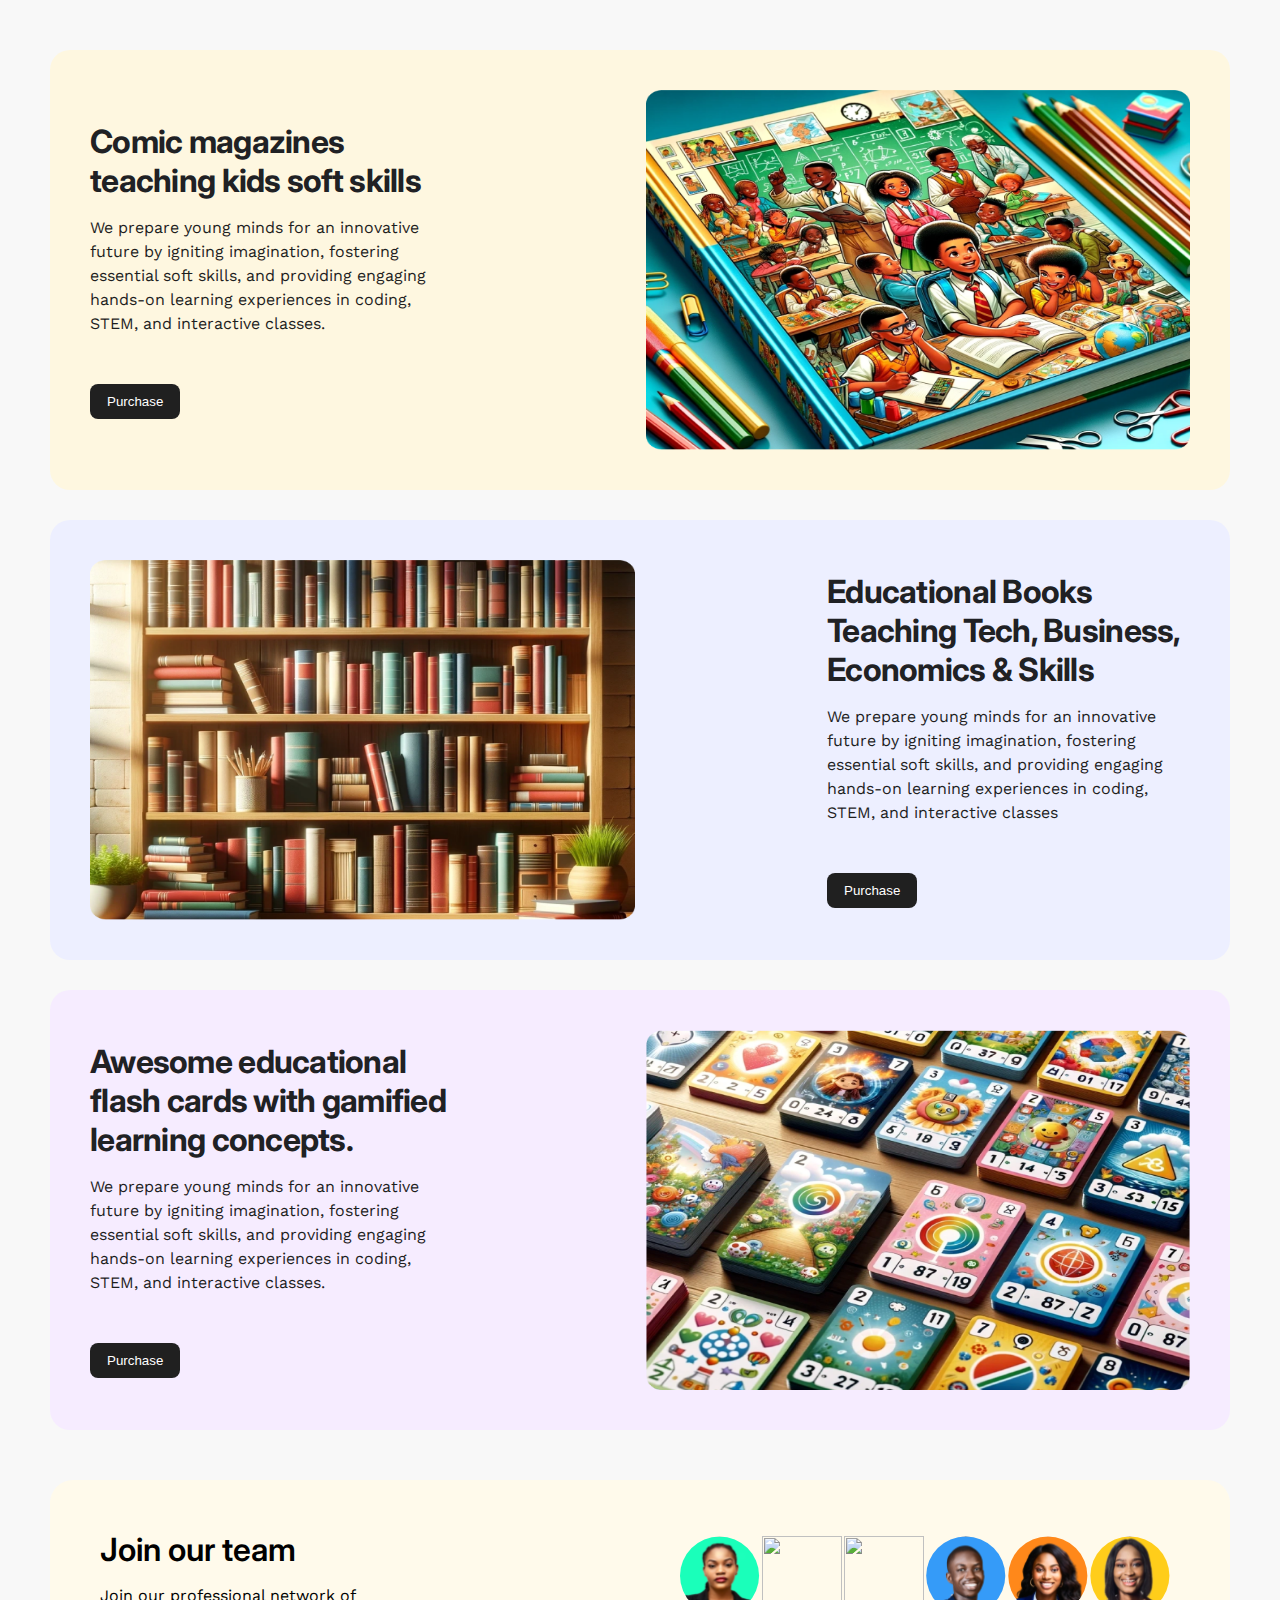
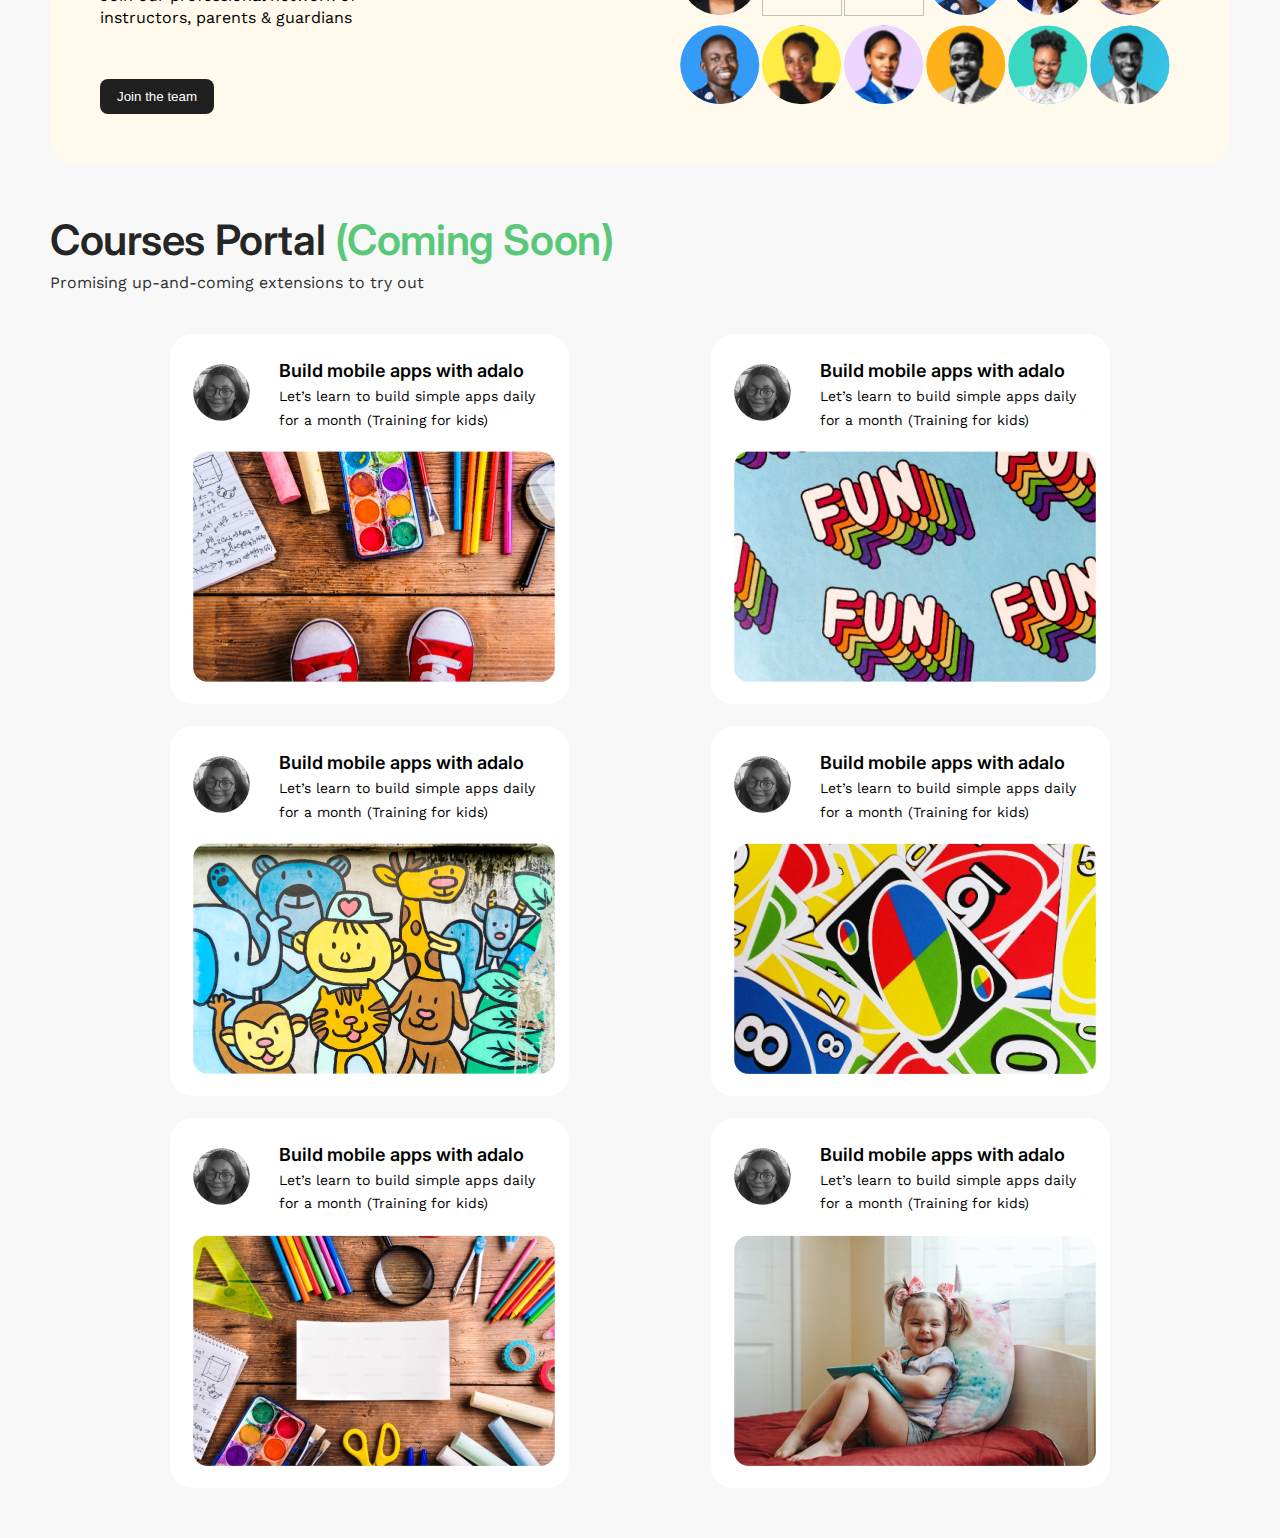
==== index.html @ 8a79f928 "Task 1( group 3 )" ====
<!DOCTYPE html>
<html lang="en">

<head>
    <meta charset="UTF-8">
    <meta name="viewport" content="width=device-width, initial-scale=1.0">
    <link rel="preconnect" href="https://fonts.gstatic.com" crossorigin>
<link href="https://fonts.googleapis.com/css2?family=Inter:wght@300;400;500;600;700&display=swap" rel="stylesheet">
<link rel="preconnect" href="https://fonts.googleapis.com">
<link rel="preconnect" href="https://fonts.gstatic.com" crossorigin>
<link href="https://fonts.googleapis.com/css2?family=Work+Sans:ital,wght@0,300;0,500;0,600;0,700;1,400&display=swap" rel="stylesheet">
    <link rel="stylesheet" href="styles.css">
    <title>Kidsclubzone</title>
</head>

<body>
    <section class="group3">
        <section>
            <div class="course-grid">
    
                <div class="course-flex">
                    <div class="course-content">
                        <div>
                            <h3>Comic magazines teaching kids soft skills</h3>
                            <p>We prepare young minds for an innovative future by igniting imagination, fostering
                                essential
                                soft skills, and providing engaging hands-on learning experiences in coding, STEM, and
                                interactive classes.</p>
                        </div>
                        <div>
                            <button class="purchase">Purchase</button>
                        </div>
                    </div>
                    <div class="course-img">
                        <img src="./images/comic-magazines.png" alt="comic-magazines">
                    </div>
    
                </div>
                <div class="course-flex">
                    <div class="course-img right">
                        <img src="./images/educational-books.png" alt="educational-books">
                    </div>
                    <div class="course-content">
                        <div>
                            <h3>Educational Books Teaching Tech, Business, Economics & Skills</h3>
                            <p>We prepare young minds for an innovative future by igniting imagination, fostering
                                essential
                                soft skills, and providing engaging hands-on learning experiences in coding, STEM,
                                and
                                interactive classes</p>
                        </div>
                        <div>
                            <button class="purchase">Purchase</button>
                        </div>
                    </div>
    
    
                </div>
                <div class="course-flex">
                    <div class="course-content">
                        <div>
                            <h3>Awesome educational flash cards with gamified learning concepts.</h3>
                            <p>We prepare young minds for an innovative future by igniting imagination,
                                fostering essential
                                soft skills, and providing engaging hands-on learning experiences in coding,
                                STEM, and
                                interactive classes.</p>
                        </div>
                        <div>
                            <button class="purchase">Purchase</button>
                        </div>
                    </div>
                    <div class="course-img">
                        <img src="./images/flash-cards.png" alt="flash-cards">
                    </div>
    
                </div>
    
            </div>
        </section>
        <section>
            <div class="team-flex">
                <div class="team-content">
                    <div>
                        <h3>Join our team</h3>
                        <p>Join our professional network of instructors,
                            parents & guardians</p>
                    </div>
                    <div>
                        <button class="team-btn">Join the team</button>
                    </div>
                </div>
                <div class="team-img">
                    <div class="team-img-flex">
                        <div>
                            <img src="./images/Ellipse 2.svg" alt="">
                        </div>
                        <div>
                            <img src="./images/Ellipse 7.svg" alt="">
                        </div>
                        <div>
                            <img src="./images/Ellipse 5.svg" alt="">
                        </div>
                        <div>
                            <img src="./images/Ellipse 6.svg" alt="">
                        </div>
                        <div>
                            <img src="./images/Ellipse 1.svg" alt="">
                        </div>
                        <div>
                            <img src="./images/Ellipse 3.svg" alt="">
                        </div>
                    </div>
                    <div class="team-img-flex">
                        <div>
                            <img src="./images/Ellipse 6.svg" alt="">
                        </div>
                        <div>
                            <img src="./images/Ellipse 1 (1).svg" alt="">
                        </div>
                        <div>
                            <img src="./images/Ellipse 4.svg" alt="">
                        </div>
                        <div>
                            <img src="./images/Ellipse 2 (1).svg" alt="">
                        </div>
                        <div>
                            <img src="./images/Ellipse 7 (1).svg" alt="">
                        </div>
                        <div>
                            <img src="./images/Ellipse 5 (1).svg" alt="">
                        </div>
    
                    </div>
    
                </div>
            </div>
        </section>
        <section class="app">
            <div>
                <h2>Courses Portal <span class="green-text">(Coming Soon)</span></h2>
                <p>Promising up-and-coming extensions to try out</p>
            </div>
            <div class="app-grid">
                <div class="app-flex">
                    <div class="app-content">
                        <div>
                            <img src="./images/iCQO7yxKPsoAiDzaX00nWICmeba4Fj4t7ZCDzgHuWy_qU97aGTzxlju1WjdudTkQRM4Iz7ofusYXeuqesfpgZiHoeA=s60.png"
                                alt="profile pics">
                        </div>
                        <div>
                            <p>Build mobile apps with adalo</p>
                            <p>Let&rsquo;s learn to build simple apps daily for a month (Training for kids)</p>
                        </div>
    
                    </div>
                    <div class="app-img">
                        <img src="./images/mDWD9_81NsGKohcvq_-xa3JwYLDAvOFLYXttJuaiD-M-BHZlLtiaGir64kCJktkvbtRQJQkB0X3pf8qI_UjNSyCE=s385-w385-h245.png" alt="">
    
                    </div>
                </div>
                <div class="app-flex">
                    <div class="app-content">
                        <div>
                            <img src="./images/iCQO7yxKPsoAiDzaX00nWICmeba4Fj4t7ZCDzgHuWy_qU97aGTzxlju1WjdudTkQRM4Iz7ofusYXeuqesfpgZiHoeA=s60.png"
                                alt="profile pics">
                        </div>
                        <div>
                            <p>Build mobile apps with adalo</p>
                            <p>Let&rsquo;s learn to build simple apps daily for a month (Training for kids)</p>
                        </div>
    
                    </div>
                    <div class="app-img">
                        <img src="./images/mDWD9_81NsGKohcvq_-xa3JwYLDAvOFLYXttJuaiD-M-BHZlLtiaGir64kCJktkvbtRQJQkB0X3pf8qI_UjNSyCE=s385-w385-h245 (1).png" alt="">
    
                    </div>
                </div>
                <div class="app-flex">
                    <div class="app-content">
                        <div>
                            <img src="./images/iCQO7yxKPsoAiDzaX00nWICmeba4Fj4t7ZCDzgHuWy_qU97aGTzxlju1WjdudTkQRM4Iz7ofusYXeuqesfpgZiHoeA=s60.png"
                                alt="profile pics">
                        </div>
                        <div>
                            <p>Build mobile apps with adalo</p>
                            <p>Let&rsquo;s learn to build simple apps daily for a month (Training for kids)</p>
                        </div>
    
                    </div>
                    <div class="app-img">
                        <img src="./images/mDWD9_81NsGKohcvq_-xa3JwYLDAvOFLYXttJuaiD-M-BHZlLtiaGir64kCJktkvbtRQJQkB0X3pf8qI_UjNSyCE=s385-w385-h245 (2).png" alt="">
    
                    </div>
                </div>
                <div class="app-flex">
                    <div class="app-content">
                        <div>
                            <img src="./images/iCQO7yxKPsoAiDzaX00nWICmeba4Fj4t7ZCDzgHuWy_qU97aGTzxlju1WjdudTkQRM4Iz7ofusYXeuqesfpgZiHoeA=s60.png"
                                alt="profile pics">
                        </div>
                        <div>
                            <p>Build mobile apps with adalo</p>
                            <p>Let&rsquo;s learn to build simple apps daily for a month (Training for kids)</p>
                        </div>
    
                    </div>
                    <div class="app-img">
                        <img src="./images/mDWD9_81NsGKohcvq_-xa3JwYLDAvOFLYXttJuaiD-M-BHZlLtiaGir64kCJktkvbtRQJQkB0X3pf8qI_UjNSyCE=s385-w385-h245 (3).png" alt="">
    
                    </div>
                </div>
                <div class="app-flex">
                    <div class="app-content">
                        <div>
                            <img src="./images/iCQO7yxKPsoAiDzaX00nWICmeba4Fj4t7ZCDzgHuWy_qU97aGTzxlju1WjdudTkQRM4Iz7ofusYXeuqesfpgZiHoeA=s60.png"
                                alt="profile pics">
                        </div>
                        <div>
                            <p>Build mobile apps with adalo</p>
                            <p>Let&rsquo;s learn to build simple apps daily for a month (Training for kids)</p>
                        </div>
    
                    </div>
                    <div class="app-img">
                        <img src="./images/mDWD9_81NsGKohcvq_-xa3JwYLDAvOFLYXttJuaiD-M-BHZlLtiaGir64kCJktkvbtRQJQkB0X3pf8qI_UjNSyCE=s385-w385-h245 (4).png" alt="">
    
                    </div>
                </div>
                <div class="app-flex">
                    <div class="app-content">
                        <div>
                            <img src="./images/iCQO7yxKPsoAiDzaX00nWICmeba4Fj4t7ZCDzgHuWy_qU97aGTzxlju1WjdudTkQRM4Iz7ofusYXeuqesfpgZiHoeA=s60.png"
                                alt="profile pics">
                        </div>
                        <div>
                            <p>Build mobile apps with adalo</p>
                            <p>Let&rsquo;s learn to build simple apps daily for a month (Training for kids)</p>
                        </div>
    
                    </div>
                    <div class="app-img">
                        <img src="./images/mDWD9_81NsGKohcvq_-xa3JwYLDAvOFLYXttJuaiD-M-BHZlLtiaGir64kCJktkvbtRQJQkB0X3pf8qI_UjNSyCE=s385-w385-h245 (5).png" alt="">
                    </div>
                </div>
    
            </div>
        </section>
    </section>
</body>

</html>
---- styles.css ----
*{
    box-sizing: border-box;
}
:root{
    --gradient: linear-gradient(135deg,#f9c8bf , #f87c61 ,#ab26f8 ,#d75ef6);
}
body{
    
    padding:0 ;
    margin: 0;
}
.group3{
    background-color: #F8F8F8;
    padding: 50px;
    width: 100%;
}
.course-grid{
    display: grid;
    grid-template-columns: 100%;
    place-items: center;
    gap: 30px;
}

.course-flex{
    display:flex;
   justify-content:space-between;
   align-items: center;
   gap: 93px;
   padding: 40px;
   width: 100%;
   /* height: 440px;P */
border-radius: 20px;
}
.course-flex:nth-of-type(1){
    background-color: #fef7e0;
}
.course-flex:nth-of-type(2){
    background-color:  #EDEFFF;
}
.course-flex:nth-of-type(3){
    background-color:  #F6ECFF;
}
.course-content{
    width: 33%;
    display: flex;
    align-items: flex-start;
    gap: 32px;
    flex-direction: column;
}
.course-content h3{
    color: #202124;
font-family:Inter;
font-size: 32px;
font-style: normal;
font-weight: 700;
line-height: normal;
letter-spacing: -0.72px;
margin: 0;
}
.course-content p{
    color: #1E1E1E;
    font-family:Work Sans;
    font-size: 16px;
    font-style: normal;
    font-weight: 400;
    line-height: 24px; 
}
.team-btn,
.course-content button{
    border-radius: 7.974px;
background: #202020;
padding: 10px 17px;
color: #ffffff;
border: 0;
}
.course-img {
 width: 55%;
 display: flex;
 justify-content: flex-end;

}
.right{
 width: 55%;
 display: flex;
 justify-content: flex-start;

}
.course-img img{
   width: 90%;
   height: 360px;
   /* object-fit: contain; */
}
.team-img{
    background-color:transparent;
    display: flex;
    flex-direction: column;
    flex-wrap: nowrap;
    gap: 5px;
    width: 500px;
    
}
.team-img-flex{
    background-color: transparent;
    display: flex;
    flex-direction: row;
    flex-wrap: nowrap;
    gap: 2px;
    
}
.team-img-flex img{
   width: 80px;
   height: 80px;
    
}
.team-flex {
    display: flex;
    flex-direction: row;
    justify-content: space-between;
    background-color:  #FFFAEB;
    border-radius: 23px;
    margin: 50px 0;
    padding: 50px;
    align-items: center;
}
.team-content {
    display: flex;
    flex-direction: column;
    gap: 34px;
    width: 27%;
    align-items: flex-start;
}
.team-content h3{
    color: #000;
font-family: Inter;
font-size: 32px;
font-style: normal;
font-weight: 600;
line-height: normal;
margin: 0;
}
.team-content p{
    color: #000;
font-family: Work Sans;
font-size: 16px;
font-style: normal;
font-weight: 400;
line-height: 22px; 
}
.app{
    display: flex;
flex-direction: column;
align-items: flex-start;
width: 100%;

gap: 42px;
}

.app >div p{
    color: #2D312F;
font-family: Work Sans;
font-size: 16px;
font-style: normal;
font-weight: 400;
line-height: normal;
margin: 0;
}
.app >div h2{
    color: rgba(0, 0, 0, 0.87);
font-family: Inter;
font-size: 42px;
font-style: normal;
font-weight: 600;
line-height: normal;
letter-spacing: -0.42px;
margin: 0 0 8px;
}
.green-text{
    color: #59C878;
}
.app-grid{
    display: flex;
    flex-wrap: wrap;
    justify-content: space-evenly;
    align-items: flex-start;
    
    gap: 22px;
    /* align-items: flex-start;
  justify-items: flex-start; */
  
}
.app-flex{
    display: flex;
    flex-wrap: nowrap;
    flex-direction: column;
    padding: 23px;
    background-color: #fff;
    justify-content: center;
align-items: flex-start;
gap: 18.777px;
flex-shrink: 0;
border-radius: 23px;
width: 399px;
}
.app-content{
   display: flex;
   gap: 18px;
   width: 100%;
   align-items: center;
   justify-content: space-between;
  /* background-color: #f87c61; */
}
.app-content div:nth-of-type(2){
    width: 266.731px;
   
}
.app-content p:nth-of-type(1){
    color: #000;
    font-family: Inter;
    font-size: 18px;
    font-style: normal;
    font-weight: 600;
    line-height: 28.165px; 
    margin: 0;
}
.app-content p:nth-of-type(2){
    color: #000;
font-family: Work Sans;
font-size: 14px;
font-style: normal;
font-weight: 400;
line-height: 23.471px; 
margin: 0;
}
.app-img{
    width: 361.447px;
height: 230.012px;
border-radius: 14.082px;
}
@media(max-width:1100px){
    /* .app-grid{
        grid-template-columns: 399px 399px;
     justify-items: center;
     align-items: center;
    } */
    .course-flex{
        display:flex;
        flex-direction: row;
       /* justify-content:space-between; */
       /* align-items: center; */
       gap: 20px;
       padding: 30px 20px;
       width: 100%;
       /* height: 440px;P */
    border-radius: 20px;
    }
    .course-content{
        width: 90%;
        
    }
    .course-img {
        width: 90%;
        display: flex;
        justify-content: flex-end;
       
       }
       .course-img img{
        width: 100%;
        height: 360px;
        /* object-fit: contain; */
     }
     .team-flex {
        display: flex;
        flex-direction: row;
        justify-content: space-evenly;
        background-color:  #FFFAEB;
        border-radius: 23px;
        margin: 50px auto;
        padding: 30px;
        align-items: center;
        gap: 20px;
    }
    .team-content {
        /* display: flex;
        flex-direction: column; */
        gap: 14px;
        width: 90%;
        /* align-items: flex-start; */
    }
    .team-img{
        /* background-color:transparent;
        display: flex;
        flex-direction: column;
        flex-wrap: nowrap;
        gap: 5px; */
        width: 90%;
        
    }
    .team-img-flex img{
        width: 60px;
        height: 60px;
         
     }
}
@media(max-width:819px){
    /* .app-grid{
        grid-template-columns: 399px ;
     justify-items: center;
     align-items: center;
    } */
    .course-flex{
        display:flex;
        flex-direction: column;
       /* justify-content:space-between; */
       /* align-items: center; */
       gap: 23px;
       padding: 30px 20px;
       width: 100%;
       /* height: 440px;P */
    border-radius: 20px;
    }
    .course-content{
        width: 90%;
        
    }
    .course-img {
        width: 90%;
        display: flex;
        justify-content: flex-end;
       
       }
       .course-img img{
        width: 100%;
        height: 360px;
        /* object-fit: contain; */
     }
     .team-flex {
        display: flex;
        flex-direction: column;
        justify-content: space-evenly;
        border-radius: 23px;
        margin: 50px 0;
        padding: 30px;
        align-items: center;
        gap: 40px;
    }
    .team-content {
        /* display: flex;
        flex-direction: column; */
        gap: 14px;
        width: 100%;
       
        align-items: flex-start;
    }
   
    .team-img{
        /* background-color:transparent;
        display: flex;
        flex-direction: column;
        flex-wrap: nowrap;
        gap: 5px; */
        align-items: center;
        width: 100%;
        
    }
    .team-img-flex img{
        width: 80px;
        height: 80px;
         
     }
    
}
@media(max-width:600px){
    .course-content h3{
    font-size: 28px;
    
    }
    .course-content p{
        font-size: 14px;
        line-height: 20px; 
    }
    .course-img {
        width: 100%;
        display: flex;
        justify-content: flex-end;
       
       }
       .course-img img{
        width: 100%;
        height: 260px;
        /* object-fit: contain; */
     }
     .team-img-flex img{
        width: 50px;
        height: 50px;
         
     }
    
}
@media(max-width:500px){
    .app-flex{
        padding: 13px;
    width:90%;
    align-items: center;
    }
    .group3{
        padding: 10px;
    }
    .app-content div:nth-of-type(2){
        width: 100%;
       
    }
    .app-img{
       width: 100%; 
    
    }
    .app-img img{
        width: 100%;
        /* width: 361.447px; */
    height: 230.012px;
    border-radius: 14.082px;
    }
    .app-content{
        display: flex;
        gap: 10px;
        width: 100%;
        align-items: center;
        justify-content: space-between;
       /* background-color: #f87c61; */
     }

}
@media(max-width:350px){
   
    .team-img-flex img{
        width: 40px;
        height: 40px;
         
     }
}
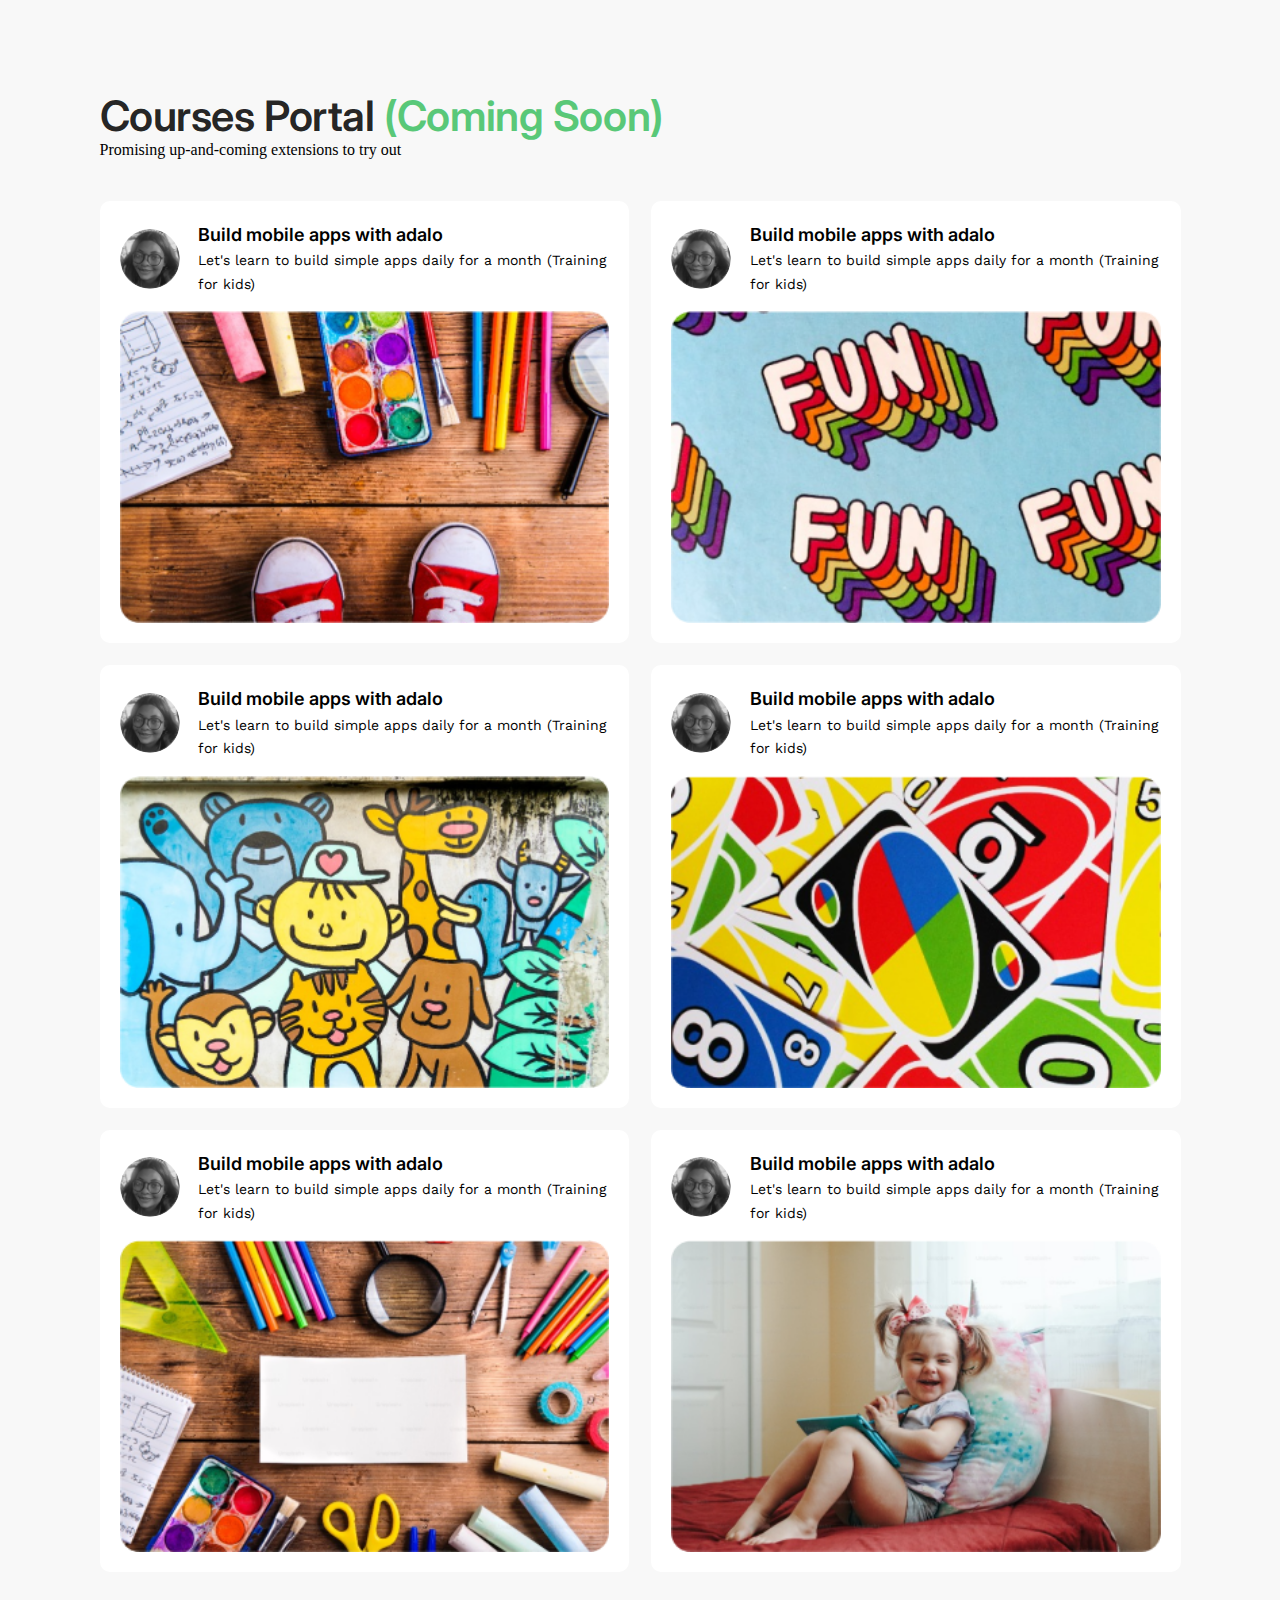
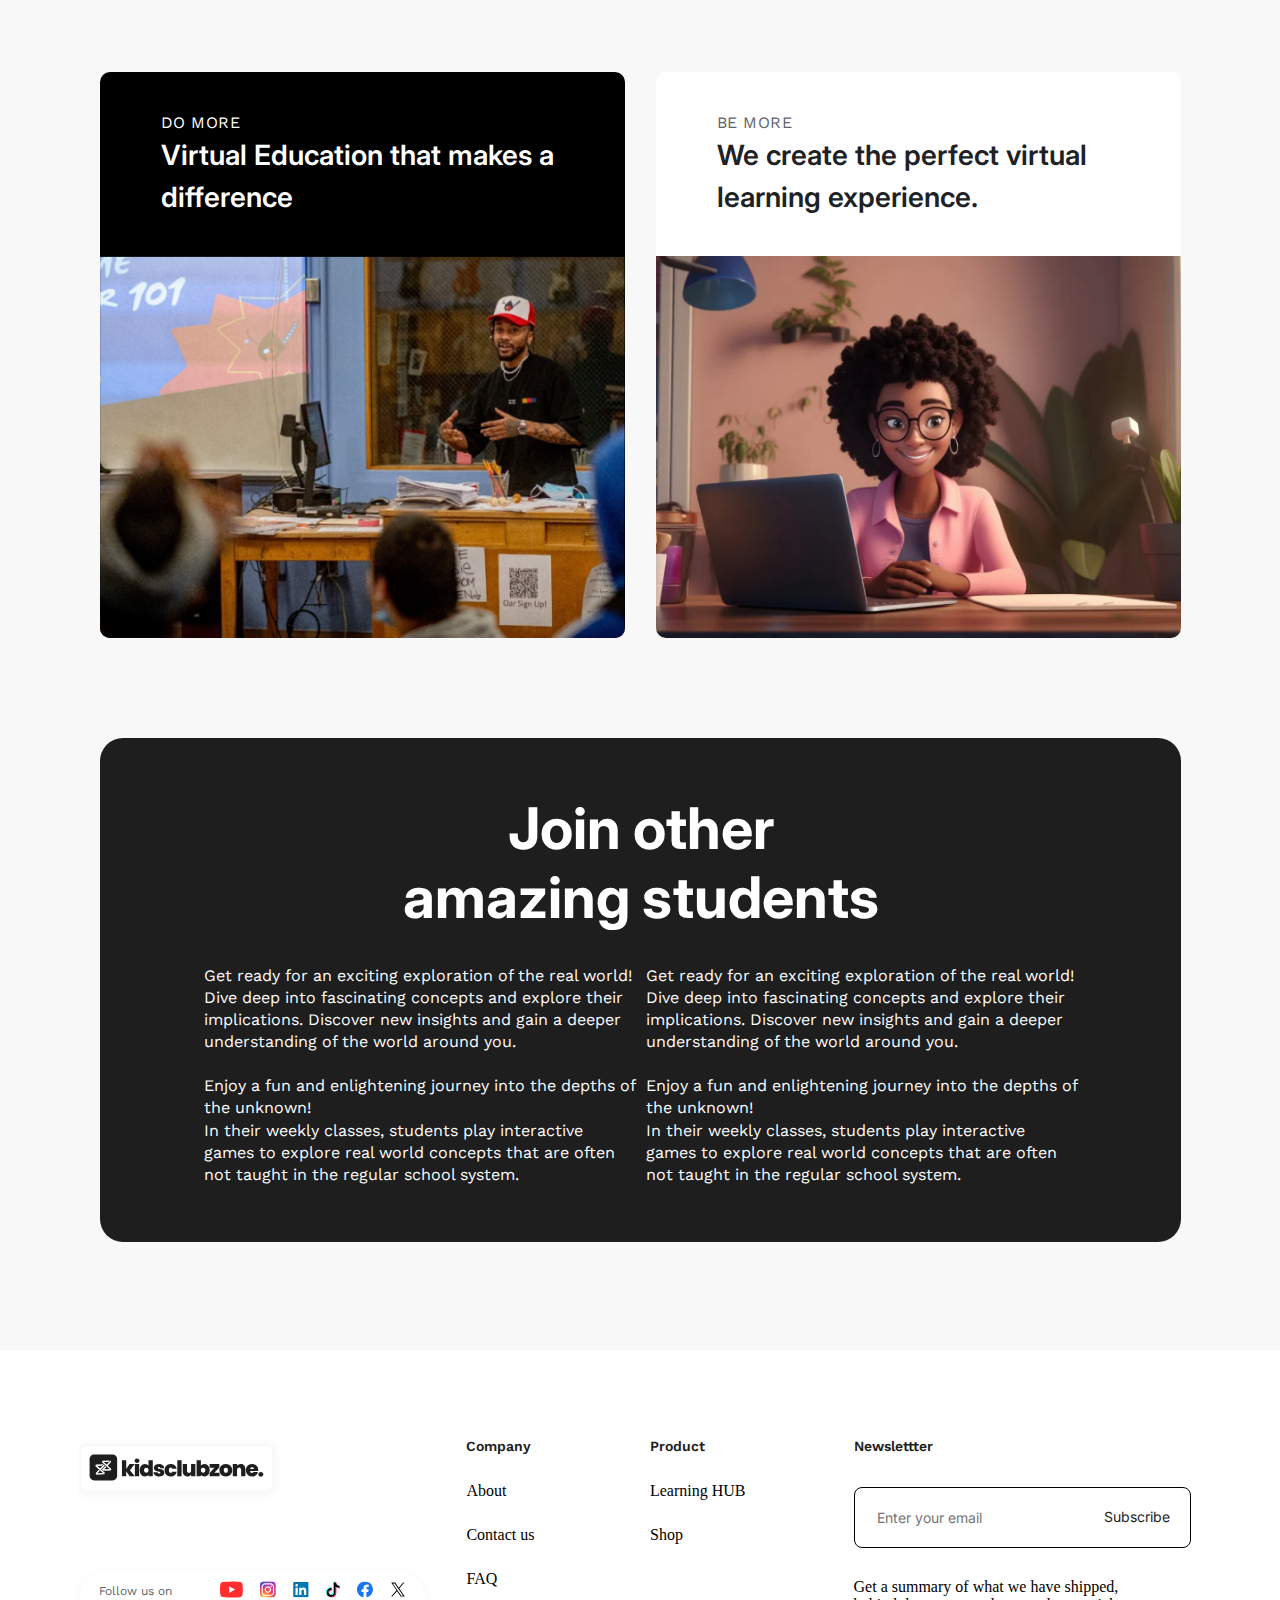
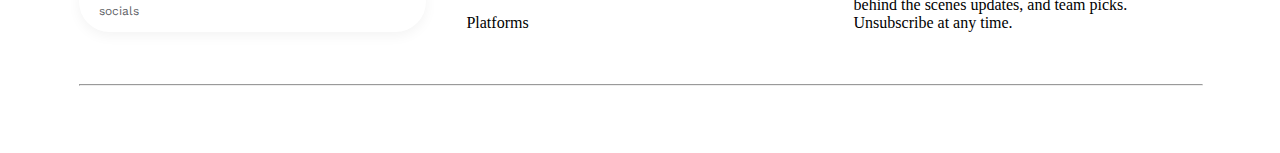
==== commit dc534f32: "Task 1(group 4)" ====
--- a/index.html
+++ b/index.html
@@ -1,252 +1,356 @@
 <!DOCTYPE html>
 <html lang="en">
-
-<head>
-    <meta charset="UTF-8">
-    <meta name="viewport" content="width=device-width, initial-scale=1.0">
-    <link rel="preconnect" href="https://fonts.gstatic.com" crossorigin>
-<link href="https://fonts.googleapis.com/css2?family=Inter:wght@300;400;500;600;700&display=swap" rel="stylesheet">
-<link rel="preconnect" href="https://fonts.googleapis.com">
+  <head>
+    <meta charset="UTF-8" />
+    <meta name="viewport" content="width=device-width, initial-scale=1.0" />
+    <link rel="preconnect" href="https://fonts.googleapis.com">
 <link rel="preconnect" href="https://fonts.gstatic.com" crossorigin>
-<link href="https://fonts.googleapis.com/css2?family=Work+Sans:ital,wght@0,300;0,500;0,600;0,700;1,400&display=swap" rel="stylesheet">
-    <link rel="stylesheet" href="styles.css">
-    <title>Kidsclubzone</title>
-</head>
-
-<body>
-    <section class="group3">
-        <section>
-            <div class="course-grid">
-    
-                <div class="course-flex">
-                    <div class="course-content">
-                        <div>
-                            <h3>Comic magazines teaching kids soft skills</h3>
-                            <p>We prepare young minds for an innovative future by igniting imagination, fostering
-                                essential
-                                soft skills, and providing engaging hands-on learning experiences in coding, STEM, and
-                                interactive classes.</p>
-                        </div>
-                        <div>
-                            <button class="purchase">Purchase</button>
-                        </div>
-                    </div>
-                    <div class="course-img">
-                        <img src="./images/comic-magazines.png" alt="comic-magazines">
-                    </div>
-    
-                </div>
-                <div class="course-flex">
-                    <div class="course-img right">
-                        <img src="./images/educational-books.png" alt="educational-books">
-                    </div>
-                    <div class="course-content">
-                        <div>
-                            <h3>Educational Books Teaching Tech, Business, Economics & Skills</h3>
-                            <p>We prepare young minds for an innovative future by igniting imagination, fostering
-                                essential
-                                soft skills, and providing engaging hands-on learning experiences in coding, STEM,
-                                and
-                                interactive classes</p>
-                        </div>
-                        <div>
-                            <button class="purchase">Purchase</button>
-                        </div>
-                    </div>
-    
-    
-                </div>
-                <div class="course-flex">
-                    <div class="course-content">
-                        <div>
-                            <h3>Awesome educational flash cards with gamified learning concepts.</h3>
-                            <p>We prepare young minds for an innovative future by igniting imagination,
-                                fostering essential
-                                soft skills, and providing engaging hands-on learning experiences in coding,
-                                STEM, and
-                                interactive classes.</p>
-                        </div>
-                        <div>
-                            <button class="purchase">Purchase</button>
-                        </div>
-                    </div>
-                    <div class="course-img">
-                        <img src="./images/flash-cards.png" alt="flash-cards">
-                    </div>
-    
-                </div>
-    
-            </div>
-        </section>
-        <section>
-            <div class="team-flex">
-                <div class="team-content">
-                    <div>
-                        <h3>Join our team</h3>
-                        <p>Join our professional network of instructors,
-                            parents & guardians</p>
-                    </div>
-                    <div>
-                        <button class="team-btn">Join the team</button>
-                    </div>
-                </div>
-                <div class="team-img">
-                    <div class="team-img-flex">
-                        <div>
-                            <img src="./images/Ellipse 2.svg" alt="">
-                        </div>
-                        <div>
-                            <img src="./images/Ellipse 7.svg" alt="">
-                        </div>
-                        <div>
-                            <img src="./images/Ellipse 5.svg" alt="">
-                        </div>
-                        <div>
-                            <img src="./images/Ellipse 6.svg" alt="">
-                        </div>
-                        <div>
-                            <img src="./images/Ellipse 1.svg" alt="">
-                        </div>
-                        <div>
-                            <img src="./images/Ellipse 3.svg" alt="">
-                        </div>
-                    </div>
-                    <div class="team-img-flex">
-                        <div>
-                            <img src="./images/Ellipse 6.svg" alt="">
-                        </div>
-                        <div>
-                            <img src="./images/Ellipse 1 (1).svg" alt="">
-                        </div>
-                        <div>
-                            <img src="./images/Ellipse 4.svg" alt="">
-                        </div>
-                        <div>
-                            <img src="./images/Ellipse 2 (1).svg" alt="">
-                        </div>
-                        <div>
-                            <img src="./images/Ellipse 7 (1).svg" alt="">
-                        </div>
-                        <div>
-                            <img src="./images/Ellipse 5 (1).svg" alt="">
-                        </div>
-    
-                    </div>
-    
-                </div>
-            </div>
-        </section>
-        <section class="app">
-            <div>
-                <h2>Courses Portal <span class="green-text">(Coming Soon)</span></h2>
-                <p>Promising up-and-coming extensions to try out</p>
-            </div>
-            <div class="app-grid">
-                <div class="app-flex">
-                    <div class="app-content">
-                        <div>
-                            <img src="./images/iCQO7yxKPsoAiDzaX00nWICmeba4Fj4t7ZCDzgHuWy_qU97aGTzxlju1WjdudTkQRM4Iz7ofusYXeuqesfpgZiHoeA=s60.png"
-                                alt="profile pics">
-                        </div>
-                        <div>
-                            <p>Build mobile apps with adalo</p>
-                            <p>Let&rsquo;s learn to build simple apps daily for a month (Training for kids)</p>
-                        </div>
-    
-                    </div>
-                    <div class="app-img">
-                        <img src="./images/mDWD9_81NsGKohcvq_-xa3JwYLDAvOFLYXttJuaiD-M-BHZlLtiaGir64kCJktkvbtRQJQkB0X3pf8qI_UjNSyCE=s385-w385-h245.png" alt="">
-    
-                    </div>
-                </div>
-                <div class="app-flex">
-                    <div class="app-content">
-                        <div>
-                            <img src="./images/iCQO7yxKPsoAiDzaX00nWICmeba4Fj4t7ZCDzgHuWy_qU97aGTzxlju1WjdudTkQRM4Iz7ofusYXeuqesfpgZiHoeA=s60.png"
-                                alt="profile pics">
-                        </div>
-                        <div>
-                            <p>Build mobile apps with adalo</p>
-                            <p>Let&rsquo;s learn to build simple apps daily for a month (Training for kids)</p>
-                        </div>
-    
-                    </div>
-                    <div class="app-img">
-                        <img src="./images/mDWD9_81NsGKohcvq_-xa3JwYLDAvOFLYXttJuaiD-M-BHZlLtiaGir64kCJktkvbtRQJQkB0X3pf8qI_UjNSyCE=s385-w385-h245 (1).png" alt="">
-    
-                    </div>
-                </div>
-                <div class="app-flex">
-                    <div class="app-content">
-                        <div>
-                            <img src="./images/iCQO7yxKPsoAiDzaX00nWICmeba4Fj4t7ZCDzgHuWy_qU97aGTzxlju1WjdudTkQRM4Iz7ofusYXeuqesfpgZiHoeA=s60.png"
-                                alt="profile pics">
-                        </div>
-                        <div>
-                            <p>Build mobile apps with adalo</p>
-                            <p>Let&rsquo;s learn to build simple apps daily for a month (Training for kids)</p>
-                        </div>
-    
-                    </div>
-                    <div class="app-img">
-                        <img src="./images/mDWD9_81NsGKohcvq_-xa3JwYLDAvOFLYXttJuaiD-M-BHZlLtiaGir64kCJktkvbtRQJQkB0X3pf8qI_UjNSyCE=s385-w385-h245 (2).png" alt="">
-    
-                    </div>
-                </div>
-                <div class="app-flex">
-                    <div class="app-content">
-                        <div>
-                            <img src="./images/iCQO7yxKPsoAiDzaX00nWICmeba4Fj4t7ZCDzgHuWy_qU97aGTzxlju1WjdudTkQRM4Iz7ofusYXeuqesfpgZiHoeA=s60.png"
-                                alt="profile pics">
-                        </div>
-                        <div>
-                            <p>Build mobile apps with adalo</p>
-                            <p>Let&rsquo;s learn to build simple apps daily for a month (Training for kids)</p>
-                        </div>
-    
-                    </div>
-                    <div class="app-img">
-                        <img src="./images/mDWD9_81NsGKohcvq_-xa3JwYLDAvOFLYXttJuaiD-M-BHZlLtiaGir64kCJktkvbtRQJQkB0X3pf8qI_UjNSyCE=s385-w385-h245 (3).png" alt="">
-    
-                    </div>
-                </div>
-                <div class="app-flex">
-                    <div class="app-content">
-                        <div>
-                            <img src="./images/iCQO7yxKPsoAiDzaX00nWICmeba4Fj4t7ZCDzgHuWy_qU97aGTzxlju1WjdudTkQRM4Iz7ofusYXeuqesfpgZiHoeA=s60.png"
-                                alt="profile pics">
-                        </div>
-                        <div>
-                            <p>Build mobile apps with adalo</p>
-                            <p>Let&rsquo;s learn to build simple apps daily for a month (Training for kids)</p>
-                        </div>
-    
-                    </div>
-                    <div class="app-img">
-                        <img src="./images/mDWD9_81NsGKohcvq_-xa3JwYLDAvOFLYXttJuaiD-M-BHZlLtiaGir64kCJktkvbtRQJQkB0X3pf8qI_UjNSyCE=s385-w385-h245 (4).png" alt="">
-    
-                    </div>
-                </div>
-                <div class="app-flex">
-                    <div class="app-content">
-                        <div>
-                            <img src="./images/iCQO7yxKPsoAiDzaX00nWICmeba4Fj4t7ZCDzgHuWy_qU97aGTzxlju1WjdudTkQRM4Iz7ofusYXeuqesfpgZiHoeA=s60.png"
-                                alt="profile pics">
-                        </div>
-                        <div>
-                            <p>Build mobile apps with adalo</p>
-                            <p>Let&rsquo;s learn to build simple apps daily for a month (Training for kids)</p>
-                        </div>
-    
-                    </div>
-                    <div class="app-img">
-                        <img src="./images/mDWD9_81NsGKohcvq_-xa3JwYLDAvOFLYXttJuaiD-M-BHZlLtiaGir64kCJktkvbtRQJQkB0X3pf8qI_UjNSyCE=s385-w385-h245 (5).png" alt="">
-                    </div>
-                </div>
-    
-            </div>
-        </section>
-    </section>
-</body>
-
-</html>+<link href="https://fonts.googleapis.com/css2?family=Bad+Script&family=Barlow+Condensed:wght@100&family=Bellefair&family=Caveat&family=Hanken+Grotesk&family=Inter&family=Kaushan+Script&family=Libre+Baskerville&family=Montserrat:ital,wght@1,300&family=Nanum+Pen+Script&family=Noto+Sans+Mono&family=Open+Sans:ital,wght@0,400;1,300&family=Outfit:wght@700&family=VT323&family=Work+Sans&family=Zeyada&display=swap" rel="stylesheet">
+    <title>Document</title>
+    <link rel="stylesheet" href="style.css" />
+  </head>
+  <body>
+   
+    <div class="container">
+      <div class="courses">Courses Portal <span>(Coming Soon)</span></div>
+      <div>Promising up-and-coming extensions to try out</div>
+    <div class="card-wrapper">
+    <div class="card">
+      <div class="card-head">
+        <img
+          src="iCQO7yxKPsoAiDzaX00nWICmeba4Fj4t7ZCDzgHuWy_qU97aGTzxlju1WjdudTkQRM4Iz7ofusYXeuqesfpgZiHoeA=s60.png"
+          alt="Profile Image"
+          class="profile-image"
+        />
+        <div class="card-head-txt">
+          <div class="card-title">Build mobile apps with adalo</div>
+          <div class="content">
+            Let's learn to build simple apps daily for a month (Training for kids)
+          </div>
+        </div>
+      </div>
+      <img
+        src="mDWD9_81NsGKohcvq_-xa3JwYLDAvOFLYXttJuaiD-M-BHZlLtiaGir64kCJktkvbtRQJQkB0X3pf8qI_UjNSyCE=s385-w385-h245.png"
+        class="content-image"
+        alt="img"
+      />
+    </div>
+
+    <div class="card">
+      <div class="card-head">
+      <img
+        src="iCQO7yxKPsoAiDzaX00nWICmeba4Fj4t7ZCDzgHuWy_qU97aGTzxlju1WjdudTkQRM4Iz7ofusYXeuqesfpgZiHoeA=s60.png"
+        alt="Profile Image"
+        class="profile-image"
+      />
+      <div class="card-head-txt">
+      <div class="card-title">Build mobile apps with adalo</div>
+      <div class="content">
+        Let's learn to build simple apps daily for a month (Training for kids)
+      </div>
+      </div>
+    </div>
+      <img
+        src="fun.png"
+        class="content-image"
+        alt="img"
+      />
+    </div>
+
+    <div class="card">
+      <div class="card-head">
+      <img
+        src="iCQO7yxKPsoAiDzaX00nWICmeba4Fj4t7ZCDzgHuWy_qU97aGTzxlju1WjdudTkQRM4Iz7ofusYXeuqesfpgZiHoeA=s60.png"
+        alt="Profile Image"
+        class="profile-image"
+      />
+      <div class="card-head-txt">
+      <div class="card-title">Build mobile apps with adalo</div>
+      <div class="content">
+        Let's learn to build simple apps daily for a month (Training for kids)
+      </div>
+      </div>
+    </div>
+      <img
+        src="animals.png"
+        class="content-image"
+        alt="img"
+      />
+    </div>
+
+    <div class="card">
+      <div class="card-head">
+      <img
+        src="iCQO7yxKPsoAiDzaX00nWICmeba4Fj4t7ZCDzgHuWy_qU97aGTzxlju1WjdudTkQRM4Iz7ofusYXeuqesfpgZiHoeA=s60.png"
+        alt="Profile Image"
+        class="profile-image"
+      />
+      <div class="card-head-txt">
+      <div class="card-title">Build mobile apps with adalo</div>
+      <div class="content">
+        Let's learn to build simple apps daily for a month (Training for kids)
+      </div>
+      </div>
+    </div>
+      <img
+        src="uno.png"
+        class="content-image"
+        alt="img"
+      />
+    </div>
+
+    <div class="card">
+      <div class="card-head">
+      <img
+        src="iCQO7yxKPsoAiDzaX00nWICmeba4Fj4t7ZCDzgHuWy_qU97aGTzxlju1WjdudTkQRM4Iz7ofusYXeuqesfpgZiHoeA=s60.png"
+        alt="Profile Image"
+        class="profile-image"
+      />
+      <div class="card-head-txt">
+      <div class="card-title">Build mobile apps with adalo</div>
+      <div class="content">
+        Let's learn to build simple apps daily for a month (Training for kids)
+      </div>
+      </div>
+    </div>
+      <img
+        src="pencil.png"
+        class="content-image"
+        alt="img"
+      />
+    </div>
+
+    <div class="card">
+      <div class="card-head">
+      <img
+        src="iCQO7yxKPsoAiDzaX00nWICmeba4Fj4t7ZCDzgHuWy_qU97aGTzxlju1WjdudTkQRM4Iz7ofusYXeuqesfpgZiHoeA=s60.png"
+        alt="Profile Image"
+        class="profile-image"
+      />
+      <div class="card-head-txt">
+      <div class="card-title">Build mobile apps with adalo</div>
+      <div class="content">
+        Let's learn to build simple apps daily for a month (Training for kids)
+      </div>
+      </div>
+    </div>
+      <img
+        src="child.png"
+        class="content-image"
+        alt="img"
+      />
+    </div>
+  </div>
+  <div class="card2-wrapper">
+    <div class="card2">
+      <div class="card2-3-txt">
+        <div class="title">DO MORE</div>
+        <div class="description">Virtual Education that makes a difference</div>
+      </div>
+        <img
+        src="Picture → search-front_desktop.webp.png"
+        class="img"
+        alt="img"
+        /> 
+    </div>
+
+    <div class="card3">
+      <div class="card2-3-txt">
+        <div class="c-title">BE MORE</div>
+        <div class="c-description">
+          We create the perfect virtual learning experience.
+        </div>
+      </div>
+        <img src="workspace-2.webp.png" class="img2" alt="img" />
+      
+    </div>
+  </div>
+    <div class="banner">
+      <div class="banner-txt">
+        <div class="banner-head">
+          <div class="join">Join other</div>
+          <div class="join">amazing students</div>
+        </div>
+        <div class="body-divider">
+          <div class="body1">
+          Get ready for an exciting exploration of the real world! Dive deep into
+          fascinating concepts and explore their implications. Discover new
+          insights and gain a deeper understanding of the world around you. <br> <br> Enjoy
+          a fun and enlightening journey into the depths of the unknown! <br> In their
+          weekly classes, students play interactive games to explore real world
+          concepts that are often not taught in the regular school system.
+          </div>
+          <div class="body2">
+          Get ready for an exciting exploration of the real world! Dive deep into
+          fascinating concepts and explore their implications. Discover new
+          insights and gain a deeper understanding of the world around you. <br> <br> Enjoy
+          a fun and enlightening journey into the depths of the unknown! <br> In their
+          weekly classes, students play interactive games to explore real world
+          concepts that are often not taught in the regular school system.
+          </div>
+        </div>
+      </div>
+    </div>
+
+    <div>
+      <img src="Group (1).svg" alt="" />
+    </div>
+  </div>
+  <footer>
+    <div class="center-items">
+    <div class="footer-items">
+      <div class="items kidsclub">
+        <div class="kidsclub-sect">
+          <svg xmlns="http://www.w3.org/2000/svg" width="215" height="67" viewBox="10 0 215 67" fill="none">
+            <g filter="url(#filter0_d_1_1812)">
+              <path d="M197.886 9H17.1138C13.7372 9 11 11.7372 11 15.1138V47.9634C11 51.3399 13.7372 54.0772 17.1138 54.0772H197.886C201.263 54.0772 204 51.3399 204 47.9634V15.1138C204 11.7372 201.263 9 197.886 9Z" fill="white"/>
+              <path d="M197.886 9.12744H17.1138C13.8076 9.12744 11.1274 11.8077 11.1274 15.1139V47.9635C11.1274 51.2697 13.8076 53.9499 17.1138 53.9499H197.886C201.193 53.9499 203.873 51.2697 203.873 47.9635V15.1139C203.873 11.8077 201.193 9.12744 197.886 9.12744Z" stroke="#1E1E1E" stroke-opacity="0.2" stroke-width="0.254742"/>
+              <path d="M43.5219 18.623H25.2367C22.6887 18.623 20.6231 20.6886 20.6231 23.2367V39.8403C20.6231 42.3884 22.6887 44.454 25.2367 44.454H43.5219C46.0699 44.454 48.1355 42.3884 48.1355 39.8403V23.2367C48.1355 20.6886 46.0699 18.623 43.5219 18.623Z" fill="#1E1E1E"/>
+              <path d="M34.2024 28.2886L26.8489 28.6104L28.1609 29.9545L32.9085 29.7467L34.2024 28.2886Z" fill="white"/>
+              <path d="M28.4165 37.2326L27.2034 38.6871L35.3565 38.33L34.0445 36.9858L28.4165 37.2326Z" fill="white"/>
+              <path d="M31.8107 33.7769L35.5696 29.7712L35.0028 28.2539L30.7367 32.8L31.8107 33.7769Z" fill="white"/>
+              <path d="M29.7684 33.8311L26.6364 37.1679L27.2038 38.6859L30.8534 34.7964L29.7684 33.8311Z" fill="white"/>
+              <path d="M26.849 28.6094L35.8154 36.7658L35.3567 38.3286L34.0447 36.9844L26.3903 30.1721L26.849 28.6094Z" fill="white"/>
+              <path d="M40.7567 24.4243L33.4025 24.746L34.7146 26.0902L39.4621 25.8824L40.7567 24.4243Z" fill="white"/>
+              <path d="M34.9708 33.3683L33.7571 34.8229L41.9103 34.4657L40.5989 33.1216L34.9708 33.3683Z" fill="white"/>
+              <path d="M38.3638 29.9139L42.1228 25.9081L41.5554 24.3901L37.2892 28.9363L38.3638 29.9139Z" fill="white"/>
+              <path d="M36.3216 29.9673L33.1902 33.3042L33.757 34.8222L37.4066 30.9326L36.3216 29.9673Z" fill="white"/>
+              <path d="M33.4021 24.7471L42.3685 32.9036L41.9098 34.4664L40.5984 33.1222L32.9434 26.3098L33.4021 24.7471Z" fill="white"/>
+              <path d="M60.6009 40.3372L57.221 35.322V40.3372H52.9471V24.2012H57.221V32.9016L60.6009 28.1044H65.7252L60.9061 34.2535L65.8124 40.3372H60.6009Z" fill="#1E1E1E"/>
+              <path d="M68.0416 26.9702C67.2856 26.9702 66.675 26.7667 66.2099 26.3596C65.7592 25.938 65.5339 25.4147 65.5339 24.7896C65.5339 24.15 65.7592 23.6194 66.2099 23.1978C66.675 22.7763 67.2856 22.5654 68.0416 22.5654C68.7828 22.5654 69.3792 22.7763 69.8295 23.1978C70.2946 23.6194 70.5271 24.15 70.5271 24.7896C70.5271 25.4147 70.2946 25.938 69.8295 26.3596C69.3792 26.7667 68.7828 26.9702 68.0416 26.9702ZM70.1566 28.1041V40.3369H65.8828V28.1041H70.1566Z" fill="#1E1E1E"/>
+              <path d="M70.7101 34.2099C70.7101 32.9452 70.9353 31.8404 71.3863 30.8955C71.8513 29.9506 72.4839 29.2237 73.2834 28.715C74.0829 28.2061 74.9695 27.9517 75.9439 27.9517C76.7286 27.9517 77.4262 28.1189 78.0367 28.4533C78.662 28.7731 79.1491 29.2165 79.4976 29.7834V24.2012H83.7939V40.3372H79.4976V38.6364C79.1632 39.2034 78.6908 39.654 78.0803 39.9884C77.4698 40.3227 76.75 40.4899 75.9218 40.4899C74.948 40.4899 74.0608 40.2355 73.2613 39.7267C72.4766 39.2179 71.8513 38.4911 71.3863 37.5461C70.9353 36.5867 70.7101 35.4746 70.7101 34.2099ZM79.5197 34.2099C79.5197 33.4249 79.3019 32.8071 78.8657 32.3564C78.4442 31.9058 77.9208 31.6805 77.2955 31.6805C76.6556 31.6805 76.1255 31.9058 75.704 32.3564C75.2824 32.7926 75.0713 33.4104 75.0713 34.2099C75.0713 34.9949 75.2824 35.62 75.704 36.0852C76.1255 36.5358 76.6556 36.7612 77.2955 36.7612C77.9208 36.7612 78.4442 36.5358 78.8657 36.0852C79.3019 35.6345 79.5197 35.0094 79.5197 34.2099Z" fill="#1E1E1E"/>
+              <path d="M90.258 40.4898C89.1529 40.4898 88.1645 40.3081 87.2926 39.9447C86.4348 39.5667 85.7513 39.0579 85.2427 38.4183C84.7481 37.7641 84.472 37.03 84.4137 36.2159H88.5572C88.6155 36.6084 88.7971 36.9137 89.102 37.1318C89.4076 37.3498 89.7855 37.4589 90.2359 37.4589C90.585 37.4589 90.8611 37.3861 91.0648 37.2408C91.2679 37.0954 91.3697 36.9065 91.3697 36.6739C91.3697 36.3686 91.2029 36.1432 90.8685 35.9979C90.5341 35.8525 89.9819 35.6926 89.2112 35.5181C88.3387 35.3437 87.6123 35.1475 87.0306 34.9294C86.4489 34.7114 85.9403 34.3552 85.504 33.8609C85.0825 33.3667 84.8721 32.698 84.8721 31.8548C84.8721 31.128 85.0684 30.4739 85.4605 29.8924C85.8532 29.2964 86.4275 28.8239 87.1834 28.475C87.954 28.1261 88.8768 27.9517 89.9524 27.9517C91.5513 27.9517 92.8092 28.3442 93.7253 29.1292C94.6407 29.9142 95.1714 30.9463 95.3169 32.2255H91.4569C91.3845 31.833 91.2102 31.535 90.9341 31.3315C90.6721 31.1134 90.3163 31.0044 89.8653 31.0044C89.5168 31.0044 89.2474 31.0698 89.0584 31.2007C88.8842 31.3315 88.7971 31.5132 88.7971 31.7458C88.7971 32.0366 88.9639 32.2619 89.2983 32.4218C89.6327 32.5672 90.1709 32.7198 90.912 32.8797C91.7986 33.0687 92.5331 33.2795 93.1141 33.5121C93.7105 33.7447 94.2265 34.1226 94.6628 34.6459C95.1131 35.1547 95.3383 35.8525 95.3383 36.7393C95.3383 37.4515 95.1279 38.0912 94.7064 38.6581C94.2989 39.2251 93.7105 39.6757 92.9399 40.0101C92.184 40.3299 91.29 40.4898 90.258 40.4898Z" fill="#1E1E1E"/>
+              <path d="M95.5595 34.2098C95.5595 32.9451 95.8209 31.8403 96.3442 30.8954C96.8676 29.9505 97.5947 29.2236 98.5249 28.7149C99.4698 28.206 100.546 27.9517 101.752 27.9517C103.308 27.9517 104.616 28.3805 105.677 29.2382C106.739 30.0814 107.422 31.2661 107.727 32.7925H103.192C102.93 31.9929 102.421 31.5932 101.665 31.5932C101.127 31.5932 100.698 31.8185 100.378 32.2692C100.073 32.7053 99.9208 33.3522 99.9208 34.2098C99.9208 35.0675 100.073 35.7217 100.378 36.1723C100.698 36.623 101.127 36.8483 101.665 36.8483C102.436 36.8483 102.944 36.4486 103.192 35.649H107.727C107.422 37.1608 106.739 38.3456 105.677 39.2033C104.616 40.0609 103.308 40.4898 101.752 40.4898C100.546 40.4898 99.4698 40.2354 98.5249 39.7266C97.5947 39.2178 96.8676 38.491 96.3442 37.546C95.8209 36.6011 95.5595 35.4891 95.5595 34.2098Z" fill="#1E1E1E"/>
+              <path d="M112.594 24.2012V40.3372H108.32V24.2012H112.594Z" fill="#1E1E1E"/>
+              <path d="M126.362 28.1045V40.3373H122.065V38.5929C121.702 39.1453 121.201 39.596 120.561 39.9448C119.922 40.2792 119.187 40.4464 118.359 40.4464C116.934 40.4464 115.808 39.9812 114.979 39.0508C114.165 38.1059 113.758 36.8267 113.758 35.2131V28.1045H118.01V34.6679C118.01 35.3657 118.191 35.9181 118.555 36.3252C118.933 36.7177 119.427 36.9139 120.038 36.9139C120.663 36.9139 121.157 36.7177 121.521 36.3252C121.884 35.9181 122.065 35.3657 122.065 34.6679V28.1045H126.362Z" fill="#1E1E1E"/>
+              <path d="M131.885 29.8052C132.219 29.2237 132.692 28.7731 133.302 28.4533C133.913 28.1189 134.633 27.9517 135.461 27.9517C136.435 27.9517 137.314 28.2061 138.1 28.715C138.899 29.2237 139.525 29.9506 139.975 30.8955C140.44 31.8404 140.673 32.9452 140.673 34.2099C140.673 35.4746 140.44 36.5867 139.975 37.5461C139.525 38.4911 138.899 39.2179 138.1 39.7267C137.314 40.2355 136.435 40.4899 135.461 40.4899C134.633 40.4899 133.913 40.33 133.302 40.0101C132.692 39.6758 132.219 39.2179 131.885 38.6364V40.3372H127.612V24.2012H131.885V29.8052ZM136.333 34.2099C136.333 33.4104 136.116 32.7926 135.679 32.3564C135.258 31.9058 134.734 31.6805 134.109 31.6805C133.484 31.6805 132.954 31.9058 132.518 32.3564C132.096 32.8071 131.885 33.4249 131.885 34.2099C131.885 35.0094 132.096 35.6345 132.518 36.0852C132.954 36.5358 133.484 36.7612 134.109 36.7612C134.734 36.7612 135.258 36.5358 135.679 36.0852C136.116 35.62 136.333 34.9949 136.333 34.2099Z" fill="#1E1E1E"/>
+              <path d="M145.305 36.7831H150.517V40.3373H140.595V36.9575L145.458 31.6588H140.639V28.1045H150.343V31.4843L145.305 36.7831Z" fill="#1E1E1E"/>
+              <path d="M156.81 40.4898C155.589 40.4898 154.491 40.2354 153.518 39.7266C152.558 39.2178 151.802 38.491 151.25 37.546C150.697 36.6011 150.421 35.4891 150.421 34.2098C150.421 32.9451 150.697 31.8403 151.25 30.8954C151.817 29.9505 152.58 29.2236 153.539 28.7149C154.514 28.206 155.611 27.9517 156.832 27.9517C158.053 27.9517 159.144 28.206 160.103 28.7149C161.077 29.2236 161.84 29.9505 162.392 30.8954C162.959 31.8403 163.243 32.9451 163.243 34.2098C163.243 35.4746 162.959 36.5866 162.392 37.546C161.84 38.491 161.077 39.2178 160.103 39.7266C159.129 40.2354 158.031 40.4898 156.81 40.4898ZM156.81 36.7829C157.406 36.7829 157.9 36.5648 158.293 36.1287C158.7 35.6781 158.904 35.0384 158.904 34.2098C158.904 33.3812 158.7 32.7488 158.293 32.3128C157.9 31.8767 157.413 31.6586 156.832 31.6586C156.251 31.6586 155.763 31.8767 155.371 32.3128C154.979 32.7488 154.782 33.3812 154.782 34.2098C154.782 35.053 154.971 35.6926 155.349 36.1287C155.727 36.5648 156.214 36.7829 156.81 36.7829Z" fill="#1E1E1E"/>
+              <path d="M171.802 27.9951C173.212 27.9951 174.331 28.4676 175.16 29.4125C175.988 30.3428 176.402 31.6076 176.402 33.2066V40.337H172.129V33.7735C172.129 33.0758 171.947 32.5306 171.583 32.1381C171.22 31.7311 170.733 31.5276 170.122 31.5276C169.483 31.5276 168.981 31.7311 168.618 32.1381C168.255 32.5306 168.073 33.0758 168.073 33.7735V40.337H163.799V28.1041H168.073V29.8486C168.451 29.2962 168.96 28.8528 169.599 28.5184C170.239 28.1696 170.973 27.9951 171.802 27.9951Z" fill="#1E1E1E"/>
+              <path d="M189.253 34.079C189.253 34.4133 189.231 34.7477 189.187 35.0821H181.098C181.142 35.7507 181.323 36.2523 181.643 36.5866C181.977 36.9065 182.399 37.0664 182.907 37.0664C183.62 37.0664 184.128 36.7466 184.434 36.1069H188.992C188.803 36.9501 188.431 37.706 187.879 38.3747C187.342 39.0289 186.658 39.5449 185.829 39.9229C185.001 40.3008 184.085 40.4898 183.082 40.4898C181.875 40.4898 180.8 40.2354 179.855 39.7266C178.925 39.2178 178.19 38.491 177.652 37.546C177.129 36.6011 176.867 35.4891 176.867 34.2098C176.867 32.9306 177.129 31.8258 177.652 30.8954C178.176 29.9505 178.903 29.2236 179.833 28.7149C180.778 28.206 181.861 27.9517 183.082 27.9517C184.289 27.9517 185.357 28.1988 186.288 28.693C187.218 29.1873 187.945 29.8996 188.468 30.83C188.992 31.7458 189.253 32.8288 189.253 34.079ZM184.892 33.0105C184.892 32.4872 184.717 32.0802 184.368 31.7894C184.02 31.4842 183.584 31.3315 183.06 31.3315C182.537 31.3315 182.108 31.4769 181.773 31.7676C181.439 32.0438 181.221 32.4581 181.119 33.0105H184.892Z" fill="#1E1E1E"/>
+              <path d="M191.891 40.5114C191.135 40.5114 190.525 40.3079 190.059 39.9009C189.609 39.4793 189.384 38.9487 189.384 38.3091C189.384 37.6694 189.609 37.1389 190.059 36.7173C190.525 36.2957 191.135 36.085 191.891 36.085C192.632 36.085 193.228 36.2957 193.679 36.7173C194.144 37.1389 194.377 37.6694 194.377 38.3091C194.377 38.9342 194.144 39.4575 193.679 39.8791C193.228 40.3007 192.632 40.5114 191.891 40.5114Z" fill="#1E1E1E"/>
+            </g>
+            <defs>
+              <filter id="filter0_d_1_1812" x="0.810323" y="0.848255" width="213.379" height="65.4565" filterUnits="userSpaceOnUse" color-interpolation-filters="sRGB">
+                <feFlood flood-opacity="0" result="BackgroundImageFix"/>
+                <feColorMatrix in="SourceAlpha" type="matrix" values="0 0 0 0 0 0 0 0 0 0 0 0 0 0 0 0 0 0 127 0" result="hardAlpha"/>
+                <feOffset dy="2.03793"/>
+                <feGaussianBlur stdDeviation="5.09484"/>
+                <feComposite in2="hardAlpha" operator="out"/>
+                <feColorMatrix type="matrix" values="0 0 0 0 0 0 0 0 0 0 0 0 0 0 0 0 0 0 0.05 0"/>
+                <feBlend mode="normal" in2="BackgroundImageFix" result="effect1_dropShadow_1_1812"/>
+                <feBlend mode="normal" in="SourceGraphic" in2="effect1_dropShadow_1_1812" result="shape"/>
+              </filter>
+            </defs>
+          </svg>
+        </div>
+        <div class="socials">
+          <div class="follow">Follow us on socials</div>
+          <div class="icon">
+            <div class="social-icon">
+              <svg xmlns="http://www.w3.org/2000/svg" width="23" height="17" viewBox="0 0 23 17" fill="fill: #FF2D2D;">
+                <path d="M9.14286 12.0057L15.0743 8.57715L9.14286 5.14858V12.0057ZM22.3543 3.05715C22.5029 3.59429 22.6057 4.31429 22.6743 5.22858C22.7543 6.14286 22.7886 6.93143 22.7886 7.61715L22.8571 8.57715C22.8571 11.08 22.6743 12.92 22.3543 14.0971C22.0686 15.1257 21.4057 15.7886 20.3771 16.0743C19.84 16.2229 18.8571 16.3257 17.3486 16.3943C15.8629 16.4743 14.5029 16.5086 13.2457 16.5086L11.4286 16.5771C6.64 16.5771 3.65714 16.3943 2.48 16.0743C1.45143 15.7886 0.788572 15.1257 0.502857 14.0971C0.354286 13.56 0.251429 12.84 0.182857 11.9257C0.102857 11.0114 0.0685714 10.2229 0.0685714 9.53715L0 8.57715C0 6.07429 0.182857 4.23429 0.502857 3.05715C0.788572 2.02858 1.45143 1.36572 2.48 1.08001C3.01714 0.931434 4 0.828577 5.50857 0.760005C6.99429 0.680005 8.35429 0.64572 9.61143 0.64572L11.4286 0.577148C16.2171 0.577148 19.2 0.760006 20.3771 1.08001C21.4057 1.36572 22.0686 2.02858 22.3543 3.05715Z" fill="#FF2D2D"/>
+              </svg>
+          </div>
+            <div class="social-icon">
+              <svg xmlns="http://www.w3.org/2000/svg" width="17" height="17" viewBox="0 0 17 17" fill="none">
+                <g clip-path="url(#clip0_1_1844)">
+                  <path d="M13.1071 0.577148H4.60715C2.53608 0.577148 0.857147 2.25608 0.857147 4.32715V12.8271C0.857147 14.8982 2.53608 16.5771 4.60715 16.5771H13.1071C15.1782 16.5771 16.8571 14.8982 16.8571 12.8271V4.32715C16.8571 2.25608 15.1782 0.577148 13.1071 0.577148Z" fill="url(#paint0_radial_1_1844)"/>
+                  <path d="M13.1071 0.577148H4.60715C2.53608 0.577148 0.857147 2.25608 0.857147 4.32715V12.8271C0.857147 14.8982 2.53608 16.5771 4.60715 16.5771H13.1071C15.1782 16.5771 16.8571 14.8982 16.8571 12.8271V4.32715C16.8571 2.25608 15.1782 0.577148 13.1071 0.577148Z" fill="url(#paint1_radial_1_1844)"/>
+                  <path d="M8.85771 2.32715C7.16033 2.32715 6.94727 2.33459 6.28065 2.3649C5.61527 2.3954 5.16108 2.50071 4.76371 2.65527C4.35258 2.8149 4.0039 3.02846 3.65652 3.37596C3.30883 3.7234 3.09527 4.07209 2.93515 4.48302C2.78015 4.88052 2.67471 5.3349 2.64477 5.99996C2.61496 6.66665 2.60715 6.87977 2.60715 8.57721C2.60715 10.2746 2.61465 10.487 2.6449 11.1536C2.67552 11.819 2.78083 12.2732 2.93527 12.6706C3.09502 13.0817 3.30858 13.4304 3.65608 13.7778C4.0034 14.1255 4.35208 14.3395 4.7629 14.4991C5.16058 14.6537 5.61483 14.759 6.28008 14.7895C6.94677 14.8198 7.15965 14.8273 8.85696 14.8273C10.5545 14.8273 10.7669 14.8198 11.4335 14.7895C12.0989 14.759 12.5536 14.6537 12.9513 14.4991C13.3622 14.3395 13.7104 14.1255 14.0576 13.7778C14.4053 13.4304 14.6188 13.0817 14.779 12.6708C14.9326 12.2732 15.0381 11.8189 15.0694 11.1538C15.0993 10.4871 15.1071 10.2746 15.1071 8.57721C15.1071 6.87977 15.0993 6.66677 15.0694 6.00009C15.0381 5.33471 14.9326 4.88059 14.779 4.48321C14.6188 4.07209 14.4053 3.7234 14.0576 3.37596C13.71 3.02834 13.3623 2.81477 12.9509 2.65534C12.5525 2.50071 12.098 2.39534 11.4326 2.3649C10.766 2.33459 10.5537 2.32715 8.85577 2.32715H8.85771ZM8.29702 3.45346C8.46346 3.45321 8.64915 3.45346 8.85771 3.45346C10.5265 3.45346 10.7243 3.45946 11.3833 3.4894C11.9926 3.51727 12.3234 3.61909 12.5437 3.70465C12.8354 3.8179 13.0433 3.95334 13.262 4.17215C13.4807 4.3909 13.6161 4.59921 13.7296 4.8909C13.8152 5.1109 13.9171 5.44165 13.9449 6.05102C13.9748 6.7099 13.9813 6.90777 13.9813 8.57577C13.9813 10.2438 13.9748 10.4417 13.9449 11.1005C13.917 11.7099 13.8152 12.0406 13.7296 12.2607C13.6164 12.5524 13.4807 12.7601 13.262 12.9787C13.0432 13.1975 12.8355 13.3328 12.5437 13.4461C12.3236 13.5321 11.9926 13.6336 11.3833 13.6615C10.7244 13.6915 10.5265 13.698 8.85771 13.698C7.18884 13.698 6.99102 13.6915 6.33221 13.6615C5.72283 13.6334 5.39208 13.5316 5.17158 13.446C4.87996 13.3327 4.67158 13.1973 4.45283 12.9786C4.23408 12.7598 4.09871 12.552 3.98515 12.2602C3.89958 12.0401 3.79765 11.7094 3.7699 11.1C3.73996 10.4411 3.73396 10.2433 3.73396 8.57421C3.73396 6.90521 3.73996 6.70834 3.7699 6.04946C3.79777 5.44009 3.89958 5.10934 3.98515 4.88902C4.09846 4.59734 4.23408 4.38902 4.4529 4.17027C4.67165 3.95152 4.87996 3.81609 5.17165 3.70259C5.39196 3.61665 5.72283 3.51509 6.33221 3.48709C6.90877 3.46102 7.13221 3.45321 8.29702 3.4519V3.45346ZM12.194 4.49121C11.7799 4.49121 11.444 4.82684 11.444 5.24096C11.444 5.65502 11.7799 5.99096 12.194 5.99096C12.608 5.99096 12.944 5.65502 12.944 5.24096C12.944 4.8269 12.608 4.49096 12.194 4.49096V4.49121ZM8.85771 5.36752C7.08521 5.36752 5.64808 6.80465 5.64808 8.57721C5.64808 10.3498 7.08521 11.7862 8.85771 11.7862C10.6303 11.7862 12.0669 10.3498 12.0669 8.57721C12.0669 6.80471 10.6301 5.36752 8.85758 5.36752H8.85771ZM8.85771 6.49384C10.0083 6.49384 10.9411 7.42652 10.9411 8.57721C10.9411 9.72777 10.0083 10.6606 8.85771 10.6606C7.70708 10.6606 6.7744 9.72777 6.7744 8.57721C6.7744 7.42652 7.70708 6.49384 8.85771 6.49384Z" fill="white"/>
+                </g>
+                <defs>
+                  <radialGradient id="paint0_radial_1_1844" cx="0" cy="0" r="1" gradientUnits="userSpaceOnUse" gradientTransform="translate(5.10715 17.8095) rotate(-90) scale(15.8572 14.7484)">
+                    <stop stop-color="#FFDD55"/>
+                    <stop offset="0.1" stop-color="#FFDD55"/>
+                    <stop offset="0.5" stop-color="#FF543E"/>
+                    <stop offset="1" stop-color="#C837AB"/>
+                  </radialGradient>
+                  <radialGradient id="paint1_radial_1_1844" cx="0" cy="0" r="1" gradientUnits="userSpaceOnUse" gradientTransform="translate(-1.82292 1.72971) rotate(78.681) scale(7.08825 29.218)">
+                    <stop stop-color="#3771C8"/>
+                    <stop offset="0.128" stop-color="#3771C8"/>
+                    <stop offset="1" stop-color="#6600FF" stop-opacity="0"/>
+                  </radialGradient>
+                  <clipPath id="clip0_1_1844">
+                    <rect width="16" height="16" fill="white" transform="translate(0.857147 0.577148)"/>
+                  </clipPath>
+                </defs>
+              </svg>
+            </div>
+            <div class="social-icon">
+              <svg xmlns="http://www.w3.org/2000/svg" width="17" height="17" viewBox="0 0 17 17" fill="none">
+                <g clip-path="url(#clip0_1_1849)">
+                  <path d="M15.3571 0.952206H2.35715C2.06219 0.949204 1.77808 1.06334 1.56717 1.26956C1.35626 1.47578 1.23577 1.75725 1.23215 2.05221V15.1047C1.23643 15.3992 1.3572 15.6801 1.56804 15.8857C1.77888 16.0914 2.06261 16.2052 2.35715 16.2022H15.3571C15.6521 16.2045 15.936 16.09 16.1468 15.8837C16.3576 15.6773 16.4782 15.3959 16.4821 15.101V2.04846C16.4769 1.75437 16.3558 1.47424 16.1451 1.26896C15.9344 1.06369 15.6513 0.949853 15.3571 0.952206Z" fill="#0076B2"/>
+                  <path d="M3.48966 6.66797H5.75341V13.9517H3.48966V6.66797ZM4.62216 3.04297C4.8818 3.04297 5.13561 3.11998 5.35148 3.26425C5.56734 3.40853 5.73557 3.61358 5.83487 3.85349C5.93418 4.09339 5.9601 4.35735 5.90935 4.61198C5.85861 4.86662 5.73348 5.10048 5.5498 5.28399C5.36612 5.46749 5.13213 5.5924 4.87745 5.6429C4.62277 5.6934 4.35883 5.66723 4.11902 5.5677C3.87922 5.46817 3.67432 5.29975 3.53025 5.08375C3.38618 4.86774 3.30942 4.61386 3.30966 4.35422C3.30999 4.00634 3.44842 3.67282 3.69453 3.42695C3.94063 3.18108 4.27428 3.04297 4.62216 3.04297ZM7.17341 6.66797H9.34341V7.66797H9.37341C9.67591 7.09547 10.4134 6.49172 11.5147 6.49172C13.8072 6.48672 14.2322 7.99547 14.2322 9.95172V13.9517H11.9684V10.408C11.9684 9.56422 11.9534 8.47797 10.7922 8.47797C9.63091 8.47797 9.43341 9.39797 9.43341 10.353V13.9517H7.17341V6.66797Z" fill="white"/>
+                </g>
+                <defs>
+                  <clipPath id="clip0_1_1849">
+                    <rect width="16" height="16" fill="white" transform="translate(0.857147 0.577148)"/>
+                  </clipPath>
+                </defs>
+              </svg>
+            </div>
+            <div class="social-icon">
+              <svg xmlns="http://www.w3.org/2000/svg" width="15" height="17" viewBox="0 0 15 17" fill="none">
+                <g clip-path="url(#clip0_1_1852)">
+                  <path d="M11.3245 6.33858C12.355 7.07485 13.6174 7.50807 14.9809 7.50807V4.88572C14.7228 4.88578 14.4655 4.85885 14.213 4.80539V6.86956C12.8497 6.86956 11.5874 6.4364 10.5566 5.70018V11.0517C10.5566 13.7288 8.38527 15.8989 5.70698 15.8989C4.70764 15.8989 3.77876 15.5969 3.00717 15.079C3.88783 15.979 5.11597 16.5373 6.47465 16.5373C9.15316 16.5373 11.3246 14.3673 11.3246 11.69V6.33858H11.3245ZM12.2718 3.69295C11.7451 3.11789 11.3993 2.37472 11.3245 1.55309V1.21582H10.5968C10.78 2.26007 11.4048 3.15221 12.2718 3.69295ZM4.70119 13.0247C4.40695 12.6391 4.24789 12.1674 4.24861 11.6824C4.24861 10.458 5.24176 9.4652 6.46709 9.4652C6.6954 9.46509 6.92238 9.50012 7.14003 9.56909V6.8881C6.88568 6.85328 6.62902 6.83844 6.37247 6.8439V8.93063C6.15472 8.86162 5.92763 8.82659 5.6992 8.8268C4.47393 8.8268 3.48083 9.81946 3.48083 11.044C3.48083 11.9099 3.97721 12.6595 4.70119 13.0247Z" fill="#FF004F"/>
+                  <path d="M10.5566 5.70012C11.5874 6.43634 12.8496 6.8695 14.213 6.8695V4.80534C13.4519 4.6433 12.7782 4.24583 12.2717 3.69295C11.4047 3.15215 10.7799 2.26001 10.5968 1.21582H8.68544V11.6899C8.68108 12.911 7.68963 13.8997 6.46696 13.8997C5.74651 13.8997 5.1064 13.5565 4.70105 13.0246C3.97719 12.6595 3.48075 11.9098 3.48075 11.0441C3.48075 9.81963 4.47385 8.82685 5.69912 8.82685C5.93388 8.82685 6.16014 8.86338 6.37239 8.93069V6.84396C3.74111 6.8983 1.62497 9.04716 1.62497 11.69C1.62497 13.0093 2.15192 14.2052 3.0072 15.0791C3.77879 15.5969 4.70762 15.899 5.70701 15.899C8.38536 15.899 10.5567 13.7288 10.5567 11.0517L10.5566 5.70012Z" fill="black"/>
+                  <path d="M14.213 4.80501V4.247C13.5267 4.24804 12.854 4.05594 12.2717 3.69268C12.7871 4.25666 13.4658 4.64558 14.213 4.80512M10.5967 1.21549C10.5793 1.11572 10.5659 1.01528 10.5566 0.914417V0.577148H7.91745V11.0514C7.91326 12.2723 6.92181 13.261 5.69908 13.261C5.35244 13.2615 5.01055 13.1805 4.70101 13.0245C5.10636 13.5562 5.74647 13.8994 6.46691 13.8994C7.68953 13.8994 8.68109 12.9108 8.6854 11.6897V1.21555L10.5967 1.21549ZM6.37251 6.84363V6.24948C6.15198 6.21934 5.92966 6.20426 5.70708 6.20435C3.02846 6.20435 0.857147 8.3745 0.857147 11.0514C0.857147 12.7296 1.7105 14.2087 3.00727 15.0787C2.15199 14.2049 1.62504 13.0089 1.62504 11.6896C1.62504 9.04689 3.74112 6.89798 6.37251 6.84363Z" fill="#00F2EA"/>
+                </g>
+                <defs>
+                  <clipPath id="clip0_1_1852">
+                    <rect width="14.1241" height="16" fill="white" transform="translate(0.857147 0.577148)"/>
+                  </clipPath>
+                </defs>
+              </svg>
+            </div>
+            <div class="social-icon">
+              <svg xmlns="http://www.w3.org/2000/svg" width="17" height="17" viewBox="0 0 17 17" fill="none">
+                <g clip-path="url(#clip0_1_1856)">
+                  <path d="M16.9813 8.57715C16.9813 4.1589 13.3995 0.577148 8.98129 0.577148C4.56304 0.577148 0.981293 4.1589 0.981293 8.57715C0.981293 12.5701 3.90679 15.8798 7.73129 16.48V10.8896H5.70004V8.57715H7.73129V6.81465C7.73129 4.80965 8.92567 3.70215 10.753 3.70215C11.6283 3.70215 12.5438 3.8584 12.5438 3.8584V5.82715H11.535C10.5412 5.82715 10.2313 6.44384 10.2313 7.07652V8.57715H12.45L12.0954 10.8896H10.2313V16.48C14.0558 15.8798 16.9813 12.5702 16.9813 8.57715Z" fill="#1877F2"/>
+                  <path d="M12.0954 10.8896L12.45 8.57715H10.2313V7.07652C10.2313 6.44377 10.5412 5.82715 11.535 5.82715H12.5438V3.8584C12.5438 3.8584 11.6283 3.70215 10.753 3.70215C8.92567 3.70215 7.73129 4.80965 7.73129 6.81465V8.57715H5.70004V10.8896H7.73129V16.48C8.1448 16.5448 8.56273 16.5773 8.98129 16.5771C9.39985 16.5773 9.81778 16.5448 10.2313 16.48V10.8896H12.0954Z" fill="white"/>
+                </g>
+                <defs>
+                  <clipPath id="clip0_1_1856">
+                    <rect width="16" height="16" fill="white" transform="translate(0.981293 0.577148)"/>
+                  </clipPath>
+                </defs>
+              </svg>
+            </div>
+            <div class="social-icon">
+              <svg xmlns="http://www.w3.org/2000/svg" width="17" height="17" viewBox="0 0 17 17" fill="none">
+                <path d="M10.2753 7.50515L15.3383 1.57715H14.1383L9.74331 6.72415L6.23131 1.57715H2.1813L7.49131 9.36115L2.1813 15.5771H3.3813L8.0233 10.1411L11.7323 15.5771H15.7823L10.2753 7.50515ZM8.63231 9.42915L8.09431 8.65415L3.8133 2.48715H5.65631L9.1103 7.46415L9.6483 8.23915L14.1393 14.7091H12.2963L8.63231 9.42915Z" fill="black"/>
+              </svg>
+            </div>
+          </div>
+      </div>
+      </div>
+      <div class="items comp-prod">
+      <div class="company">
+        <div class="comp comp-main">Company</div>
+        <div class="comp">About</div>
+        <div class="comp">Contact us</div>
+        <div class="comp">FAQ</div>
+        <div class="comp">Platforms</div>
+      </div>
+      <div class="product">
+        <div class="prod prod-main">Product</div>
+        <div class="prod">Learning HUB</div>
+        <div class="prod">Shop</div>
+      </div>
+    </div>
+      <div class="items newsletter">
+        <div class="news newsletter-main">Newslettter</div>
+        <div class="news mail"><input type="email" placeholder="Enter your email"> <div>Subscribe</div></div>
+        <div class="news">
+          Get a summary of what we have shipped, behind
+          the scenes updates, and team picks. Unsubscribe
+          at any time.
+        </div>
+      </div>
+    </div>
+    <hr>
+  </div>
+  </footer>
+  </body>
+</html>
--- a/style.css
+++ b/style.css
@@ -0,0 +1,452 @@
+body{
+    background-color: #F8F8F8;
+    margin:0px;
+    padding:0px;
+}
+.courses{
+    color: rgba(0, 0, 0, 0.87);
+    font-family: Inter;
+    font-size: 42px;
+    font-style: normal;
+    font-weight: 600;
+    line-height: normal;
+    letter-spacing: -0.42px;
+}
+.courses span{
+    color: #59C878;
+    font-family: Inter;
+    font-size: 42px;
+    font-style: normal;
+    font-weight: 600;
+    line-height: normal;
+    letter-spacing: -0.42px;
+}
+.container{
+    display: flex;
+    flex-direction: column;
+    /* margin: 10px 30px 10px 30px; */
+    margin: 90px 99.5px 90px 99.5px;
+}
+
+.card-wrapper{
+    display: flex;
+    flex-wrap: wrap;
+    gap: 22px;
+    margin-bottom:90px;
+    margin-top:42px;
+}
+.card {
+    width: 28.33333333%;
+    flex-grow:1;
+    /* max-width: 300px;  */
+    /* height: auto; */
+    padding: 20px;
+    background: white;
+    border-radius: 10px;
+    /* margin: 10px; */
+    display: flex;
+    flex-direction: column;
+    align-items: center;
+}
+
+.card2-wrapper{
+    display: flex;
+    /* align-items: flex-start; */
+    gap: 31px;
+    margin-bottom:90px;
+}
+.card-head{
+    display:flex;
+    gap:18.77px;
+    align-items:center;
+}
+
+.profile-image {
+    width: 60px; 
+    height: 60px; 
+    border-radius: 50%;
+    /* margin-bottom: 10px; */
+    /* margin-right: 90%; */
+}
+
+.card-title {
+    color: black;
+    font-size: 18px;
+    font-family: Inter;
+    font-weight: 600;
+    line-height: 28.16px;
+    word-wrap: break-word;
+    /* margin-right: 100px;  */
+    /* margin: -20px; */
+    text-align: left;
+}
+
+.content {
+    color: black;
+    font-size: 14px;
+    font-family: Work Sans;
+    font-weight: 400;
+    line-height: 23.47px;
+    word-wrap: break-word;
+    /* margin-left: 38px; */
+}
+
+.content-image{
+    width: 100%; 
+    height: auto;
+    border-radius: 10px; 
+    margin-top: 15px; 
+}
+
+
+.card2{
+    width: 50%;
+    /* max-width: 300px;  */
+    /* height: auto; */
+    background: black;
+    border-radius: 10px;
+    margin: 10px 0px;
+    display: flex;
+    flex-direction: column;
+    align-items: center;
+    overflow:hidden;
+}
+.card2-3-txt{
+    padding:38.3px 61.3px ;
+    display:flex;
+    flex-direction:column;
+    align-items: flex-start;
+}
+.title{
+    color: white;
+    font-size: 16px;
+    font-family: Work Sans;
+    font-weight: 400;
+    text-transform: uppercase;
+    line-height: 23px;
+    letter-spacing: 0.48px;
+    word-wrap: break-word;
+    /* margin-right: 60%; */
+}
+
+.description{
+    color: white;
+    font-size: 28px;
+    font-family: Inter;
+    font-weight: 600;
+    line-height: 42.16px;
+    word-wrap: break-word;
+    /* margin-left: 6%; */
+}
+
+.img{
+    width: 100%; 
+    height: 100%; 
+    /* position: relative; */
+}
+
+.card3{
+    width: 50%;
+    /* max-width: 300px;  */
+    /* height: 400px; */
+    /* padding: 20px; */
+    background: white;
+    border-radius: 10px;
+    margin: 10px 0px;
+    display: flex;
+    flex-direction: column;
+    align-items: center;
+    border-radius: 10px;
+    /* overflow: hidden; */
+    overflow:hidden;
+}
+
+.c-title{
+    color: #5F6368;
+    font-size: 16px;
+    font-family: Work Sans;
+    font-weight: 400;
+    text-transform: uppercase;
+    line-height: 23px;
+    letter-spacing: 0.48px;
+    word-wrap: break-word;
+    /* margin-right: 60%; */
+}
+
+.c-description{
+    color: #202124;
+    font-size: 28px;
+    font-family: Inter;
+    font-weight: 600;
+    line-height: 42.16px;
+    word-wrap: break-word;
+    /* margin-left: 6%; */
+}
+
+.img2{
+    width: 100%;
+    height: 100%;
+    /* object-fit: cover; */
+    /* margin-right: 2px; */  //possible figma error 
+}
+.banner{
+    /* width: 1236px; */
+    /* height: 506.277px; */
+    background: #1E1E1E; 
+    border-radius: 22.96px;
+    /* margin: 90px 102px 163.87px 102px; */
+}
+.banner-head{
+    display: flex;
+    /* width: 487.627px; */
+    min-height: 140.628px;
+    flex-direction: column;
+    align-items: center;
+}
+.banner-txt{
+    /* width: 100%; 
+    height: 100%;  */
+    /* position: relative; */
+    display:flex;
+    flex-direction:column;
+    flex-shrink:0;
+    gap:30px;
+    align-items:center;
+    margin: 56.1px 103px 55.5px 104px;
+}
+
+.join{
+   color: white;
+   font-size: 57.40px;
+   font-family: Inter;
+   font-weight: 700;
+   line-height: 68.88px;
+   word-wrap: break-word
+}
+.body-divider{
+    display:flex;
+    gap:10px;
+}
+.body1{
+    color: white;
+    font-size: 16.10px;
+    font-style:normal;
+    font-family: Work Sans;
+    font-weight: 400;
+    line-height: 22.14px;
+    word-wrap: break-word;
+    max-width: 509.296px;
+}
+
+.body2{
+    color: white;
+    font-size: 16.10px;
+    font-style:normal;
+    font-family: Work Sans;
+    font-weight: 400;
+    line-height: 22.14px;
+    word-wrap: break-word;
+    max-width: 509.296px;
+}
+footer{
+    display: flex;
+    max-width: 1440px;
+    height: 383px;
+    padding: 10px;
+    flex-direction: column;
+    justify-content: center;
+    align-items: center;
+    gap: 10px;
+    flex-shrink: 0;
+    background: #FFF;
+}
+.center-items{
+    display: flex;
+    width: 89%;
+    height: 60%;
+    flex-direction: column;
+    align-items: flex-start;
+    gap: 44px;
+    flex-shrink: 0;
+}
+.footer-items{
+    display:flex;
+    justify-content:space-between;
+    width: 100%;
+    align-items: flex-start;
+    gap:40px;
+}
+.items{
+    flex-grow:1;
+    width:28%;
+}
+.kidsclub{
+    display:flex;
+    flex-direction:column;
+    align-items:flex-start;
+    height:100%;
+    justify-content:space-between;
+    /* gap:83px; */
+}
+.socials{
+    display:flex;
+    padding: 10px 20px;
+    gap:18px;
+    border-radius: 87.011px;
+    background: #FFF;
+    box-shadow: 0px 3.48px 13.052px 0px rgba(0, 0, 0, 0.05);
+}
+.follow{
+    color: #5F6368;
+    font-family: Work Sans;
+    font-size: 12px;
+    font-style: normal;
+    font-weight: 400;
+    line-height: 20.814px; /* 173.447% */
+}
+.icon{
+    display:flex;
+    gap:16px;
+}
+.comp-prod{
+    display: flex;
+    justify-content: space-between;
+    align-items: flex-start;
+    flex-shrink: 0;
+    gap:10px;
+    /* width:28%; */
+}
+.company{
+    display: flex;
+    width: 50%;
+    /* padding-bottom: 3px; */
+    flex-direction: column;
+    height:100%;
+    justify-content:space-between;
+    align-items: flex-start;
+    gap: 26px;
+    flex-shrink: 0;
+}
+.product{
+    display: flex;
+    /* padding: 0px 57px 76px 0px; */
+    flex-direction: column;
+    align-items: flex-start;
+    gap: 26px;
+    width:50%;
+}
+.newsletter{
+    display: flex;
+    padding-bottom: 12px;
+    flex-direction: column;
+    height:100%;
+    justify-content:space-between;
+    align-items: flex-start;
+    gap: 17px;
+}
+.mail{
+    display:flex;
+    justify-content:space-between;
+    border:1px solid black;
+    padding:20px;
+    width:80%;
+    border-radius:8px;
+    color: #1E1E1E;
+    font-family: Inter;
+    font-size: 14px;
+    font-style: normal;
+    font-weight: 400;
+    line-height: normal;
+}
+.mail input{
+    border:none;
+    background-color:inherit;
+    color: #1E1E1E;
+    font-family: Inter;
+    font-size: 14px;
+    font-style: normal;
+    font-weight: 400;
+    line-height: normal;
+}
+input:focus{
+    outline: none;
+}
+.news{
+    width:85%;
+}
+.newsletter-main{
+    color: #1E1E1E;
+    font-family: Work Sans;
+    font-size: 14px;
+    font-style: normal;
+    font-weight: 600;
+    line-height: 20px; /* 142.857% */
+}
+.prod-main{
+    color: #1E1E1E;
+    font-family: Work Sans;
+    font-size: 14px;
+    font-style: normal;
+    font-weight: 600;
+    line-height: 20px; /* 142.857% */
+}
+.comp-main{
+    color: #1E1E1E;
+    font-family: Work Sans;
+    font-size: 14px;
+    font-style: normal;
+    font-weight: 600;
+    line-height: 20px; /* 142.857% */
+}
+hr{
+    width:100%;
+}
+@media only screen and (max-width: 600px) {
+    .container{
+        width:100%;
+        margin:0px;
+        padding:0px;
+    }
+    .card {
+        width: 100%;
+    }
+    .card2-wrapper{
+        flex-direction:column;
+        /* align-items: flex-start; */
+        gap: 31px;
+        margin-bottom:90px;
+    }
+    .card2{
+        width:100%;
+    }
+    .card3{
+        width:100%;
+    }
+    footer{
+        padding:0px;
+    }
+    .banner-txt{
+        margin:5px;
+    }
+    .banner-head{
+        align-items:flex-start;
+    }
+    .body-divider{
+        flex-direction:column;
+    }
+    footer{
+        height:100%;
+    }
+    .center-items {
+        width: 100%;
+        height: 100%;
+    }
+    .footer-items {
+        width: 100%;
+        flex-direction:column;
+    }
+    .items{
+        width:100%;
+    }
+
+}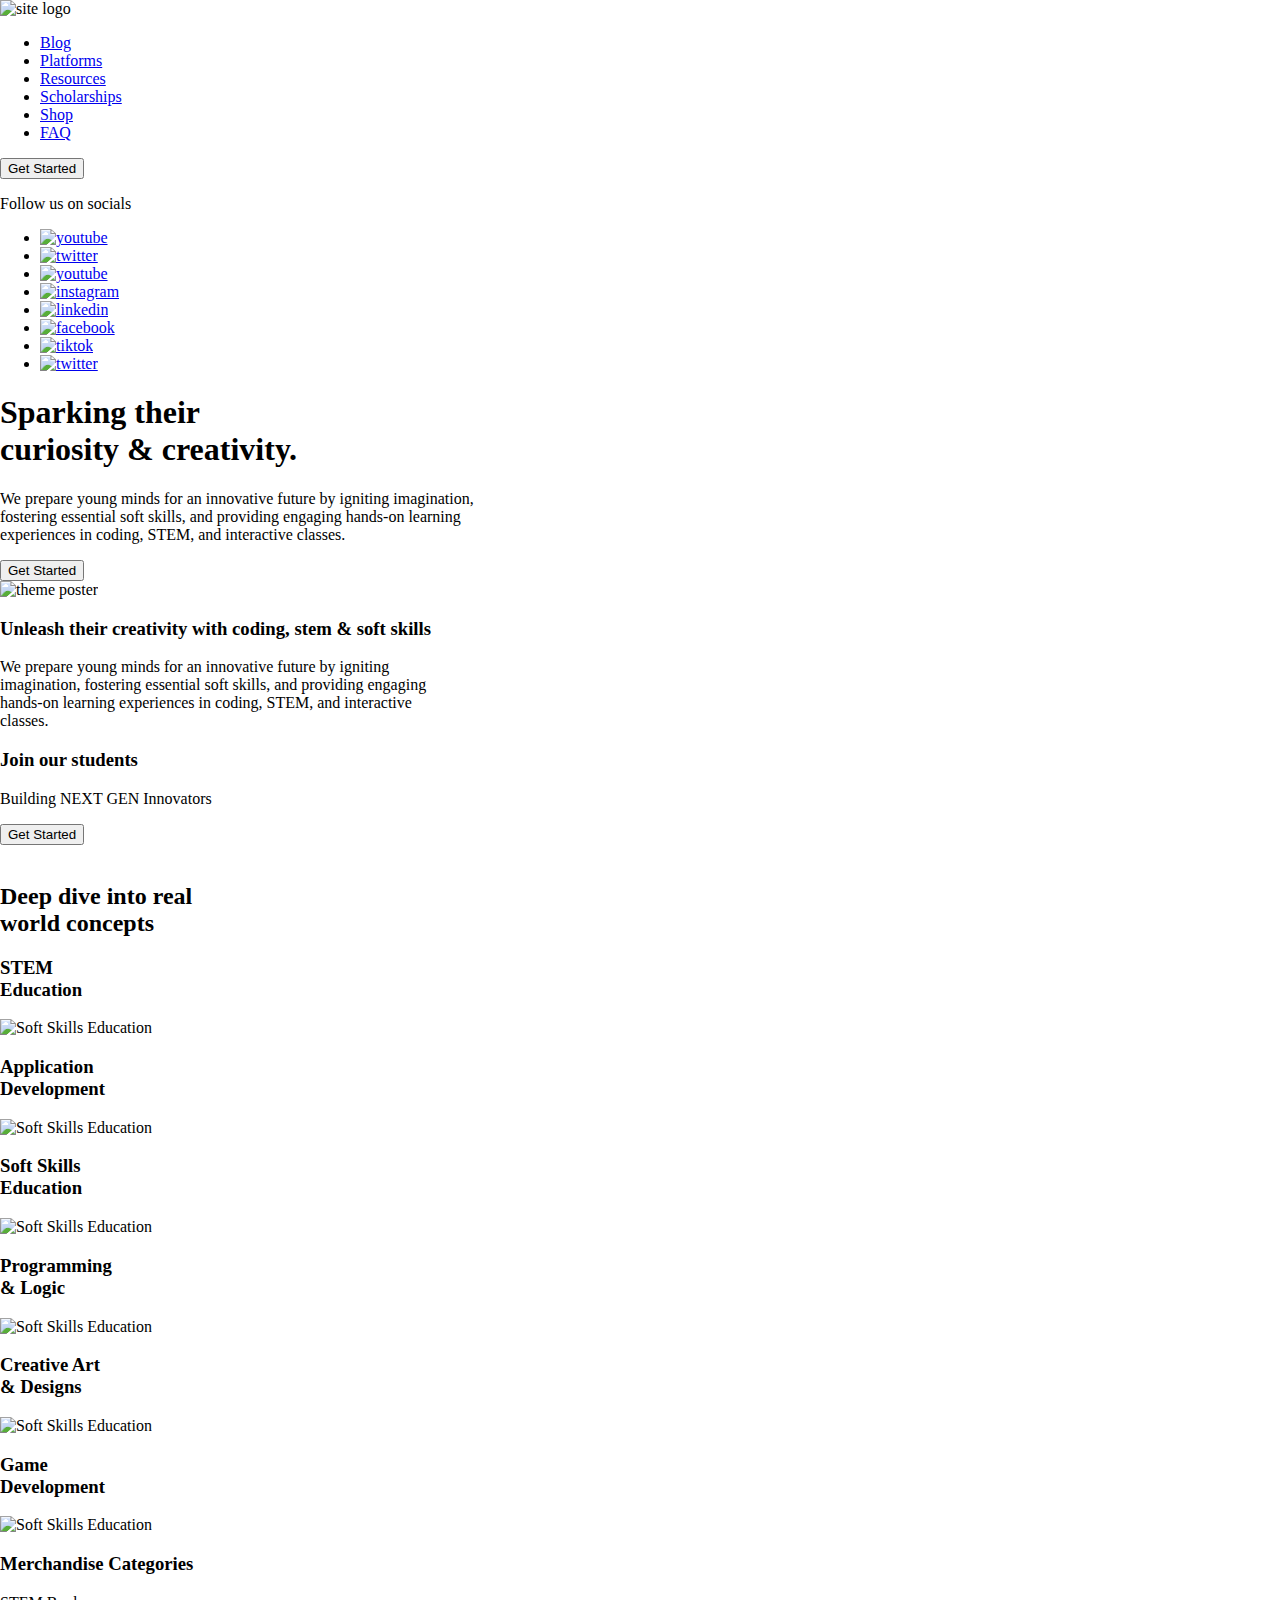
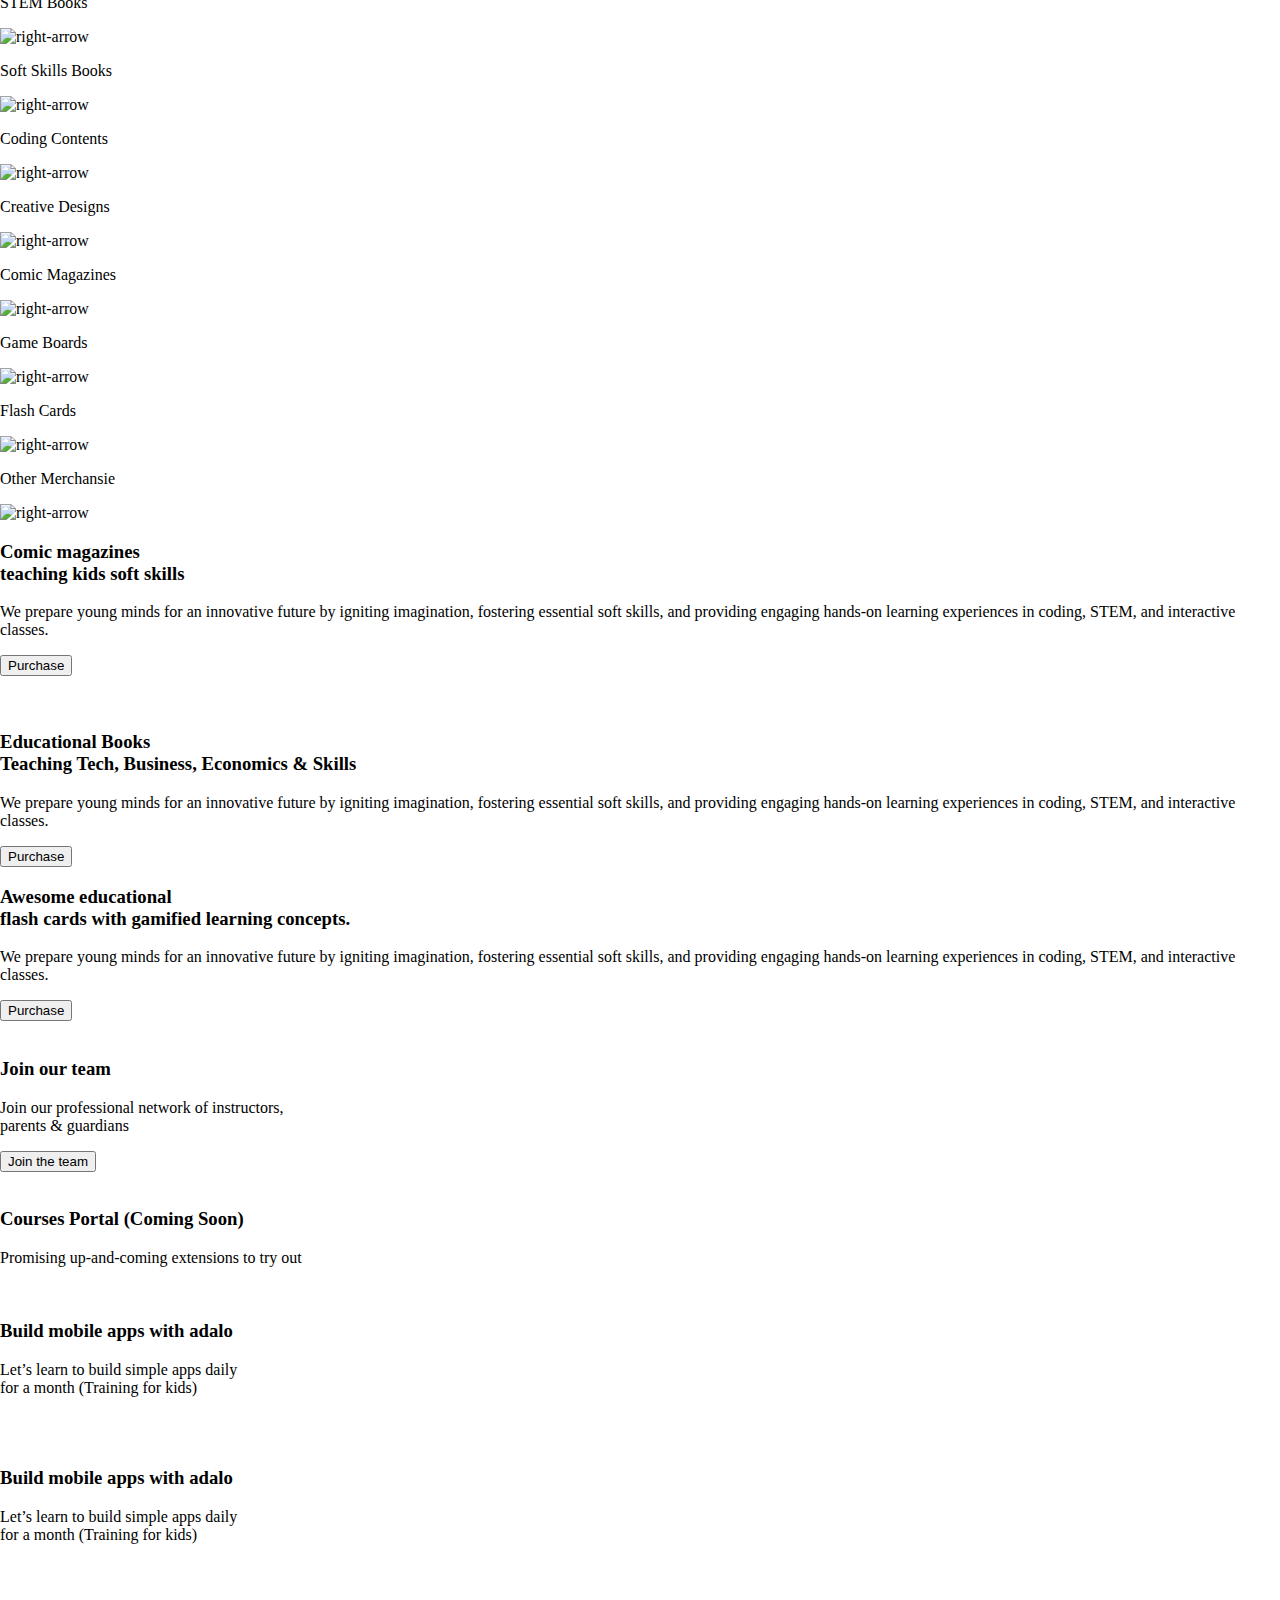
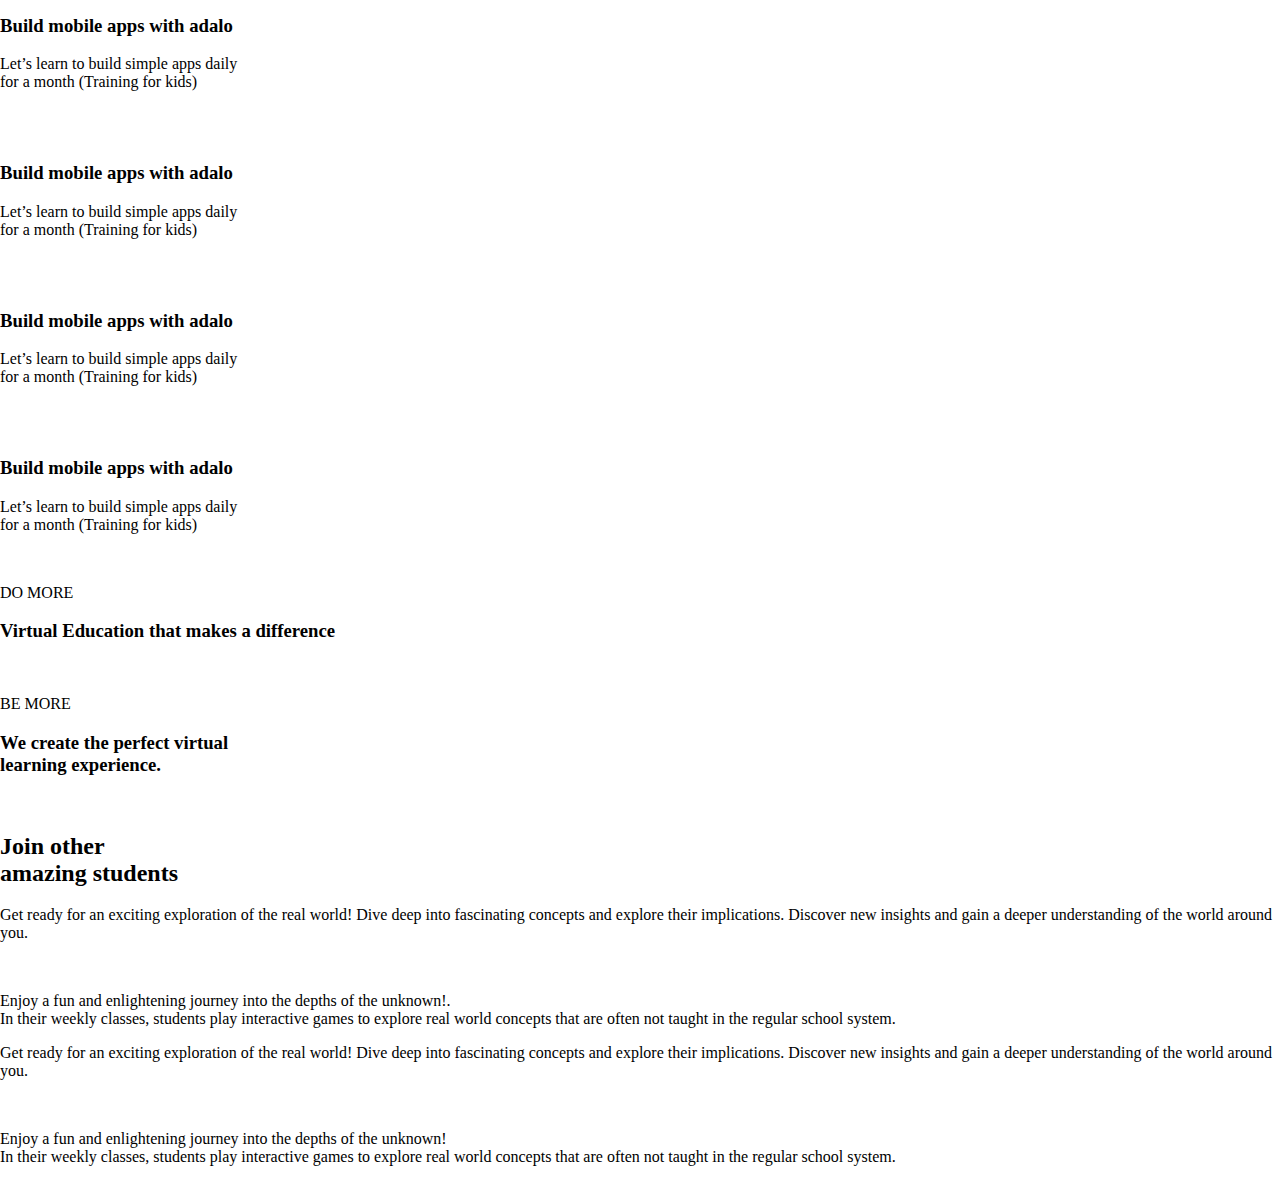
==== commit 4e2e649f: "Add files via upload" ====
--- a/index.html
+++ b/index.html
@@ -1,356 +1,386 @@
 <!DOCTYPE html>
 <html lang="en">
-  <head>
-    <meta charset="UTF-8" />
-    <meta name="viewport" content="width=device-width, initial-scale=1.0" />
-    <link rel="preconnect" href="https://fonts.googleapis.com">
-<link rel="preconnect" href="https://fonts.gstatic.com" crossorigin>
-<link href="https://fonts.googleapis.com/css2?family=Bad+Script&family=Barlow+Condensed:wght@100&family=Bellefair&family=Caveat&family=Hanken+Grotesk&family=Inter&family=Kaushan+Script&family=Libre+Baskerville&family=Montserrat:ital,wght@1,300&family=Nanum+Pen+Script&family=Noto+Sans+Mono&family=Open+Sans:ital,wght@0,400;1,300&family=Outfit:wght@700&family=VT323&family=Work+Sans&family=Zeyada&display=swap" rel="stylesheet">
-    <title>Document</title>
-    <link rel="stylesheet" href="style.css" />
-  </head>
-  <body>
-   
-    <div class="container">
-      <div class="courses">Courses Portal <span>(Coming Soon)</span></div>
-      <div>Promising up-and-coming extensions to try out</div>
-    <div class="card-wrapper">
-    <div class="card">
-      <div class="card-head">
-        <img
-          src="iCQO7yxKPsoAiDzaX00nWICmeba4Fj4t7ZCDzgHuWy_qU97aGTzxlju1WjdudTkQRM4Iz7ofusYXeuqesfpgZiHoeA=s60.png"
-          alt="Profile Image"
-          class="profile-image"
-        />
-        <div class="card-head-txt">
-          <div class="card-title">Build mobile apps with adalo</div>
-          <div class="content">
-            Let's learn to build simple apps daily for a month (Training for kids)
-          </div>
-        </div>
-      </div>
-      <img
-        src="mDWD9_81NsGKohcvq_-xa3JwYLDAvOFLYXttJuaiD-M-BHZlLtiaGir64kCJktkvbtRQJQkB0X3pf8qI_UjNSyCE=s385-w385-h245.png"
-        class="content-image"
-        alt="img"
-      />
-    </div>
-
-    <div class="card">
-      <div class="card-head">
-      <img
-        src="iCQO7yxKPsoAiDzaX00nWICmeba4Fj4t7ZCDzgHuWy_qU97aGTzxlju1WjdudTkQRM4Iz7ofusYXeuqesfpgZiHoeA=s60.png"
-        alt="Profile Image"
-        class="profile-image"
-      />
-      <div class="card-head-txt">
-      <div class="card-title">Build mobile apps with adalo</div>
-      <div class="content">
-        Let's learn to build simple apps daily for a month (Training for kids)
-      </div>
-      </div>
-    </div>
-      <img
-        src="fun.png"
-        class="content-image"
-        alt="img"
-      />
-    </div>
-
-    <div class="card">
-      <div class="card-head">
-      <img
-        src="iCQO7yxKPsoAiDzaX00nWICmeba4Fj4t7ZCDzgHuWy_qU97aGTzxlju1WjdudTkQRM4Iz7ofusYXeuqesfpgZiHoeA=s60.png"
-        alt="Profile Image"
-        class="profile-image"
-      />
-      <div class="card-head-txt">
-      <div class="card-title">Build mobile apps with adalo</div>
-      <div class="content">
-        Let's learn to build simple apps daily for a month (Training for kids)
-      </div>
-      </div>
-    </div>
-      <img
-        src="animals.png"
-        class="content-image"
-        alt="img"
-      />
-    </div>
-
-    <div class="card">
-      <div class="card-head">
-      <img
-        src="iCQO7yxKPsoAiDzaX00nWICmeba4Fj4t7ZCDzgHuWy_qU97aGTzxlju1WjdudTkQRM4Iz7ofusYXeuqesfpgZiHoeA=s60.png"
-        alt="Profile Image"
-        class="profile-image"
-      />
-      <div class="card-head-txt">
-      <div class="card-title">Build mobile apps with adalo</div>
-      <div class="content">
-        Let's learn to build simple apps daily for a month (Training for kids)
-      </div>
-      </div>
-    </div>
-      <img
-        src="uno.png"
-        class="content-image"
-        alt="img"
-      />
-    </div>
-
-    <div class="card">
-      <div class="card-head">
-      <img
-        src="iCQO7yxKPsoAiDzaX00nWICmeba4Fj4t7ZCDzgHuWy_qU97aGTzxlju1WjdudTkQRM4Iz7ofusYXeuqesfpgZiHoeA=s60.png"
-        alt="Profile Image"
-        class="profile-image"
-      />
-      <div class="card-head-txt">
-      <div class="card-title">Build mobile apps with adalo</div>
-      <div class="content">
-        Let's learn to build simple apps daily for a month (Training for kids)
-      </div>
-      </div>
-    </div>
-      <img
-        src="pencil.png"
-        class="content-image"
-        alt="img"
-      />
-    </div>
-
-    <div class="card">
-      <div class="card-head">
-      <img
-        src="iCQO7yxKPsoAiDzaX00nWICmeba4Fj4t7ZCDzgHuWy_qU97aGTzxlju1WjdudTkQRM4Iz7ofusYXeuqesfpgZiHoeA=s60.png"
-        alt="Profile Image"
-        class="profile-image"
-      />
-      <div class="card-head-txt">
-      <div class="card-title">Build mobile apps with adalo</div>
-      <div class="content">
-        Let's learn to build simple apps daily for a month (Training for kids)
-      </div>
-      </div>
-    </div>
-      <img
-        src="child.png"
-        class="content-image"
-        alt="img"
-      />
+
+<head>
+  <meta charset="UTF-8" />
+  <meta name="viewport" content="width=device-width, initial-scale=1.0" />
+  <link rel="stylesheet" href="./styles.css" />
+  <title>300Devdays Task one</title>
+</head>
+
+<body>
+  <header>
+    <div class="header">
+      <div><img src="assets/Group.svg" alt="site logo" /></div>
+      <nav>
+        <ul>
+          <li><a href="//">Blog</a></li>
+          <li><a href="//">Platforms</a></li>
+          <li><a href="//">Resources</a></li>
+          <li><a href="//">Scholarships</a></li>
+          <li><a href="//">Shop</a></li>
+          <li><a href="//">FAQ</a></li>
+        </ul>
+        <button>Get Started</button>
+      </nav>
+    </div>
+  </header>
+
+  <div class="intro">
+    <div class="column">
+      <div class="column-1">
+        <div class="row-1">
+          <p>Follow us on socials</p>
+          <ul>
+            <li>
+              <a href="//"><img src="assets/mdi_youtube.svg" alt="youtube" /></a>
+            </li>
+            <li>
+              <a href="//"><img src="assets/pajamas_twitter.svg" alt="twitter" /></a>
+            </li>
+            <li>
+              <a href="//"><img src="assets/Vector.svg" alt="youtube" /></a>
+            </li>
+            <li>
+              <a href="//"><img src="assets/skill-icons_instagram.svg" alt="instagram" /></a>
+            </li>
+            <li>
+              <a href="//"><img src="assets/devicon_linkedin.svg" alt="linkedin" /></a>
+            </li>
+            <li>
+              <a href="//"><img src="assets/logos_facebook.svg" alt="facebook" /></a>
+            </li>
+            <li>
+              <a href="//"><img src="assets/logos_tiktok-icon.svg" alt="tiktok" /></a>
+            </li>
+            <li>
+              <a href="//"><img src="assets/pajamas_twitter.svg" alt="twitter" /></a>
+            </li>
+          </ul>
+        </div>
+        <h1>Sparking their <br><span class="curiosity">curiosity</span> & creativity.</h1>
+        <p>
+          We prepare young minds for an innovative future by igniting
+          imagination,<br> fostering essential soft skills, and providing engaging
+          hands-on learning <br>experiences in coding, STEM, and interactive
+          classes.
+        </p>
+        <button>Get Started</button>
+      </div>
+      <div class="column-2">
+        <img src="assets/themes-poster.webp.png" alt="theme poster" />
+      </div>
     </div>
   </div>
-  <div class="card2-wrapper">
-    <div class="card2">
-      <div class="card2-3-txt">
-        <div class="title">DO MORE</div>
-        <div class="description">Virtual Education that makes a difference</div>
-      </div>
-        <img
-        src="Picture → search-front_desktop.webp.png"
-        class="img"
-        alt="img"
-        /> 
-    </div>
-
-    <div class="card3">
-      <div class="card2-3-txt">
-        <div class="c-title">BE MORE</div>
-        <div class="c-description">
-          We create the perfect virtual learning experience.
-        </div>
-      </div>
-        <img src="workspace-2.webp.png" class="img2" alt="img" />
-      
+
+  <div class="unleash">
+    <div>
+      <h3>Unleash their creativity with coding, stem & soft skills</h3>
+    </div>
+    <div>
+      <p>
+        We prepare young minds for an innovative future by igniting <br> imagination, fostering essential soft skills,
+        and
+        providing engaging <br> hands-on learning experiences in coding, STEM, and interactive <br> classes.
+      </p>
     </div>
   </div>
-    <div class="banner">
-      <div class="banner-txt">
-        <div class="banner-head">
-          <div class="join">Join other</div>
-          <div class="join">amazing students</div>
-        </div>
-        <div class="body-divider">
-          <div class="body1">
-          Get ready for an exciting exploration of the real world! Dive deep into
-          fascinating concepts and explore their implications. Discover new
-          insights and gain a deeper understanding of the world around you. <br> <br> Enjoy
-          a fun and enlightening journey into the depths of the unknown! <br> In their
-          weekly classes, students play interactive games to explore real world
-          concepts that are often not taught in the regular school system.
-          </div>
-          <div class="body2">
-          Get ready for an exciting exploration of the real world! Dive deep into
-          fascinating concepts and explore their implications. Discover new
-          insights and gain a deeper understanding of the world around you. <br> <br> Enjoy
-          a fun and enlightening journey into the depths of the unknown! <br> In their
-          weekly classes, students play interactive games to explore real world
-          concepts that are often not taught in the regular school system.
-          </div>
-        </div>
-      </div>
-    </div>
-
-    <div>
-      <img src="Group (1).svg" alt="" />
+  <div class="join">
+    <div class="join-1">
+      <h3>Join our students</h3>
+      <p>Building NEXT GEN Innovators</p>
+      <button>Get Started</button>
+    </div>
+    <div class="students">
+      <img src="assets/Rectangle 1.png" alt="" />
+      <img src="assets/Rectangle 2.png" alt="" />
+      <img src="assets/Rectangle 3.png" alt="" />
+      <img src="assets/Rectangle 4.png" alt="" />
+      <img src="assets/Rectangle 5.png" alt="" />
     </div>
   </div>
-  <footer>
-    <div class="center-items">
-    <div class="footer-items">
-      <div class="items kidsclub">
-        <div class="kidsclub-sect">
-          <svg xmlns="http://www.w3.org/2000/svg" width="215" height="67" viewBox="10 0 215 67" fill="none">
-            <g filter="url(#filter0_d_1_1812)">
-              <path d="M197.886 9H17.1138C13.7372 9 11 11.7372 11 15.1138V47.9634C11 51.3399 13.7372 54.0772 17.1138 54.0772H197.886C201.263 54.0772 204 51.3399 204 47.9634V15.1138C204 11.7372 201.263 9 197.886 9Z" fill="white"/>
-              <path d="M197.886 9.12744H17.1138C13.8076 9.12744 11.1274 11.8077 11.1274 15.1139V47.9635C11.1274 51.2697 13.8076 53.9499 17.1138 53.9499H197.886C201.193 53.9499 203.873 51.2697 203.873 47.9635V15.1139C203.873 11.8077 201.193 9.12744 197.886 9.12744Z" stroke="#1E1E1E" stroke-opacity="0.2" stroke-width="0.254742"/>
-              <path d="M43.5219 18.623H25.2367C22.6887 18.623 20.6231 20.6886 20.6231 23.2367V39.8403C20.6231 42.3884 22.6887 44.454 25.2367 44.454H43.5219C46.0699 44.454 48.1355 42.3884 48.1355 39.8403V23.2367C48.1355 20.6886 46.0699 18.623 43.5219 18.623Z" fill="#1E1E1E"/>
-              <path d="M34.2024 28.2886L26.8489 28.6104L28.1609 29.9545L32.9085 29.7467L34.2024 28.2886Z" fill="white"/>
-              <path d="M28.4165 37.2326L27.2034 38.6871L35.3565 38.33L34.0445 36.9858L28.4165 37.2326Z" fill="white"/>
-              <path d="M31.8107 33.7769L35.5696 29.7712L35.0028 28.2539L30.7367 32.8L31.8107 33.7769Z" fill="white"/>
-              <path d="M29.7684 33.8311L26.6364 37.1679L27.2038 38.6859L30.8534 34.7964L29.7684 33.8311Z" fill="white"/>
-              <path d="M26.849 28.6094L35.8154 36.7658L35.3567 38.3286L34.0447 36.9844L26.3903 30.1721L26.849 28.6094Z" fill="white"/>
-              <path d="M40.7567 24.4243L33.4025 24.746L34.7146 26.0902L39.4621 25.8824L40.7567 24.4243Z" fill="white"/>
-              <path d="M34.9708 33.3683L33.7571 34.8229L41.9103 34.4657L40.5989 33.1216L34.9708 33.3683Z" fill="white"/>
-              <path d="M38.3638 29.9139L42.1228 25.9081L41.5554 24.3901L37.2892 28.9363L38.3638 29.9139Z" fill="white"/>
-              <path d="M36.3216 29.9673L33.1902 33.3042L33.757 34.8222L37.4066 30.9326L36.3216 29.9673Z" fill="white"/>
-              <path d="M33.4021 24.7471L42.3685 32.9036L41.9098 34.4664L40.5984 33.1222L32.9434 26.3098L33.4021 24.7471Z" fill="white"/>
-              <path d="M60.6009 40.3372L57.221 35.322V40.3372H52.9471V24.2012H57.221V32.9016L60.6009 28.1044H65.7252L60.9061 34.2535L65.8124 40.3372H60.6009Z" fill="#1E1E1E"/>
-              <path d="M68.0416 26.9702C67.2856 26.9702 66.675 26.7667 66.2099 26.3596C65.7592 25.938 65.5339 25.4147 65.5339 24.7896C65.5339 24.15 65.7592 23.6194 66.2099 23.1978C66.675 22.7763 67.2856 22.5654 68.0416 22.5654C68.7828 22.5654 69.3792 22.7763 69.8295 23.1978C70.2946 23.6194 70.5271 24.15 70.5271 24.7896C70.5271 25.4147 70.2946 25.938 69.8295 26.3596C69.3792 26.7667 68.7828 26.9702 68.0416 26.9702ZM70.1566 28.1041V40.3369H65.8828V28.1041H70.1566Z" fill="#1E1E1E"/>
-              <path d="M70.7101 34.2099C70.7101 32.9452 70.9353 31.8404 71.3863 30.8955C71.8513 29.9506 72.4839 29.2237 73.2834 28.715C74.0829 28.2061 74.9695 27.9517 75.9439 27.9517C76.7286 27.9517 77.4262 28.1189 78.0367 28.4533C78.662 28.7731 79.1491 29.2165 79.4976 29.7834V24.2012H83.7939V40.3372H79.4976V38.6364C79.1632 39.2034 78.6908 39.654 78.0803 39.9884C77.4698 40.3227 76.75 40.4899 75.9218 40.4899C74.948 40.4899 74.0608 40.2355 73.2613 39.7267C72.4766 39.2179 71.8513 38.4911 71.3863 37.5461C70.9353 36.5867 70.7101 35.4746 70.7101 34.2099ZM79.5197 34.2099C79.5197 33.4249 79.3019 32.8071 78.8657 32.3564C78.4442 31.9058 77.9208 31.6805 77.2955 31.6805C76.6556 31.6805 76.1255 31.9058 75.704 32.3564C75.2824 32.7926 75.0713 33.4104 75.0713 34.2099C75.0713 34.9949 75.2824 35.62 75.704 36.0852C76.1255 36.5358 76.6556 36.7612 77.2955 36.7612C77.9208 36.7612 78.4442 36.5358 78.8657 36.0852C79.3019 35.6345 79.5197 35.0094 79.5197 34.2099Z" fill="#1E1E1E"/>
-              <path d="M90.258 40.4898C89.1529 40.4898 88.1645 40.3081 87.2926 39.9447C86.4348 39.5667 85.7513 39.0579 85.2427 38.4183C84.7481 37.7641 84.472 37.03 84.4137 36.2159H88.5572C88.6155 36.6084 88.7971 36.9137 89.102 37.1318C89.4076 37.3498 89.7855 37.4589 90.2359 37.4589C90.585 37.4589 90.8611 37.3861 91.0648 37.2408C91.2679 37.0954 91.3697 36.9065 91.3697 36.6739C91.3697 36.3686 91.2029 36.1432 90.8685 35.9979C90.5341 35.8525 89.9819 35.6926 89.2112 35.5181C88.3387 35.3437 87.6123 35.1475 87.0306 34.9294C86.4489 34.7114 85.9403 34.3552 85.504 33.8609C85.0825 33.3667 84.8721 32.698 84.8721 31.8548C84.8721 31.128 85.0684 30.4739 85.4605 29.8924C85.8532 29.2964 86.4275 28.8239 87.1834 28.475C87.954 28.1261 88.8768 27.9517 89.9524 27.9517C91.5513 27.9517 92.8092 28.3442 93.7253 29.1292C94.6407 29.9142 95.1714 30.9463 95.3169 32.2255H91.4569C91.3845 31.833 91.2102 31.535 90.9341 31.3315C90.6721 31.1134 90.3163 31.0044 89.8653 31.0044C89.5168 31.0044 89.2474 31.0698 89.0584 31.2007C88.8842 31.3315 88.7971 31.5132 88.7971 31.7458C88.7971 32.0366 88.9639 32.2619 89.2983 32.4218C89.6327 32.5672 90.1709 32.7198 90.912 32.8797C91.7986 33.0687 92.5331 33.2795 93.1141 33.5121C93.7105 33.7447 94.2265 34.1226 94.6628 34.6459C95.1131 35.1547 95.3383 35.8525 95.3383 36.7393C95.3383 37.4515 95.1279 38.0912 94.7064 38.6581C94.2989 39.2251 93.7105 39.6757 92.9399 40.0101C92.184 40.3299 91.29 40.4898 90.258 40.4898Z" fill="#1E1E1E"/>
-              <path d="M95.5595 34.2098C95.5595 32.9451 95.8209 31.8403 96.3442 30.8954C96.8676 29.9505 97.5947 29.2236 98.5249 28.7149C99.4698 28.206 100.546 27.9517 101.752 27.9517C103.308 27.9517 104.616 28.3805 105.677 29.2382C106.739 30.0814 107.422 31.2661 107.727 32.7925H103.192C102.93 31.9929 102.421 31.5932 101.665 31.5932C101.127 31.5932 100.698 31.8185 100.378 32.2692C100.073 32.7053 99.9208 33.3522 99.9208 34.2098C99.9208 35.0675 100.073 35.7217 100.378 36.1723C100.698 36.623 101.127 36.8483 101.665 36.8483C102.436 36.8483 102.944 36.4486 103.192 35.649H107.727C107.422 37.1608 106.739 38.3456 105.677 39.2033C104.616 40.0609 103.308 40.4898 101.752 40.4898C100.546 40.4898 99.4698 40.2354 98.5249 39.7266C97.5947 39.2178 96.8676 38.491 96.3442 37.546C95.8209 36.6011 95.5595 35.4891 95.5595 34.2098Z" fill="#1E1E1E"/>
-              <path d="M112.594 24.2012V40.3372H108.32V24.2012H112.594Z" fill="#1E1E1E"/>
-              <path d="M126.362 28.1045V40.3373H122.065V38.5929C121.702 39.1453 121.201 39.596 120.561 39.9448C119.922 40.2792 119.187 40.4464 118.359 40.4464C116.934 40.4464 115.808 39.9812 114.979 39.0508C114.165 38.1059 113.758 36.8267 113.758 35.2131V28.1045H118.01V34.6679C118.01 35.3657 118.191 35.9181 118.555 36.3252C118.933 36.7177 119.427 36.9139 120.038 36.9139C120.663 36.9139 121.157 36.7177 121.521 36.3252C121.884 35.9181 122.065 35.3657 122.065 34.6679V28.1045H126.362Z" fill="#1E1E1E"/>
-              <path d="M131.885 29.8052C132.219 29.2237 132.692 28.7731 133.302 28.4533C133.913 28.1189 134.633 27.9517 135.461 27.9517C136.435 27.9517 137.314 28.2061 138.1 28.715C138.899 29.2237 139.525 29.9506 139.975 30.8955C140.44 31.8404 140.673 32.9452 140.673 34.2099C140.673 35.4746 140.44 36.5867 139.975 37.5461C139.525 38.4911 138.899 39.2179 138.1 39.7267C137.314 40.2355 136.435 40.4899 135.461 40.4899C134.633 40.4899 133.913 40.33 133.302 40.0101C132.692 39.6758 132.219 39.2179 131.885 38.6364V40.3372H127.612V24.2012H131.885V29.8052ZM136.333 34.2099C136.333 33.4104 136.116 32.7926 135.679 32.3564C135.258 31.9058 134.734 31.6805 134.109 31.6805C133.484 31.6805 132.954 31.9058 132.518 32.3564C132.096 32.8071 131.885 33.4249 131.885 34.2099C131.885 35.0094 132.096 35.6345 132.518 36.0852C132.954 36.5358 133.484 36.7612 134.109 36.7612C134.734 36.7612 135.258 36.5358 135.679 36.0852C136.116 35.62 136.333 34.9949 136.333 34.2099Z" fill="#1E1E1E"/>
-              <path d="M145.305 36.7831H150.517V40.3373H140.595V36.9575L145.458 31.6588H140.639V28.1045H150.343V31.4843L145.305 36.7831Z" fill="#1E1E1E"/>
-              <path d="M156.81 40.4898C155.589 40.4898 154.491 40.2354 153.518 39.7266C152.558 39.2178 151.802 38.491 151.25 37.546C150.697 36.6011 150.421 35.4891 150.421 34.2098C150.421 32.9451 150.697 31.8403 151.25 30.8954C151.817 29.9505 152.58 29.2236 153.539 28.7149C154.514 28.206 155.611 27.9517 156.832 27.9517C158.053 27.9517 159.144 28.206 160.103 28.7149C161.077 29.2236 161.84 29.9505 162.392 30.8954C162.959 31.8403 163.243 32.9451 163.243 34.2098C163.243 35.4746 162.959 36.5866 162.392 37.546C161.84 38.491 161.077 39.2178 160.103 39.7266C159.129 40.2354 158.031 40.4898 156.81 40.4898ZM156.81 36.7829C157.406 36.7829 157.9 36.5648 158.293 36.1287C158.7 35.6781 158.904 35.0384 158.904 34.2098C158.904 33.3812 158.7 32.7488 158.293 32.3128C157.9 31.8767 157.413 31.6586 156.832 31.6586C156.251 31.6586 155.763 31.8767 155.371 32.3128C154.979 32.7488 154.782 33.3812 154.782 34.2098C154.782 35.053 154.971 35.6926 155.349 36.1287C155.727 36.5648 156.214 36.7829 156.81 36.7829Z" fill="#1E1E1E"/>
-              <path d="M171.802 27.9951C173.212 27.9951 174.331 28.4676 175.16 29.4125C175.988 30.3428 176.402 31.6076 176.402 33.2066V40.337H172.129V33.7735C172.129 33.0758 171.947 32.5306 171.583 32.1381C171.22 31.7311 170.733 31.5276 170.122 31.5276C169.483 31.5276 168.981 31.7311 168.618 32.1381C168.255 32.5306 168.073 33.0758 168.073 33.7735V40.337H163.799V28.1041H168.073V29.8486C168.451 29.2962 168.96 28.8528 169.599 28.5184C170.239 28.1696 170.973 27.9951 171.802 27.9951Z" fill="#1E1E1E"/>
-              <path d="M189.253 34.079C189.253 34.4133 189.231 34.7477 189.187 35.0821H181.098C181.142 35.7507 181.323 36.2523 181.643 36.5866C181.977 36.9065 182.399 37.0664 182.907 37.0664C183.62 37.0664 184.128 36.7466 184.434 36.1069H188.992C188.803 36.9501 188.431 37.706 187.879 38.3747C187.342 39.0289 186.658 39.5449 185.829 39.9229C185.001 40.3008 184.085 40.4898 183.082 40.4898C181.875 40.4898 180.8 40.2354 179.855 39.7266C178.925 39.2178 178.19 38.491 177.652 37.546C177.129 36.6011 176.867 35.4891 176.867 34.2098C176.867 32.9306 177.129 31.8258 177.652 30.8954C178.176 29.9505 178.903 29.2236 179.833 28.7149C180.778 28.206 181.861 27.9517 183.082 27.9517C184.289 27.9517 185.357 28.1988 186.288 28.693C187.218 29.1873 187.945 29.8996 188.468 30.83C188.992 31.7458 189.253 32.8288 189.253 34.079ZM184.892 33.0105C184.892 32.4872 184.717 32.0802 184.368 31.7894C184.02 31.4842 183.584 31.3315 183.06 31.3315C182.537 31.3315 182.108 31.4769 181.773 31.7676C181.439 32.0438 181.221 32.4581 181.119 33.0105H184.892Z" fill="#1E1E1E"/>
-              <path d="M191.891 40.5114C191.135 40.5114 190.525 40.3079 190.059 39.9009C189.609 39.4793 189.384 38.9487 189.384 38.3091C189.384 37.6694 189.609 37.1389 190.059 36.7173C190.525 36.2957 191.135 36.085 191.891 36.085C192.632 36.085 193.228 36.2957 193.679 36.7173C194.144 37.1389 194.377 37.6694 194.377 38.3091C194.377 38.9342 194.144 39.4575 193.679 39.8791C193.228 40.3007 192.632 40.5114 191.891 40.5114Z" fill="#1E1E1E"/>
-            </g>
-            <defs>
-              <filter id="filter0_d_1_1812" x="0.810323" y="0.848255" width="213.379" height="65.4565" filterUnits="userSpaceOnUse" color-interpolation-filters="sRGB">
-                <feFlood flood-opacity="0" result="BackgroundImageFix"/>
-                <feColorMatrix in="SourceAlpha" type="matrix" values="0 0 0 0 0 0 0 0 0 0 0 0 0 0 0 0 0 0 127 0" result="hardAlpha"/>
-                <feOffset dy="2.03793"/>
-                <feGaussianBlur stdDeviation="5.09484"/>
-                <feComposite in2="hardAlpha" operator="out"/>
-                <feColorMatrix type="matrix" values="0 0 0 0 0 0 0 0 0 0 0 0 0 0 0 0 0 0 0.05 0"/>
-                <feBlend mode="normal" in2="BackgroundImageFix" result="effect1_dropShadow_1_1812"/>
-                <feBlend mode="normal" in="SourceGraphic" in2="effect1_dropShadow_1_1812" result="shape"/>
-              </filter>
-            </defs>
-          </svg>
-        </div>
-        <div class="socials">
-          <div class="follow">Follow us on socials</div>
-          <div class="icon">
-            <div class="social-icon">
-              <svg xmlns="http://www.w3.org/2000/svg" width="23" height="17" viewBox="0 0 23 17" fill="fill: #FF2D2D;">
-                <path d="M9.14286 12.0057L15.0743 8.57715L9.14286 5.14858V12.0057ZM22.3543 3.05715C22.5029 3.59429 22.6057 4.31429 22.6743 5.22858C22.7543 6.14286 22.7886 6.93143 22.7886 7.61715L22.8571 8.57715C22.8571 11.08 22.6743 12.92 22.3543 14.0971C22.0686 15.1257 21.4057 15.7886 20.3771 16.0743C19.84 16.2229 18.8571 16.3257 17.3486 16.3943C15.8629 16.4743 14.5029 16.5086 13.2457 16.5086L11.4286 16.5771C6.64 16.5771 3.65714 16.3943 2.48 16.0743C1.45143 15.7886 0.788572 15.1257 0.502857 14.0971C0.354286 13.56 0.251429 12.84 0.182857 11.9257C0.102857 11.0114 0.0685714 10.2229 0.0685714 9.53715L0 8.57715C0 6.07429 0.182857 4.23429 0.502857 3.05715C0.788572 2.02858 1.45143 1.36572 2.48 1.08001C3.01714 0.931434 4 0.828577 5.50857 0.760005C6.99429 0.680005 8.35429 0.64572 9.61143 0.64572L11.4286 0.577148C16.2171 0.577148 19.2 0.760006 20.3771 1.08001C21.4057 1.36572 22.0686 2.02858 22.3543 3.05715Z" fill="#FF2D2D"/>
-              </svg>
-          </div>
-            <div class="social-icon">
-              <svg xmlns="http://www.w3.org/2000/svg" width="17" height="17" viewBox="0 0 17 17" fill="none">
-                <g clip-path="url(#clip0_1_1844)">
-                  <path d="M13.1071 0.577148H4.60715C2.53608 0.577148 0.857147 2.25608 0.857147 4.32715V12.8271C0.857147 14.8982 2.53608 16.5771 4.60715 16.5771H13.1071C15.1782 16.5771 16.8571 14.8982 16.8571 12.8271V4.32715C16.8571 2.25608 15.1782 0.577148 13.1071 0.577148Z" fill="url(#paint0_radial_1_1844)"/>
-                  <path d="M13.1071 0.577148H4.60715C2.53608 0.577148 0.857147 2.25608 0.857147 4.32715V12.8271C0.857147 14.8982 2.53608 16.5771 4.60715 16.5771H13.1071C15.1782 16.5771 16.8571 14.8982 16.8571 12.8271V4.32715C16.8571 2.25608 15.1782 0.577148 13.1071 0.577148Z" fill="url(#paint1_radial_1_1844)"/>
-                  <path d="M8.85771 2.32715C7.16033 2.32715 6.94727 2.33459 6.28065 2.3649C5.61527 2.3954 5.16108 2.50071 4.76371 2.65527C4.35258 2.8149 4.0039 3.02846 3.65652 3.37596C3.30883 3.7234 3.09527 4.07209 2.93515 4.48302C2.78015 4.88052 2.67471 5.3349 2.64477 5.99996C2.61496 6.66665 2.60715 6.87977 2.60715 8.57721C2.60715 10.2746 2.61465 10.487 2.6449 11.1536C2.67552 11.819 2.78083 12.2732 2.93527 12.6706C3.09502 13.0817 3.30858 13.4304 3.65608 13.7778C4.0034 14.1255 4.35208 14.3395 4.7629 14.4991C5.16058 14.6537 5.61483 14.759 6.28008 14.7895C6.94677 14.8198 7.15965 14.8273 8.85696 14.8273C10.5545 14.8273 10.7669 14.8198 11.4335 14.7895C12.0989 14.759 12.5536 14.6537 12.9513 14.4991C13.3622 14.3395 13.7104 14.1255 14.0576 13.7778C14.4053 13.4304 14.6188 13.0817 14.779 12.6708C14.9326 12.2732 15.0381 11.8189 15.0694 11.1538C15.0993 10.4871 15.1071 10.2746 15.1071 8.57721C15.1071 6.87977 15.0993 6.66677 15.0694 6.00009C15.0381 5.33471 14.9326 4.88059 14.779 4.48321C14.6188 4.07209 14.4053 3.7234 14.0576 3.37596C13.71 3.02834 13.3623 2.81477 12.9509 2.65534C12.5525 2.50071 12.098 2.39534 11.4326 2.3649C10.766 2.33459 10.5537 2.32715 8.85577 2.32715H8.85771ZM8.29702 3.45346C8.46346 3.45321 8.64915 3.45346 8.85771 3.45346C10.5265 3.45346 10.7243 3.45946 11.3833 3.4894C11.9926 3.51727 12.3234 3.61909 12.5437 3.70465C12.8354 3.8179 13.0433 3.95334 13.262 4.17215C13.4807 4.3909 13.6161 4.59921 13.7296 4.8909C13.8152 5.1109 13.9171 5.44165 13.9449 6.05102C13.9748 6.7099 13.9813 6.90777 13.9813 8.57577C13.9813 10.2438 13.9748 10.4417 13.9449 11.1005C13.917 11.7099 13.8152 12.0406 13.7296 12.2607C13.6164 12.5524 13.4807 12.7601 13.262 12.9787C13.0432 13.1975 12.8355 13.3328 12.5437 13.4461C12.3236 13.5321 11.9926 13.6336 11.3833 13.6615C10.7244 13.6915 10.5265 13.698 8.85771 13.698C7.18884 13.698 6.99102 13.6915 6.33221 13.6615C5.72283 13.6334 5.39208 13.5316 5.17158 13.446C4.87996 13.3327 4.67158 13.1973 4.45283 12.9786C4.23408 12.7598 4.09871 12.552 3.98515 12.2602C3.89958 12.0401 3.79765 11.7094 3.7699 11.1C3.73996 10.4411 3.73396 10.2433 3.73396 8.57421C3.73396 6.90521 3.73996 6.70834 3.7699 6.04946C3.79777 5.44009 3.89958 5.10934 3.98515 4.88902C4.09846 4.59734 4.23408 4.38902 4.4529 4.17027C4.67165 3.95152 4.87996 3.81609 5.17165 3.70259C5.39196 3.61665 5.72283 3.51509 6.33221 3.48709C6.90877 3.46102 7.13221 3.45321 8.29702 3.4519V3.45346ZM12.194 4.49121C11.7799 4.49121 11.444 4.82684 11.444 5.24096C11.444 5.65502 11.7799 5.99096 12.194 5.99096C12.608 5.99096 12.944 5.65502 12.944 5.24096C12.944 4.8269 12.608 4.49096 12.194 4.49096V4.49121ZM8.85771 5.36752C7.08521 5.36752 5.64808 6.80465 5.64808 8.57721C5.64808 10.3498 7.08521 11.7862 8.85771 11.7862C10.6303 11.7862 12.0669 10.3498 12.0669 8.57721C12.0669 6.80471 10.6301 5.36752 8.85758 5.36752H8.85771ZM8.85771 6.49384C10.0083 6.49384 10.9411 7.42652 10.9411 8.57721C10.9411 9.72777 10.0083 10.6606 8.85771 10.6606C7.70708 10.6606 6.7744 9.72777 6.7744 8.57721C6.7744 7.42652 7.70708 6.49384 8.85771 6.49384Z" fill="white"/>
-                </g>
-                <defs>
-                  <radialGradient id="paint0_radial_1_1844" cx="0" cy="0" r="1" gradientUnits="userSpaceOnUse" gradientTransform="translate(5.10715 17.8095) rotate(-90) scale(15.8572 14.7484)">
-                    <stop stop-color="#FFDD55"/>
-                    <stop offset="0.1" stop-color="#FFDD55"/>
-                    <stop offset="0.5" stop-color="#FF543E"/>
-                    <stop offset="1" stop-color="#C837AB"/>
-                  </radialGradient>
-                  <radialGradient id="paint1_radial_1_1844" cx="0" cy="0" r="1" gradientUnits="userSpaceOnUse" gradientTransform="translate(-1.82292 1.72971) rotate(78.681) scale(7.08825 29.218)">
-                    <stop stop-color="#3771C8"/>
-                    <stop offset="0.128" stop-color="#3771C8"/>
-                    <stop offset="1" stop-color="#6600FF" stop-opacity="0"/>
-                  </radialGradient>
-                  <clipPath id="clip0_1_1844">
-                    <rect width="16" height="16" fill="white" transform="translate(0.857147 0.577148)"/>
-                  </clipPath>
-                </defs>
-              </svg>
-            </div>
-            <div class="social-icon">
-              <svg xmlns="http://www.w3.org/2000/svg" width="17" height="17" viewBox="0 0 17 17" fill="none">
-                <g clip-path="url(#clip0_1_1849)">
-                  <path d="M15.3571 0.952206H2.35715C2.06219 0.949204 1.77808 1.06334 1.56717 1.26956C1.35626 1.47578 1.23577 1.75725 1.23215 2.05221V15.1047C1.23643 15.3992 1.3572 15.6801 1.56804 15.8857C1.77888 16.0914 2.06261 16.2052 2.35715 16.2022H15.3571C15.6521 16.2045 15.936 16.09 16.1468 15.8837C16.3576 15.6773 16.4782 15.3959 16.4821 15.101V2.04846C16.4769 1.75437 16.3558 1.47424 16.1451 1.26896C15.9344 1.06369 15.6513 0.949853 15.3571 0.952206Z" fill="#0076B2"/>
-                  <path d="M3.48966 6.66797H5.75341V13.9517H3.48966V6.66797ZM4.62216 3.04297C4.8818 3.04297 5.13561 3.11998 5.35148 3.26425C5.56734 3.40853 5.73557 3.61358 5.83487 3.85349C5.93418 4.09339 5.9601 4.35735 5.90935 4.61198C5.85861 4.86662 5.73348 5.10048 5.5498 5.28399C5.36612 5.46749 5.13213 5.5924 4.87745 5.6429C4.62277 5.6934 4.35883 5.66723 4.11902 5.5677C3.87922 5.46817 3.67432 5.29975 3.53025 5.08375C3.38618 4.86774 3.30942 4.61386 3.30966 4.35422C3.30999 4.00634 3.44842 3.67282 3.69453 3.42695C3.94063 3.18108 4.27428 3.04297 4.62216 3.04297ZM7.17341 6.66797H9.34341V7.66797H9.37341C9.67591 7.09547 10.4134 6.49172 11.5147 6.49172C13.8072 6.48672 14.2322 7.99547 14.2322 9.95172V13.9517H11.9684V10.408C11.9684 9.56422 11.9534 8.47797 10.7922 8.47797C9.63091 8.47797 9.43341 9.39797 9.43341 10.353V13.9517H7.17341V6.66797Z" fill="white"/>
-                </g>
-                <defs>
-                  <clipPath id="clip0_1_1849">
-                    <rect width="16" height="16" fill="white" transform="translate(0.857147 0.577148)"/>
-                  </clipPath>
-                </defs>
-              </svg>
-            </div>
-            <div class="social-icon">
-              <svg xmlns="http://www.w3.org/2000/svg" width="15" height="17" viewBox="0 0 15 17" fill="none">
-                <g clip-path="url(#clip0_1_1852)">
-                  <path d="M11.3245 6.33858C12.355 7.07485 13.6174 7.50807 14.9809 7.50807V4.88572C14.7228 4.88578 14.4655 4.85885 14.213 4.80539V6.86956C12.8497 6.86956 11.5874 6.4364 10.5566 5.70018V11.0517C10.5566 13.7288 8.38527 15.8989 5.70698 15.8989C4.70764 15.8989 3.77876 15.5969 3.00717 15.079C3.88783 15.979 5.11597 16.5373 6.47465 16.5373C9.15316 16.5373 11.3246 14.3673 11.3246 11.69V6.33858H11.3245ZM12.2718 3.69295C11.7451 3.11789 11.3993 2.37472 11.3245 1.55309V1.21582H10.5968C10.78 2.26007 11.4048 3.15221 12.2718 3.69295ZM4.70119 13.0247C4.40695 12.6391 4.24789 12.1674 4.24861 11.6824C4.24861 10.458 5.24176 9.4652 6.46709 9.4652C6.6954 9.46509 6.92238 9.50012 7.14003 9.56909V6.8881C6.88568 6.85328 6.62902 6.83844 6.37247 6.8439V8.93063C6.15472 8.86162 5.92763 8.82659 5.6992 8.8268C4.47393 8.8268 3.48083 9.81946 3.48083 11.044C3.48083 11.9099 3.97721 12.6595 4.70119 13.0247Z" fill="#FF004F"/>
-                  <path d="M10.5566 5.70012C11.5874 6.43634 12.8496 6.8695 14.213 6.8695V4.80534C13.4519 4.6433 12.7782 4.24583 12.2717 3.69295C11.4047 3.15215 10.7799 2.26001 10.5968 1.21582H8.68544V11.6899C8.68108 12.911 7.68963 13.8997 6.46696 13.8997C5.74651 13.8997 5.1064 13.5565 4.70105 13.0246C3.97719 12.6595 3.48075 11.9098 3.48075 11.0441C3.48075 9.81963 4.47385 8.82685 5.69912 8.82685C5.93388 8.82685 6.16014 8.86338 6.37239 8.93069V6.84396C3.74111 6.8983 1.62497 9.04716 1.62497 11.69C1.62497 13.0093 2.15192 14.2052 3.0072 15.0791C3.77879 15.5969 4.70762 15.899 5.70701 15.899C8.38536 15.899 10.5567 13.7288 10.5567 11.0517L10.5566 5.70012Z" fill="black"/>
-                  <path d="M14.213 4.80501V4.247C13.5267 4.24804 12.854 4.05594 12.2717 3.69268C12.7871 4.25666 13.4658 4.64558 14.213 4.80512M10.5967 1.21549C10.5793 1.11572 10.5659 1.01528 10.5566 0.914417V0.577148H7.91745V11.0514C7.91326 12.2723 6.92181 13.261 5.69908 13.261C5.35244 13.2615 5.01055 13.1805 4.70101 13.0245C5.10636 13.5562 5.74647 13.8994 6.46691 13.8994C7.68953 13.8994 8.68109 12.9108 8.6854 11.6897V1.21555L10.5967 1.21549ZM6.37251 6.84363V6.24948C6.15198 6.21934 5.92966 6.20426 5.70708 6.20435C3.02846 6.20435 0.857147 8.3745 0.857147 11.0514C0.857147 12.7296 1.7105 14.2087 3.00727 15.0787C2.15199 14.2049 1.62504 13.0089 1.62504 11.6896C1.62504 9.04689 3.74112 6.89798 6.37251 6.84363Z" fill="#00F2EA"/>
-                </g>
-                <defs>
-                  <clipPath id="clip0_1_1852">
-                    <rect width="14.1241" height="16" fill="white" transform="translate(0.857147 0.577148)"/>
-                  </clipPath>
-                </defs>
-              </svg>
-            </div>
-            <div class="social-icon">
-              <svg xmlns="http://www.w3.org/2000/svg" width="17" height="17" viewBox="0 0 17 17" fill="none">
-                <g clip-path="url(#clip0_1_1856)">
-                  <path d="M16.9813 8.57715C16.9813 4.1589 13.3995 0.577148 8.98129 0.577148C4.56304 0.577148 0.981293 4.1589 0.981293 8.57715C0.981293 12.5701 3.90679 15.8798 7.73129 16.48V10.8896H5.70004V8.57715H7.73129V6.81465C7.73129 4.80965 8.92567 3.70215 10.753 3.70215C11.6283 3.70215 12.5438 3.8584 12.5438 3.8584V5.82715H11.535C10.5412 5.82715 10.2313 6.44384 10.2313 7.07652V8.57715H12.45L12.0954 10.8896H10.2313V16.48C14.0558 15.8798 16.9813 12.5702 16.9813 8.57715Z" fill="#1877F2"/>
-                  <path d="M12.0954 10.8896L12.45 8.57715H10.2313V7.07652C10.2313 6.44377 10.5412 5.82715 11.535 5.82715H12.5438V3.8584C12.5438 3.8584 11.6283 3.70215 10.753 3.70215C8.92567 3.70215 7.73129 4.80965 7.73129 6.81465V8.57715H5.70004V10.8896H7.73129V16.48C8.1448 16.5448 8.56273 16.5773 8.98129 16.5771C9.39985 16.5773 9.81778 16.5448 10.2313 16.48V10.8896H12.0954Z" fill="white"/>
-                </g>
-                <defs>
-                  <clipPath id="clip0_1_1856">
-                    <rect width="16" height="16" fill="white" transform="translate(0.981293 0.577148)"/>
-                  </clipPath>
-                </defs>
-              </svg>
-            </div>
-            <div class="social-icon">
-              <svg xmlns="http://www.w3.org/2000/svg" width="17" height="17" viewBox="0 0 17 17" fill="none">
-                <path d="M10.2753 7.50515L15.3383 1.57715H14.1383L9.74331 6.72415L6.23131 1.57715H2.1813L7.49131 9.36115L2.1813 15.5771H3.3813L8.0233 10.1411L11.7323 15.5771H15.7823L10.2753 7.50515ZM8.63231 9.42915L8.09431 8.65415L3.8133 2.48715H5.65631L9.1103 7.46415L9.6483 8.23915L14.1393 14.7091H12.2963L8.63231 9.42915Z" fill="black"/>
-              </svg>
-            </div>
-          </div>
-      </div>
-      </div>
-      <div class="items comp-prod">
-      <div class="company">
-        <div class="comp comp-main">Company</div>
-        <div class="comp">About</div>
-        <div class="comp">Contact us</div>
-        <div class="comp">FAQ</div>
-        <div class="comp">Platforms</div>
-      </div>
-      <div class="product">
-        <div class="prod prod-main">Product</div>
-        <div class="prod">Learning HUB</div>
-        <div class="prod">Shop</div>
-      </div>
-    </div>
-      <div class="items newsletter">
-        <div class="news newsletter-main">Newslettter</div>
-        <div class="news mail"><input type="email" placeholder="Enter your email"> <div>Subscribe</div></div>
-        <div class="news">
-          Get a summary of what we have shipped, behind
-          the scenes updates, and team picks. Unsubscribe
-          at any time.
-        </div>
-      </div>
-    </div>
-    <hr>
-  </div>
-  </footer>
-  </body>
-</html>
+
+  <section class="content">
+    <div class="content1">
+      <h2>Deep dive into real <br> world concepts</h2>
+
+      <div class="containers">
+        <div class="container1 cont">
+          <h3>STEM <br>Education</h3>
+          <div class="img-card">
+            <img src="./assets/stem.png" alt="Soft Skills Education">
+          </div>
+        </div>
+        <div class="container2 cont">
+          <h3>Application <br> Development</h3>
+          <div class="img-card">
+            <img src="./assets/application-development.png" alt="Soft Skills Education">
+          </div>
+        </div>
+        <div class="container3 cont">
+          <h3>Soft Skills <br> Education</h3>
+          <div class="img-card">
+            <img src="./assets/soft-skill-education.png" alt="Soft Skills Education">
+          </div>
+        </div>
+        <div class="container4 cont">
+          <h3>Programming <br> & Logic</h3>
+          <div class="img-card">
+            <img src="./assets/programming-and-logic.png" alt="Soft Skills Education">
+          </div>
+        </div>
+        <div class="container5 cont">
+          <h3>Creative Art <br> & Designs</h3>
+          <div class="img-card">
+            <img src="./assets/creative-art-and-design.png" alt="Soft Skills Education">
+          </div>
+        </div>
+        <div class="container6 cont">
+          <h3>Game <br> Development</h3>
+          <div class="img-card">
+            <img src="./assets/game-development.png" alt="Soft Skills Education">
+          </div>
+        </div>
+
+      </div>
+      <div class="merchandise">
+        <h3>Merchandise Categories</h3>
+        <div class="merchandise-card">
+          <div class="card1 card">
+            <p>STEM Books </p>
+            <img src="./assets/tdesign_arrow-right.svg" alt="right-arrow">
+          </div>
+          <div class="card2 card">
+            <p>Soft Skills Books </p>
+            <img src="./assets/tdesign_arrow-right.svg" alt="right-arrow">
+          </div>
+          <div class="card3 card">
+            <p>Coding Contents </p>
+            <img src="./assets/tdesign_arrow-right.svg" alt="right-arrow">
+          </div>
+          <div class="card4 card">
+            <p>Creative Designs </p>
+            <img src="./assets/tdesign_arrow-right.svg" alt="right-arrow">
+          </div>
+          <div class="card5 card">
+            <p>Comic Magazines </p>
+            <img src="./assets/tdesign_arrow-right.svg" alt="right-arrow">
+          </div>
+          <div class="card6 card">
+            <p>Game Boards </p>
+            <img src="./assets/tdesign_arrow-right.svg" alt="right-arrow">
+          </div>
+          <div class="card7 card">
+            <p>Flash Cards </p>
+            <img src="./assets/tdesign_arrow-right.svg" alt="right-arrow">
+          </div>
+          <div class="card8 card">
+            <p>Other Merchansie </p>
+            <img src="./assets/tdesign_arrow-right.svg" alt="right-arrow">
+          </div>
+        </div>
+      </div>
+    </div>
+
+    <div class="books">
+      <div class="book1 book">
+        <div class="side1">
+          <h3>Comic magazines <br> teaching kids soft skills</h3>
+          <p>We prepare young minds for an innovative future by igniting imagination, fostering essential soft skills,
+            and providing engaging hands-on learning experiences in coding, STEM, and interactive classes.</p>
+          <button>Purchase</button>
+        </div>
+        <div class="side2">
+          <div class="img-card">
+            <img src="./assets/comic-magazines.png" alt="">
+          </div>
+        </div>
+      </div>
+      <div class="book2 book">
+        <div class="side1">
+          <div class="img-card">
+            <img src="./assets/educational-books.png" alt="">
+          </div>
+        </div>
+        <div class="side2">
+          <h3>Educational Books <br> Teaching Tech, Business, Economics & Skills</h3>
+          <p>We prepare young minds for an innovative future by igniting imagination, fostering essential soft skills,
+            and providing engaging hands-on learning experiences in coding, STEM, and interactive classes.</p>
+          <button>Purchase</button>
+        </div>
+      </div>
+      <div class="book3 book">
+        <div class="side1">
+          <h3>Awesome educational <br> flash cards with gamified learning concepts.</h3>
+          <p>We prepare young minds for an innovative future by igniting imagination, fostering essential soft skills,
+            and providing engaging hands-on learning experiences in coding, STEM, and interactive classes.</p>
+          <button>Purchase</button>
+        </div>
+        <div class="side2">
+          <div class="img-card">
+            <img src="./assets/flash-cards.png" alt="">
+          </div>
+        </div>
+      </div>
+    </div>
+    <div class="section2">
+      <div class="first">
+        <h3>Join our team</h3>
+        <p>Join our professional network of instructors, <br>
+          parents & guardians</p>
+        <button>Join the team</button>
+      </div>
+      <div class="second">
+        <img src="./assets/Ellipse 2.svg" alt="">
+        <img src="./assets/Ellipse 7.svg" alt="">
+        <img src="./assets/Ellipse 5.svg" alt="">
+        <img src="./assets/Ellipse 6.svg" alt="">
+        <img src="./assets/Ellipse 1.svg" alt="">
+        <img src="./assets/Ellipse 3.svg" alt="">
+        <img src="./assets/Ellipse 6.svg" alt="">
+        <img src="./assets/Ellipse 1.1.svg" alt="">
+        <img src="./assets/Ellipse 4.svg" alt="">
+        <img src="./assets/Ellipse 2.2.svg" alt="">
+        <img src="./assets/Ellipse 7.2.svg" alt="">
+        <img src="./assets/Ellipse 5.2.svg" alt="">
+      </div>
+    </div>
+
+    <div class="section3">
+      <h3>Courses Portal <span>(Coming Soon)</span></h3>
+      <p>Promising up-and-coming extensions to try out</p>
+      <div class="portals-container">
+        <div class="portals">
+          <div class="box1">
+            <img
+              src="./assets/iCQO7yxKPsoAiDzaX00nWICmeba4Fj4t7ZCDzgHuWy_qU97aGTzxlju1WjdudTkQRM4Iz7ofusYXeuqesfpgZiHoeA=s60.png"
+              alt="">
+            <div class="text-box">
+              <h3>Build mobile apps with adalo</h3>
+              <p>Let’s learn to build simple apps daily <br> for a month (Training for kids)</p>
+            </div>
+          </div>
+          <div class="img-box">
+            <img
+              src="./assets/mDWD9_81NsGKohcvq_-xa3JwYLDAvOFLYXttJuaiD-M-BHZlLtiaGir64kCJktkvbtRQJQkB0X3pf8qI_UjNSyCE=s385-w385-h245.png"
+              alt="">
+          </div>
+        </div>
+        <div class="portals">
+          <div class="box1">
+            <img
+              src="./assets/iCQO7yxKPsoAiDzaX00nWICmeba4Fj4t7ZCDzgHuWy_qU97aGTzxlju1WjdudTkQRM4Iz7ofusYXeuqesfpgZiHoeA=s60.png"
+              alt="">
+            <div class="text-box">
+              <h3>Build mobile apps with adalo</h3>
+              <p>Let’s learn to build simple apps daily <br> for a month (Training for kids)</p>
+            </div>
+          </div>
+          <div class="img-box">
+            <img src="./assets/c2.png" alt="">
+          </div>
+        </div>
+        <div class="portals">
+          <div class="box1">
+            <img
+              src="./assets/iCQO7yxKPsoAiDzaX00nWICmeba4Fj4t7ZCDzgHuWy_qU97aGTzxlju1WjdudTkQRM4Iz7ofusYXeuqesfpgZiHoeA=s60.png"
+              alt="">
+            <div class="text-box">
+              <h3>Build mobile apps with adalo</h3>
+              <p>Let’s learn to build simple apps daily <br> for a month (Training for kids)</p>
+            </div>
+          </div>
+          <div class="img-box">
+            <img src="./assets/c3.png" alt="">
+          </div>
+        </div>
+        <div class="portals">
+          <div class="box1">
+            <img
+              src="./assets/iCQO7yxKPsoAiDzaX00nWICmeba4Fj4t7ZCDzgHuWy_qU97aGTzxlju1WjdudTkQRM4Iz7ofusYXeuqesfpgZiHoeA=s60.png"
+              alt="">
+            <div class="text-box">
+              <h3>Build mobile apps with adalo</h3>
+              <p>Let’s learn to build simple apps daily <br> for a month (Training for kids)</p>
+            </div>
+          </div>
+          <div class="img-box">
+            <img src="./assets/c4.png" alt="">
+          </div>
+        </div>
+        <div class="portals">
+          <div class="box1">
+            <img
+              src="./assets/iCQO7yxKPsoAiDzaX00nWICmeba4Fj4t7ZCDzgHuWy_qU97aGTzxlju1WjdudTkQRM4Iz7ofusYXeuqesfpgZiHoeA=s60.png"
+              alt="">
+            <div class="text-box">
+              <h3>Build mobile apps with adalo</h3>
+              <p>Let’s learn to build simple apps daily <br> for a month (Training for kids)</p>
+            </div>
+          </div>
+          <div class="img-box">
+            <img src="./assets/c5.png" alt="">
+          </div>
+        </div>
+        <div class="portals">
+          <div class="box1">
+            <img
+              src="./assets/iCQO7yxKPsoAiDzaX00nWICmeba4Fj4t7ZCDzgHuWy_qU97aGTzxlju1WjdudTkQRM4Iz7ofusYXeuqesfpgZiHoeA=s60.png"
+              alt="">
+            <div class="text-box">
+              <h3>Build mobile apps with adalo</h3>
+              <p>Let’s learn to build simple apps daily <br> for a month (Training for kids)</p>
+            </div>
+          </div>
+          <div class="img-box">
+            <img src="./assets/c6.png" alt="">
+          </div>
+        </div>
+      </div>
+    </div>
+
+    <div class="mores">
+      <div class="do more">
+        <p>DO MORE</p>
+        <h3>Virtual Education that makes a difference</h3>
+        <div class="img-card">
+          <img src="./assets/Picture → search-front_desktop.webp.png" alt="">
+        </div>
+      </div>
+      <div class="be more">
+        <p>BE MORE</p>
+        <h3>We create the perfect virtual <br> learning experience.</h3>
+        <div class="img-card">
+          <img src="./assets/workspace-2.webp.png" alt="">
+        </div>
+      </div>
+    </div>
+
+
+    <div class="student">
+      <h2>Join other <br> amazing students</h2>
+      <div class="texts">
+        <div class="text1">
+          <p>Get ready for an exciting exploration of the real world! Dive deep into fascinating concepts and explore
+            their implications. Discover new insights and gain a deeper understanding of the world around you.</p>
+          <br>
+          <p> Enjoy a fun and enlightening journey into the depths of the unknown!. <br>
+            In their weekly classes, students play interactive games to explore real world concepts that are often not
+            taught in the regular school system.</p>
+        </div>
+
+        <div class="text2">
+          <p>Get ready for an exciting exploration of the real world! Dive deep into fascinating concepts and explore
+            their implications. Discover new insights and gain a deeper understanding of the world around you.</p>
+          <br>
+          <p> Enjoy a fun and enlightening journey into the depths of the unknown! <br>
+            In their weekly classes, students play interactive games to explore real world concepts that are often not
+            taught in the regular school system.</p>
+        </div>
+      </div>
+    </div>
+
+  </section>
+</body>
+
+</html>--- a/styles.css
+++ b/styles.css
@@ -0,0 +1,439 @@
+*{
+    box-sizing: border-box;
+}
+:root{
+    --gradient: linear-gradient(135deg,#f9c8bf , #f87c61 ,#ab26f8 ,#d75ef6);
+}
+body{
+    
+    padding:0 ;
+    margin: 0;
+}
+.group3{
+    background-color: #F8F8F8;
+    padding: 50px;
+    width: 100%;
+}
+.course-grid{
+    display: grid;
+    grid-template-columns: 100%;
+    place-items: center;
+    gap: 30px;
+}
+
+.course-flex{
+    display:flex;
+   justify-content:space-between;
+   align-items: center;
+   gap: 93px;
+   padding: 40px;
+   width: 100%;
+   /* height: 440px;P */
+border-radius: 20px;
+}
+.course-flex:nth-of-type(1){
+    background-color: #fef7e0;
+}
+.course-flex:nth-of-type(2){
+    background-color:  #EDEFFF;
+}
+.course-flex:nth-of-type(3){
+    background-color:  #F6ECFF;
+}
+.course-content{
+    width: 33%;
+    display: flex;
+    align-items: flex-start;
+    gap: 32px;
+    flex-direction: column;
+}
+.course-content h3{
+    color: #202124;
+font-family:Inter;
+font-size: 32px;
+font-style: normal;
+font-weight: 700;
+line-height: normal;
+letter-spacing: -0.72px;
+margin: 0;
+}
+.course-content p{
+    color: #1E1E1E;
+    font-family:Work Sans;
+    font-size: 16px;
+    font-style: normal;
+    font-weight: 400;
+    line-height: 24px; 
+}
+.team-btn,
+.course-content button{
+    border-radius: 7.974px;
+background: #202020;
+padding: 10px 17px;
+color: #ffffff;
+border: 0;
+}
+.course-img {
+ width: 55%;
+ display: flex;
+ justify-content: flex-end;
+
+}
+.right{
+ width: 55%;
+ display: flex;
+ justify-content: flex-start;
+
+}
+.course-img img{
+   width: 90%;
+   height: 360px;
+   /* object-fit: contain; */
+}
+.team-img{
+    background-color:transparent;
+    display: flex;
+    flex-direction: column;
+    flex-wrap: nowrap;
+    gap: 5px;
+    width: 500px;
+    
+}
+.team-img-flex{
+    background-color: transparent;
+    display: flex;
+    flex-direction: row;
+    flex-wrap: nowrap;
+    gap: 2px;
+    
+}
+.team-img-flex img{
+   width: 80px;
+   height: 80px;
+    
+}
+.team-flex {
+    display: flex;
+    flex-direction: row;
+    justify-content: space-between;
+    background-color:  #FFFAEB;
+    border-radius: 23px;
+    margin: 50px 0;
+    padding: 50px;
+    align-items: center;
+}
+.team-content {
+    display: flex;
+    flex-direction: column;
+    gap: 34px;
+    width: 27%;
+    align-items: flex-start;
+}
+.team-content h3{
+    color: #000;
+font-family: Inter;
+font-size: 32px;
+font-style: normal;
+font-weight: 600;
+line-height: normal;
+margin: 0;
+}
+.team-content p{
+    color: #000;
+font-family: Work Sans;
+font-size: 16px;
+font-style: normal;
+font-weight: 400;
+line-height: 22px; 
+}
+.app{
+    display: flex;
+flex-direction: column;
+align-items: flex-start;
+width: 100%;
+
+gap: 42px;
+}
+
+.app >div p{
+    color: #2D312F;
+font-family: Work Sans;
+font-size: 16px;
+font-style: normal;
+font-weight: 400;
+line-height: normal;
+margin: 0;
+}
+.app >div h2{
+    color: rgba(0, 0, 0, 0.87);
+font-family: Inter;
+font-size: 42px;
+font-style: normal;
+font-weight: 600;
+line-height: normal;
+letter-spacing: -0.42px;
+margin: 0 0 8px;
+}
+.green-text{
+    color: #59C878;
+}
+.app-grid{
+    display: flex;
+    flex-wrap: wrap;
+    justify-content: space-evenly;
+    align-items: flex-start;
+    
+    gap: 22px;
+    /* align-items: flex-start;
+  justify-items: flex-start; */
+  
+}
+.app-flex{
+    display: flex;
+    flex-wrap: nowrap;
+    flex-direction: column;
+    padding: 23px;
+    background-color: #fff;
+    justify-content: center;
+align-items: flex-start;
+gap: 18.777px;
+flex-shrink: 0;
+border-radius: 23px;
+width: 399px;
+}
+.app-content{
+   display: flex;
+   gap: 18px;
+   width: 100%;
+   align-items: center;
+   justify-content: space-between;
+  /* background-color: #f87c61; */
+}
+.app-content div:nth-of-type(2){
+    width: 266.731px;
+   
+}
+.app-content p:nth-of-type(1){
+    color: #000;
+    font-family: Inter;
+    font-size: 18px;
+    font-style: normal;
+    font-weight: 600;
+    line-height: 28.165px; 
+    margin: 0;
+}
+.app-content p:nth-of-type(2){
+    color: #000;
+font-family: Work Sans;
+font-size: 14px;
+font-style: normal;
+font-weight: 400;
+line-height: 23.471px; 
+margin: 0;
+}
+.app-img{
+    width: 361.447px;
+height: 230.012px;
+border-radius: 14.082px;
+}
+@media(max-width:1100px){
+    /* .app-grid{
+        grid-template-columns: 399px 399px;
+     justify-items: center;
+     align-items: center;
+    } */
+    .course-flex{
+        display:flex;
+        flex-direction: row;
+       /* justify-content:space-between; */
+       /* align-items: center; */
+       gap: 20px;
+       padding: 30px 20px;
+       width: 100%;
+       /* height: 440px;P */
+    border-radius: 20px;
+    }
+    .course-content{
+        width: 90%;
+        
+    }
+    .course-img {
+        width: 90%;
+        display: flex;
+        justify-content: flex-end;
+       
+       }
+       .course-img img{
+        width: 100%;
+        height: 360px;
+        /* object-fit: contain; */
+     }
+     .team-flex {
+        display: flex;
+        flex-direction: row;
+        justify-content: space-evenly;
+        background-color:  #FFFAEB;
+        border-radius: 23px;
+        margin: 50px auto;
+        padding: 30px;
+        align-items: center;
+        gap: 20px;
+    }
+    .team-content {
+        /* display: flex;
+        flex-direction: column; */
+        gap: 14px;
+        width: 90%;
+        /* align-items: flex-start; */
+    }
+    .team-img{
+        /* background-color:transparent;
+        display: flex;
+        flex-direction: column;
+        flex-wrap: nowrap;
+        gap: 5px; */
+        width: 90%;
+        
+    }
+    .team-img-flex img{
+        width: 60px;
+        height: 60px;
+         
+     }
+}
+@media(max-width:819px){
+    /* .app-grid{
+        grid-template-columns: 399px ;
+     justify-items: center;
+     align-items: center;
+    } */
+    .course-flex{
+        display:flex;
+        flex-direction: column;
+       /* justify-content:space-between; */
+       /* align-items: center; */
+       gap: 23px;
+       padding: 30px 20px;
+       width: 100%;
+       /* height: 440px;P */
+    border-radius: 20px;
+    }
+    .course-content{
+        width: 90%;
+        
+    }
+    .course-img {
+        width: 90%;
+        display: flex;
+        justify-content: flex-end;
+       
+       }
+       .course-img img{
+        width: 100%;
+        height: 360px;
+        /* object-fit: contain; */
+     }
+     .team-flex {
+        display: flex;
+        flex-direction: column;
+        justify-content: space-evenly;
+        border-radius: 23px;
+        margin: 50px 0;
+        padding: 30px;
+        align-items: center;
+        gap: 40px;
+    }
+    .team-content {
+        /* display: flex;
+        flex-direction: column; */
+        gap: 14px;
+        width: 100%;
+       
+        align-items: flex-start;
+    }
+   
+    .team-img{
+        /* background-color:transparent;
+        display: flex;
+        flex-direction: column;
+        flex-wrap: nowrap;
+        gap: 5px; */
+        align-items: center;
+        width: 100%;
+        
+    }
+    .team-img-flex img{
+        width: 80px;
+        height: 80px;
+         
+     }
+    
+}
+@media(max-width:600px){
+    .course-content h3{
+    font-size: 28px;
+    
+    }
+    .course-content p{
+        font-size: 14px;
+        line-height: 20px; 
+    }
+    .course-img {
+        width: 100%;
+        display: flex;
+        justify-content: flex-end;
+       
+       }
+       .course-img img{
+        width: 100%;
+        height: 260px;
+        /* object-fit: contain; */
+     }
+     .team-img-flex img{
+        width: 50px;
+        height: 50px;
+         
+     }
+    
+}
+@media(max-width:500px){
+    .app-flex{
+        padding: 13px;
+    width:90%;
+    align-items: center;
+    }
+    .group3{
+        padding: 10px;
+    }
+    .app-content div:nth-of-type(2){
+        width: 100%;
+       
+    }
+    .app-img{
+       width: 100%; 
+    
+    }
+    .app-img img{
+        width: 100%;
+        /* width: 361.447px; */
+    height: 230.012px;
+    border-radius: 14.082px;
+    }
+    .app-content{
+        display: flex;
+        gap: 10px;
+        width: 100%;
+        align-items: center;
+        justify-content: space-between;
+       /* background-color: #f87c61; */
+     }
+
+}
+@media(max-width:350px){
+   
+    .team-img-flex img{
+        width: 40px;
+        height: 40px;
+         
+     }
+}
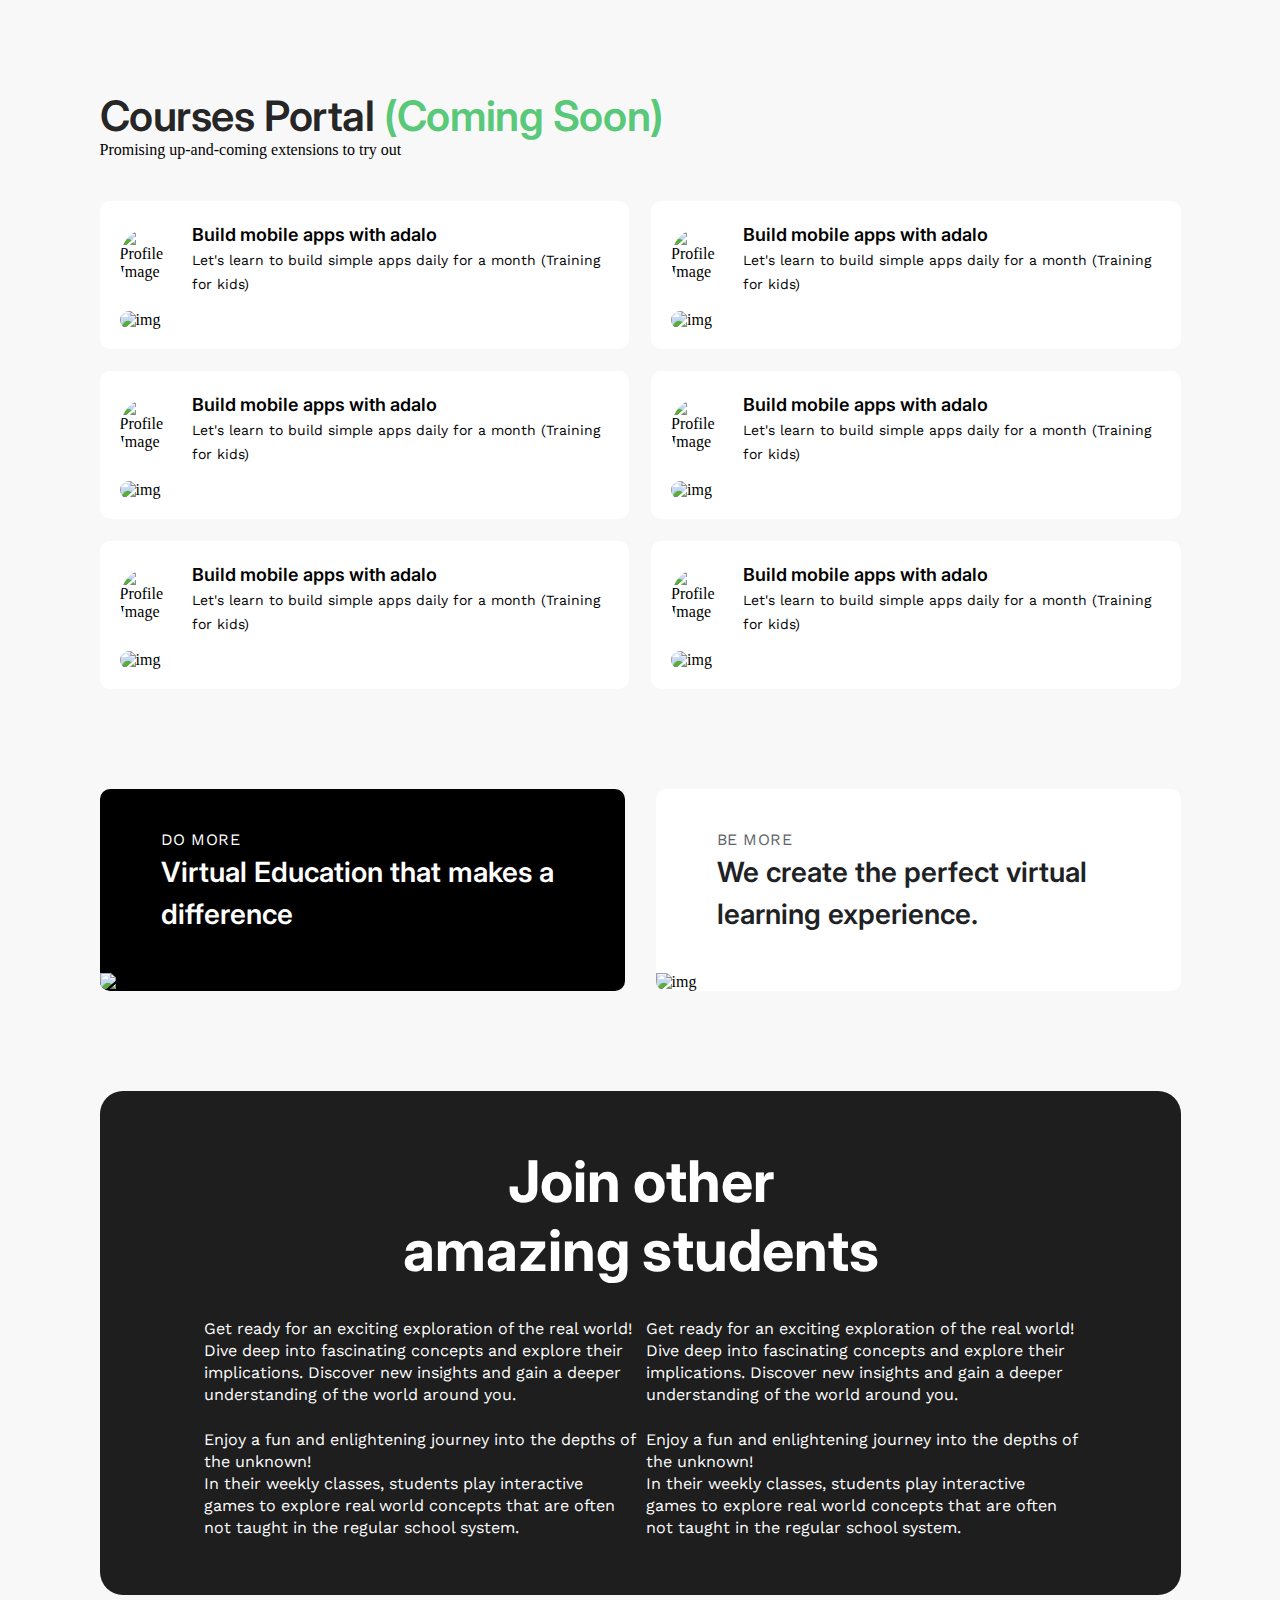
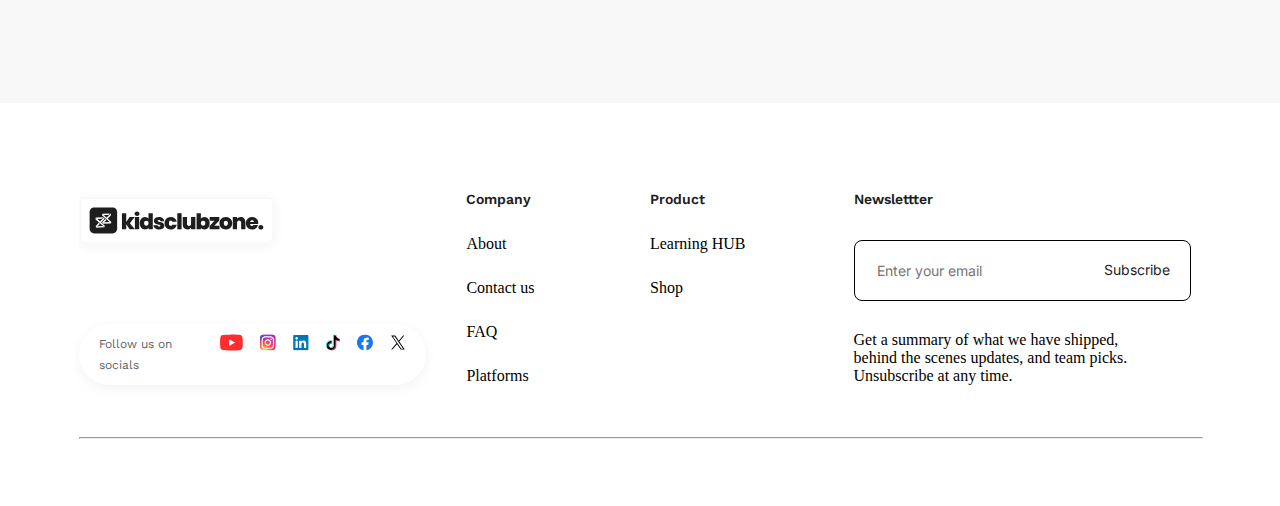
==== commit 5ca4a271: "Task 1(Group 4)" ====
--- a/index.html
+++ b/index.html
@@ -1,386 +1,356 @@
 <!DOCTYPE html>
 <html lang="en">
-
-<head>
-  <meta charset="UTF-8" />
-  <meta name="viewport" content="width=device-width, initial-scale=1.0" />
-  <link rel="stylesheet" href="./styles.css" />
-  <title>300Devdays Task one</title>
-</head>
-
-<body>
-  <header>
-    <div class="header">
-      <div><img src="assets/Group.svg" alt="site logo" /></div>
-      <nav>
-        <ul>
-          <li><a href="//">Blog</a></li>
-          <li><a href="//">Platforms</a></li>
-          <li><a href="//">Resources</a></li>
-          <li><a href="//">Scholarships</a></li>
-          <li><a href="//">Shop</a></li>
-          <li><a href="//">FAQ</a></li>
-        </ul>
-        <button>Get Started</button>
-      </nav>
-    </div>
-  </header>
-
-  <div class="intro">
-    <div class="column">
-      <div class="column-1">
-        <div class="row-1">
-          <p>Follow us on socials</p>
-          <ul>
-            <li>
-              <a href="//"><img src="assets/mdi_youtube.svg" alt="youtube" /></a>
-            </li>
-            <li>
-              <a href="//"><img src="assets/pajamas_twitter.svg" alt="twitter" /></a>
-            </li>
-            <li>
-              <a href="//"><img src="assets/Vector.svg" alt="youtube" /></a>
-            </li>
-            <li>
-              <a href="//"><img src="assets/skill-icons_instagram.svg" alt="instagram" /></a>
-            </li>
-            <li>
-              <a href="//"><img src="assets/devicon_linkedin.svg" alt="linkedin" /></a>
-            </li>
-            <li>
-              <a href="//"><img src="assets/logos_facebook.svg" alt="facebook" /></a>
-            </li>
-            <li>
-              <a href="//"><img src="assets/logos_tiktok-icon.svg" alt="tiktok" /></a>
-            </li>
-            <li>
-              <a href="//"><img src="assets/pajamas_twitter.svg" alt="twitter" /></a>
-            </li>
-          </ul>
-        </div>
-        <h1>Sparking their <br><span class="curiosity">curiosity</span> & creativity.</h1>
-        <p>
-          We prepare young minds for an innovative future by igniting
-          imagination,<br> fostering essential soft skills, and providing engaging
-          hands-on learning <br>experiences in coding, STEM, and interactive
-          classes.
-        </p>
-        <button>Get Started</button>
-      </div>
-      <div class="column-2">
-        <img src="assets/themes-poster.webp.png" alt="theme poster" />
-      </div>
+  <head>
+    <meta charset="UTF-8" />
+    <meta name="viewport" content="width=device-width, initial-scale=1.0" />
+    <link rel="preconnect" href="https://fonts.googleapis.com">
+<link rel="preconnect" href="https://fonts.gstatic.com" crossorigin>
+<link href="https://fonts.googleapis.com/css2?family=Bad+Script&family=Barlow+Condensed:wght@100&family=Bellefair&family=Caveat&family=Hanken+Grotesk&family=Inter&family=Kaushan+Script&family=Libre+Baskerville&family=Montserrat:ital,wght@1,300&family=Nanum+Pen+Script&family=Noto+Sans+Mono&family=Open+Sans:ital,wght@0,400;1,300&family=Outfit:wght@700&family=VT323&family=Work+Sans&family=Zeyada&display=swap" rel="stylesheet">
+    <title>Document</title>
+    <link rel="stylesheet" href="style.css" />
+  </head>
+  <body>
+   
+    <div class="container">
+      <div class="courses">Courses Portal <span>(Coming Soon)</span></div>
+      <div>Promising up-and-coming extensions to try out</div>
+    <div class="card-wrapper">
+    <div class="card">
+      <div class="card-head">
+        <img
+          src="iCQO7yxKPsoAiDzaX00nWICmeba4Fj4t7ZCDzgHuWy_qU97aGTzxlju1WjdudTkQRM4Iz7ofusYXeuqesfpgZiHoeA=s60.png"
+          alt="Profile Image"
+          class="profile-image"
+        />
+        <div class="card-head-txt">
+          <div class="card-title">Build mobile apps with adalo</div>
+          <div class="content">
+            Let's learn to build simple apps daily for a month (Training for kids)
+          </div>
+        </div>
+      </div>
+      <img
+        src="mDWD9_81NsGKohcvq_-xa3JwYLDAvOFLYXttJuaiD-M-BHZlLtiaGir64kCJktkvbtRQJQkB0X3pf8qI_UjNSyCE=s385-w385-h245.png"
+        class="content-image"
+        alt="img"
+      />
+    </div>
+
+    <div class="card">
+      <div class="card-head">
+      <img
+        src="iCQO7yxKPsoAiDzaX00nWICmeba4Fj4t7ZCDzgHuWy_qU97aGTzxlju1WjdudTkQRM4Iz7ofusYXeuqesfpgZiHoeA=s60.png"
+        alt="Profile Image"
+        class="profile-image"
+      />
+      <div class="card-head-txt">
+      <div class="card-title">Build mobile apps with adalo</div>
+      <div class="content">
+        Let's learn to build simple apps daily for a month (Training for kids)
+      </div>
+      </div>
+    </div>
+      <img
+        src="fun.png"
+        class="content-image"
+        alt="img"
+      />
+    </div>
+
+    <div class="card">
+      <div class="card-head">
+      <img
+        src="iCQO7yxKPsoAiDzaX00nWICmeba4Fj4t7ZCDzgHuWy_qU97aGTzxlju1WjdudTkQRM4Iz7ofusYXeuqesfpgZiHoeA=s60.png"
+        alt="Profile Image"
+        class="profile-image"
+      />
+      <div class="card-head-txt">
+      <div class="card-title">Build mobile apps with adalo</div>
+      <div class="content">
+        Let's learn to build simple apps daily for a month (Training for kids)
+      </div>
+      </div>
+    </div>
+      <img
+        src="animals.png"
+        class="content-image"
+        alt="img"
+      />
+    </div>
+
+    <div class="card">
+      <div class="card-head">
+      <img
+        src="iCQO7yxKPsoAiDzaX00nWICmeba4Fj4t7ZCDzgHuWy_qU97aGTzxlju1WjdudTkQRM4Iz7ofusYXeuqesfpgZiHoeA=s60.png"
+        alt="Profile Image"
+        class="profile-image"
+      />
+      <div class="card-head-txt">
+      <div class="card-title">Build mobile apps with adalo</div>
+      <div class="content">
+        Let's learn to build simple apps daily for a month (Training for kids)
+      </div>
+      </div>
+    </div>
+      <img
+        src="uno.png"
+        class="content-image"
+        alt="img"
+      />
+    </div>
+
+    <div class="card">
+      <div class="card-head">
+      <img
+        src="iCQO7yxKPsoAiDzaX00nWICmeba4Fj4t7ZCDzgHuWy_qU97aGTzxlju1WjdudTkQRM4Iz7ofusYXeuqesfpgZiHoeA=s60.png"
+        alt="Profile Image"
+        class="profile-image"
+      />
+      <div class="card-head-txt">
+      <div class="card-title">Build mobile apps with adalo</div>
+      <div class="content">
+        Let's learn to build simple apps daily for a month (Training for kids)
+      </div>
+      </div>
+    </div>
+      <img
+        src="pencil.png"
+        class="content-image"
+        alt="img"
+      />
+    </div>
+
+    <div class="card">
+      <div class="card-head">
+      <img
+        src="iCQO7yxKPsoAiDzaX00nWICmeba4Fj4t7ZCDzgHuWy_qU97aGTzxlju1WjdudTkQRM4Iz7ofusYXeuqesfpgZiHoeA=s60.png"
+        alt="Profile Image"
+        class="profile-image"
+      />
+      <div class="card-head-txt">
+      <div class="card-title">Build mobile apps with adalo</div>
+      <div class="content">
+        Let's learn to build simple apps daily for a month (Training for kids)
+      </div>
+      </div>
+    </div>
+      <img
+        src="child.png"
+        class="content-image"
+        alt="img"
+      />
     </div>
   </div>
-
-  <div class="unleash">
+  <div class="card2-wrapper">
+    <div class="card2">
+      <div class="card2-3-txt">
+        <div class="title">DO MORE</div>
+        <div class="description">Virtual Education that makes a difference</div>
+      </div>
+        <img
+        src="Picture → search-front_desktop.webp.png"
+        class="img"
+        alt="img"
+        /> 
+    </div>
+
+    <div class="card3">
+      <div class="card2-3-txt">
+        <div class="c-title">BE MORE</div>
+        <div class="c-description">
+          We create the perfect virtual learning experience.
+        </div>
+      </div>
+        <img src="workspace-2.webp.png" class="img2" alt="img" />
+      
+    </div>
+  </div>
+    <div class="banner">
+      <div class="banner-txt">
+        <div class="banner-head">
+          <div class="join">Join other</div>
+          <div class="join">amazing students</div>
+        </div>
+        <div class="body-divider">
+          <div class="body1">
+          Get ready for an exciting exploration of the real world! Dive deep into
+          fascinating concepts and explore their implications. Discover new
+          insights and gain a deeper understanding of the world around you. <br> <br> Enjoy
+          a fun and enlightening journey into the depths of the unknown! <br> In their
+          weekly classes, students play interactive games to explore real world
+          concepts that are often not taught in the regular school system.
+          </div>
+          <div class="body2">
+          Get ready for an exciting exploration of the real world! Dive deep into
+          fascinating concepts and explore their implications. Discover new
+          insights and gain a deeper understanding of the world around you. <br> <br> Enjoy
+          a fun and enlightening journey into the depths of the unknown! <br> In their
+          weekly classes, students play interactive games to explore real world
+          concepts that are often not taught in the regular school system.
+          </div>
+        </div>
+      </div>
+    </div>
+
     <div>
-      <h3>Unleash their creativity with coding, stem & soft skills</h3>
-    </div>
-    <div>
-      <p>
-        We prepare young minds for an innovative future by igniting <br> imagination, fostering essential soft skills,
-        and
-        providing engaging <br> hands-on learning experiences in coding, STEM, and interactive <br> classes.
-      </p>
+      <img src="Group (1).svg" alt="" />
     </div>
   </div>
-  <div class="join">
-    <div class="join-1">
-      <h3>Join our students</h3>
-      <p>Building NEXT GEN Innovators</p>
-      <button>Get Started</button>
-    </div>
-    <div class="students">
-      <img src="assets/Rectangle 1.png" alt="" />
-      <img src="assets/Rectangle 2.png" alt="" />
-      <img src="assets/Rectangle 3.png" alt="" />
-      <img src="assets/Rectangle 4.png" alt="" />
-      <img src="assets/Rectangle 5.png" alt="" />
-    </div>
+  <footer>
+    <div class="center-items">
+    <div class="footer-items">
+      <div class="items kidsclub">
+        <div class="kidsclub-sect">
+          <svg xmlns="http://www.w3.org/2000/svg" width="215" height="67" viewBox="10 0 215 67" fill="none">
+            <g filter="url(#filter0_d_1_1812)">
+              <path d="M197.886 9H17.1138C13.7372 9 11 11.7372 11 15.1138V47.9634C11 51.3399 13.7372 54.0772 17.1138 54.0772H197.886C201.263 54.0772 204 51.3399 204 47.9634V15.1138C204 11.7372 201.263 9 197.886 9Z" fill="white"/>
+              <path d="M197.886 9.12744H17.1138C13.8076 9.12744 11.1274 11.8077 11.1274 15.1139V47.9635C11.1274 51.2697 13.8076 53.9499 17.1138 53.9499H197.886C201.193 53.9499 203.873 51.2697 203.873 47.9635V15.1139C203.873 11.8077 201.193 9.12744 197.886 9.12744Z" stroke="#1E1E1E" stroke-opacity="0.2" stroke-width="0.254742"/>
+              <path d="M43.5219 18.623H25.2367C22.6887 18.623 20.6231 20.6886 20.6231 23.2367V39.8403C20.6231 42.3884 22.6887 44.454 25.2367 44.454H43.5219C46.0699 44.454 48.1355 42.3884 48.1355 39.8403V23.2367C48.1355 20.6886 46.0699 18.623 43.5219 18.623Z" fill="#1E1E1E"/>
+              <path d="M34.2024 28.2886L26.8489 28.6104L28.1609 29.9545L32.9085 29.7467L34.2024 28.2886Z" fill="white"/>
+              <path d="M28.4165 37.2326L27.2034 38.6871L35.3565 38.33L34.0445 36.9858L28.4165 37.2326Z" fill="white"/>
+              <path d="M31.8107 33.7769L35.5696 29.7712L35.0028 28.2539L30.7367 32.8L31.8107 33.7769Z" fill="white"/>
+              <path d="M29.7684 33.8311L26.6364 37.1679L27.2038 38.6859L30.8534 34.7964L29.7684 33.8311Z" fill="white"/>
+              <path d="M26.849 28.6094L35.8154 36.7658L35.3567 38.3286L34.0447 36.9844L26.3903 30.1721L26.849 28.6094Z" fill="white"/>
+              <path d="M40.7567 24.4243L33.4025 24.746L34.7146 26.0902L39.4621 25.8824L40.7567 24.4243Z" fill="white"/>
+              <path d="M34.9708 33.3683L33.7571 34.8229L41.9103 34.4657L40.5989 33.1216L34.9708 33.3683Z" fill="white"/>
+              <path d="M38.3638 29.9139L42.1228 25.9081L41.5554 24.3901L37.2892 28.9363L38.3638 29.9139Z" fill="white"/>
+              <path d="M36.3216 29.9673L33.1902 33.3042L33.757 34.8222L37.4066 30.9326L36.3216 29.9673Z" fill="white"/>
+              <path d="M33.4021 24.7471L42.3685 32.9036L41.9098 34.4664L40.5984 33.1222L32.9434 26.3098L33.4021 24.7471Z" fill="white"/>
+              <path d="M60.6009 40.3372L57.221 35.322V40.3372H52.9471V24.2012H57.221V32.9016L60.6009 28.1044H65.7252L60.9061 34.2535L65.8124 40.3372H60.6009Z" fill="#1E1E1E"/>
+              <path d="M68.0416 26.9702C67.2856 26.9702 66.675 26.7667 66.2099 26.3596C65.7592 25.938 65.5339 25.4147 65.5339 24.7896C65.5339 24.15 65.7592 23.6194 66.2099 23.1978C66.675 22.7763 67.2856 22.5654 68.0416 22.5654C68.7828 22.5654 69.3792 22.7763 69.8295 23.1978C70.2946 23.6194 70.5271 24.15 70.5271 24.7896C70.5271 25.4147 70.2946 25.938 69.8295 26.3596C69.3792 26.7667 68.7828 26.9702 68.0416 26.9702ZM70.1566 28.1041V40.3369H65.8828V28.1041H70.1566Z" fill="#1E1E1E"/>
+              <path d="M70.7101 34.2099C70.7101 32.9452 70.9353 31.8404 71.3863 30.8955C71.8513 29.9506 72.4839 29.2237 73.2834 28.715C74.0829 28.2061 74.9695 27.9517 75.9439 27.9517C76.7286 27.9517 77.4262 28.1189 78.0367 28.4533C78.662 28.7731 79.1491 29.2165 79.4976 29.7834V24.2012H83.7939V40.3372H79.4976V38.6364C79.1632 39.2034 78.6908 39.654 78.0803 39.9884C77.4698 40.3227 76.75 40.4899 75.9218 40.4899C74.948 40.4899 74.0608 40.2355 73.2613 39.7267C72.4766 39.2179 71.8513 38.4911 71.3863 37.5461C70.9353 36.5867 70.7101 35.4746 70.7101 34.2099ZM79.5197 34.2099C79.5197 33.4249 79.3019 32.8071 78.8657 32.3564C78.4442 31.9058 77.9208 31.6805 77.2955 31.6805C76.6556 31.6805 76.1255 31.9058 75.704 32.3564C75.2824 32.7926 75.0713 33.4104 75.0713 34.2099C75.0713 34.9949 75.2824 35.62 75.704 36.0852C76.1255 36.5358 76.6556 36.7612 77.2955 36.7612C77.9208 36.7612 78.4442 36.5358 78.8657 36.0852C79.3019 35.6345 79.5197 35.0094 79.5197 34.2099Z" fill="#1E1E1E"/>
+              <path d="M90.258 40.4898C89.1529 40.4898 88.1645 40.3081 87.2926 39.9447C86.4348 39.5667 85.7513 39.0579 85.2427 38.4183C84.7481 37.7641 84.472 37.03 84.4137 36.2159H88.5572C88.6155 36.6084 88.7971 36.9137 89.102 37.1318C89.4076 37.3498 89.7855 37.4589 90.2359 37.4589C90.585 37.4589 90.8611 37.3861 91.0648 37.2408C91.2679 37.0954 91.3697 36.9065 91.3697 36.6739C91.3697 36.3686 91.2029 36.1432 90.8685 35.9979C90.5341 35.8525 89.9819 35.6926 89.2112 35.5181C88.3387 35.3437 87.6123 35.1475 87.0306 34.9294C86.4489 34.7114 85.9403 34.3552 85.504 33.8609C85.0825 33.3667 84.8721 32.698 84.8721 31.8548C84.8721 31.128 85.0684 30.4739 85.4605 29.8924C85.8532 29.2964 86.4275 28.8239 87.1834 28.475C87.954 28.1261 88.8768 27.9517 89.9524 27.9517C91.5513 27.9517 92.8092 28.3442 93.7253 29.1292C94.6407 29.9142 95.1714 30.9463 95.3169 32.2255H91.4569C91.3845 31.833 91.2102 31.535 90.9341 31.3315C90.6721 31.1134 90.3163 31.0044 89.8653 31.0044C89.5168 31.0044 89.2474 31.0698 89.0584 31.2007C88.8842 31.3315 88.7971 31.5132 88.7971 31.7458C88.7971 32.0366 88.9639 32.2619 89.2983 32.4218C89.6327 32.5672 90.1709 32.7198 90.912 32.8797C91.7986 33.0687 92.5331 33.2795 93.1141 33.5121C93.7105 33.7447 94.2265 34.1226 94.6628 34.6459C95.1131 35.1547 95.3383 35.8525 95.3383 36.7393C95.3383 37.4515 95.1279 38.0912 94.7064 38.6581C94.2989 39.2251 93.7105 39.6757 92.9399 40.0101C92.184 40.3299 91.29 40.4898 90.258 40.4898Z" fill="#1E1E1E"/>
+              <path d="M95.5595 34.2098C95.5595 32.9451 95.8209 31.8403 96.3442 30.8954C96.8676 29.9505 97.5947 29.2236 98.5249 28.7149C99.4698 28.206 100.546 27.9517 101.752 27.9517C103.308 27.9517 104.616 28.3805 105.677 29.2382C106.739 30.0814 107.422 31.2661 107.727 32.7925H103.192C102.93 31.9929 102.421 31.5932 101.665 31.5932C101.127 31.5932 100.698 31.8185 100.378 32.2692C100.073 32.7053 99.9208 33.3522 99.9208 34.2098C99.9208 35.0675 100.073 35.7217 100.378 36.1723C100.698 36.623 101.127 36.8483 101.665 36.8483C102.436 36.8483 102.944 36.4486 103.192 35.649H107.727C107.422 37.1608 106.739 38.3456 105.677 39.2033C104.616 40.0609 103.308 40.4898 101.752 40.4898C100.546 40.4898 99.4698 40.2354 98.5249 39.7266C97.5947 39.2178 96.8676 38.491 96.3442 37.546C95.8209 36.6011 95.5595 35.4891 95.5595 34.2098Z" fill="#1E1E1E"/>
+              <path d="M112.594 24.2012V40.3372H108.32V24.2012H112.594Z" fill="#1E1E1E"/>
+              <path d="M126.362 28.1045V40.3373H122.065V38.5929C121.702 39.1453 121.201 39.596 120.561 39.9448C119.922 40.2792 119.187 40.4464 118.359 40.4464C116.934 40.4464 115.808 39.9812 114.979 39.0508C114.165 38.1059 113.758 36.8267 113.758 35.2131V28.1045H118.01V34.6679C118.01 35.3657 118.191 35.9181 118.555 36.3252C118.933 36.7177 119.427 36.9139 120.038 36.9139C120.663 36.9139 121.157 36.7177 121.521 36.3252C121.884 35.9181 122.065 35.3657 122.065 34.6679V28.1045H126.362Z" fill="#1E1E1E"/>
+              <path d="M131.885 29.8052C132.219 29.2237 132.692 28.7731 133.302 28.4533C133.913 28.1189 134.633 27.9517 135.461 27.9517C136.435 27.9517 137.314 28.2061 138.1 28.715C138.899 29.2237 139.525 29.9506 139.975 30.8955C140.44 31.8404 140.673 32.9452 140.673 34.2099C140.673 35.4746 140.44 36.5867 139.975 37.5461C139.525 38.4911 138.899 39.2179 138.1 39.7267C137.314 40.2355 136.435 40.4899 135.461 40.4899C134.633 40.4899 133.913 40.33 133.302 40.0101C132.692 39.6758 132.219 39.2179 131.885 38.6364V40.3372H127.612V24.2012H131.885V29.8052ZM136.333 34.2099C136.333 33.4104 136.116 32.7926 135.679 32.3564C135.258 31.9058 134.734 31.6805 134.109 31.6805C133.484 31.6805 132.954 31.9058 132.518 32.3564C132.096 32.8071 131.885 33.4249 131.885 34.2099C131.885 35.0094 132.096 35.6345 132.518 36.0852C132.954 36.5358 133.484 36.7612 134.109 36.7612C134.734 36.7612 135.258 36.5358 135.679 36.0852C136.116 35.62 136.333 34.9949 136.333 34.2099Z" fill="#1E1E1E"/>
+              <path d="M145.305 36.7831H150.517V40.3373H140.595V36.9575L145.458 31.6588H140.639V28.1045H150.343V31.4843L145.305 36.7831Z" fill="#1E1E1E"/>
+              <path d="M156.81 40.4898C155.589 40.4898 154.491 40.2354 153.518 39.7266C152.558 39.2178 151.802 38.491 151.25 37.546C150.697 36.6011 150.421 35.4891 150.421 34.2098C150.421 32.9451 150.697 31.8403 151.25 30.8954C151.817 29.9505 152.58 29.2236 153.539 28.7149C154.514 28.206 155.611 27.9517 156.832 27.9517C158.053 27.9517 159.144 28.206 160.103 28.7149C161.077 29.2236 161.84 29.9505 162.392 30.8954C162.959 31.8403 163.243 32.9451 163.243 34.2098C163.243 35.4746 162.959 36.5866 162.392 37.546C161.84 38.491 161.077 39.2178 160.103 39.7266C159.129 40.2354 158.031 40.4898 156.81 40.4898ZM156.81 36.7829C157.406 36.7829 157.9 36.5648 158.293 36.1287C158.7 35.6781 158.904 35.0384 158.904 34.2098C158.904 33.3812 158.7 32.7488 158.293 32.3128C157.9 31.8767 157.413 31.6586 156.832 31.6586C156.251 31.6586 155.763 31.8767 155.371 32.3128C154.979 32.7488 154.782 33.3812 154.782 34.2098C154.782 35.053 154.971 35.6926 155.349 36.1287C155.727 36.5648 156.214 36.7829 156.81 36.7829Z" fill="#1E1E1E"/>
+              <path d="M171.802 27.9951C173.212 27.9951 174.331 28.4676 175.16 29.4125C175.988 30.3428 176.402 31.6076 176.402 33.2066V40.337H172.129V33.7735C172.129 33.0758 171.947 32.5306 171.583 32.1381C171.22 31.7311 170.733 31.5276 170.122 31.5276C169.483 31.5276 168.981 31.7311 168.618 32.1381C168.255 32.5306 168.073 33.0758 168.073 33.7735V40.337H163.799V28.1041H168.073V29.8486C168.451 29.2962 168.96 28.8528 169.599 28.5184C170.239 28.1696 170.973 27.9951 171.802 27.9951Z" fill="#1E1E1E"/>
+              <path d="M189.253 34.079C189.253 34.4133 189.231 34.7477 189.187 35.0821H181.098C181.142 35.7507 181.323 36.2523 181.643 36.5866C181.977 36.9065 182.399 37.0664 182.907 37.0664C183.62 37.0664 184.128 36.7466 184.434 36.1069H188.992C188.803 36.9501 188.431 37.706 187.879 38.3747C187.342 39.0289 186.658 39.5449 185.829 39.9229C185.001 40.3008 184.085 40.4898 183.082 40.4898C181.875 40.4898 180.8 40.2354 179.855 39.7266C178.925 39.2178 178.19 38.491 177.652 37.546C177.129 36.6011 176.867 35.4891 176.867 34.2098C176.867 32.9306 177.129 31.8258 177.652 30.8954C178.176 29.9505 178.903 29.2236 179.833 28.7149C180.778 28.206 181.861 27.9517 183.082 27.9517C184.289 27.9517 185.357 28.1988 186.288 28.693C187.218 29.1873 187.945 29.8996 188.468 30.83C188.992 31.7458 189.253 32.8288 189.253 34.079ZM184.892 33.0105C184.892 32.4872 184.717 32.0802 184.368 31.7894C184.02 31.4842 183.584 31.3315 183.06 31.3315C182.537 31.3315 182.108 31.4769 181.773 31.7676C181.439 32.0438 181.221 32.4581 181.119 33.0105H184.892Z" fill="#1E1E1E"/>
+              <path d="M191.891 40.5114C191.135 40.5114 190.525 40.3079 190.059 39.9009C189.609 39.4793 189.384 38.9487 189.384 38.3091C189.384 37.6694 189.609 37.1389 190.059 36.7173C190.525 36.2957 191.135 36.085 191.891 36.085C192.632 36.085 193.228 36.2957 193.679 36.7173C194.144 37.1389 194.377 37.6694 194.377 38.3091C194.377 38.9342 194.144 39.4575 193.679 39.8791C193.228 40.3007 192.632 40.5114 191.891 40.5114Z" fill="#1E1E1E"/>
+            </g>
+            <defs>
+              <filter id="filter0_d_1_1812" x="0.810323" y="0.848255" width="213.379" height="65.4565" filterUnits="userSpaceOnUse" color-interpolation-filters="sRGB">
+                <feFlood flood-opacity="0" result="BackgroundImageFix"/>
+                <feColorMatrix in="SourceAlpha" type="matrix" values="0 0 0 0 0 0 0 0 0 0 0 0 0 0 0 0 0 0 127 0" result="hardAlpha"/>
+                <feOffset dy="2.03793"/>
+                <feGaussianBlur stdDeviation="5.09484"/>
+                <feComposite in2="hardAlpha" operator="out"/>
+                <feColorMatrix type="matrix" values="0 0 0 0 0 0 0 0 0 0 0 0 0 0 0 0 0 0 0.05 0"/>
+                <feBlend mode="normal" in2="BackgroundImageFix" result="effect1_dropShadow_1_1812"/>
+                <feBlend mode="normal" in="SourceGraphic" in2="effect1_dropShadow_1_1812" result="shape"/>
+              </filter>
+            </defs>
+          </svg>
+        </div>
+        <div class="socials">
+          <div class="follow">Follow us on socials</div>
+          <div class="icon">
+            <div class="social-icon">
+              <svg xmlns="http://www.w3.org/2000/svg" width="23" height="17" viewBox="0 0 23 17" fill="fill: #FF2D2D;">
+                <path d="M9.14286 12.0057L15.0743 8.57715L9.14286 5.14858V12.0057ZM22.3543 3.05715C22.5029 3.59429 22.6057 4.31429 22.6743 5.22858C22.7543 6.14286 22.7886 6.93143 22.7886 7.61715L22.8571 8.57715C22.8571 11.08 22.6743 12.92 22.3543 14.0971C22.0686 15.1257 21.4057 15.7886 20.3771 16.0743C19.84 16.2229 18.8571 16.3257 17.3486 16.3943C15.8629 16.4743 14.5029 16.5086 13.2457 16.5086L11.4286 16.5771C6.64 16.5771 3.65714 16.3943 2.48 16.0743C1.45143 15.7886 0.788572 15.1257 0.502857 14.0971C0.354286 13.56 0.251429 12.84 0.182857 11.9257C0.102857 11.0114 0.0685714 10.2229 0.0685714 9.53715L0 8.57715C0 6.07429 0.182857 4.23429 0.502857 3.05715C0.788572 2.02858 1.45143 1.36572 2.48 1.08001C3.01714 0.931434 4 0.828577 5.50857 0.760005C6.99429 0.680005 8.35429 0.64572 9.61143 0.64572L11.4286 0.577148C16.2171 0.577148 19.2 0.760006 20.3771 1.08001C21.4057 1.36572 22.0686 2.02858 22.3543 3.05715Z" fill="#FF2D2D"/>
+              </svg>
+          </div>
+            <div class="social-icon">
+              <svg xmlns="http://www.w3.org/2000/svg" width="17" height="17" viewBox="0 0 17 17" fill="none">
+                <g clip-path="url(#clip0_1_1844)">
+                  <path d="M13.1071 0.577148H4.60715C2.53608 0.577148 0.857147 2.25608 0.857147 4.32715V12.8271C0.857147 14.8982 2.53608 16.5771 4.60715 16.5771H13.1071C15.1782 16.5771 16.8571 14.8982 16.8571 12.8271V4.32715C16.8571 2.25608 15.1782 0.577148 13.1071 0.577148Z" fill="url(#paint0_radial_1_1844)"/>
+                  <path d="M13.1071 0.577148H4.60715C2.53608 0.577148 0.857147 2.25608 0.857147 4.32715V12.8271C0.857147 14.8982 2.53608 16.5771 4.60715 16.5771H13.1071C15.1782 16.5771 16.8571 14.8982 16.8571 12.8271V4.32715C16.8571 2.25608 15.1782 0.577148 13.1071 0.577148Z" fill="url(#paint1_radial_1_1844)"/>
+                  <path d="M8.85771 2.32715C7.16033 2.32715 6.94727 2.33459 6.28065 2.3649C5.61527 2.3954 5.16108 2.50071 4.76371 2.65527C4.35258 2.8149 4.0039 3.02846 3.65652 3.37596C3.30883 3.7234 3.09527 4.07209 2.93515 4.48302C2.78015 4.88052 2.67471 5.3349 2.64477 5.99996C2.61496 6.66665 2.60715 6.87977 2.60715 8.57721C2.60715 10.2746 2.61465 10.487 2.6449 11.1536C2.67552 11.819 2.78083 12.2732 2.93527 12.6706C3.09502 13.0817 3.30858 13.4304 3.65608 13.7778C4.0034 14.1255 4.35208 14.3395 4.7629 14.4991C5.16058 14.6537 5.61483 14.759 6.28008 14.7895C6.94677 14.8198 7.15965 14.8273 8.85696 14.8273C10.5545 14.8273 10.7669 14.8198 11.4335 14.7895C12.0989 14.759 12.5536 14.6537 12.9513 14.4991C13.3622 14.3395 13.7104 14.1255 14.0576 13.7778C14.4053 13.4304 14.6188 13.0817 14.779 12.6708C14.9326 12.2732 15.0381 11.8189 15.0694 11.1538C15.0993 10.4871 15.1071 10.2746 15.1071 8.57721C15.1071 6.87977 15.0993 6.66677 15.0694 6.00009C15.0381 5.33471 14.9326 4.88059 14.779 4.48321C14.6188 4.07209 14.4053 3.7234 14.0576 3.37596C13.71 3.02834 13.3623 2.81477 12.9509 2.65534C12.5525 2.50071 12.098 2.39534 11.4326 2.3649C10.766 2.33459 10.5537 2.32715 8.85577 2.32715H8.85771ZM8.29702 3.45346C8.46346 3.45321 8.64915 3.45346 8.85771 3.45346C10.5265 3.45346 10.7243 3.45946 11.3833 3.4894C11.9926 3.51727 12.3234 3.61909 12.5437 3.70465C12.8354 3.8179 13.0433 3.95334 13.262 4.17215C13.4807 4.3909 13.6161 4.59921 13.7296 4.8909C13.8152 5.1109 13.9171 5.44165 13.9449 6.05102C13.9748 6.7099 13.9813 6.90777 13.9813 8.57577C13.9813 10.2438 13.9748 10.4417 13.9449 11.1005C13.917 11.7099 13.8152 12.0406 13.7296 12.2607C13.6164 12.5524 13.4807 12.7601 13.262 12.9787C13.0432 13.1975 12.8355 13.3328 12.5437 13.4461C12.3236 13.5321 11.9926 13.6336 11.3833 13.6615C10.7244 13.6915 10.5265 13.698 8.85771 13.698C7.18884 13.698 6.99102 13.6915 6.33221 13.6615C5.72283 13.6334 5.39208 13.5316 5.17158 13.446C4.87996 13.3327 4.67158 13.1973 4.45283 12.9786C4.23408 12.7598 4.09871 12.552 3.98515 12.2602C3.89958 12.0401 3.79765 11.7094 3.7699 11.1C3.73996 10.4411 3.73396 10.2433 3.73396 8.57421C3.73396 6.90521 3.73996 6.70834 3.7699 6.04946C3.79777 5.44009 3.89958 5.10934 3.98515 4.88902C4.09846 4.59734 4.23408 4.38902 4.4529 4.17027C4.67165 3.95152 4.87996 3.81609 5.17165 3.70259C5.39196 3.61665 5.72283 3.51509 6.33221 3.48709C6.90877 3.46102 7.13221 3.45321 8.29702 3.4519V3.45346ZM12.194 4.49121C11.7799 4.49121 11.444 4.82684 11.444 5.24096C11.444 5.65502 11.7799 5.99096 12.194 5.99096C12.608 5.99096 12.944 5.65502 12.944 5.24096C12.944 4.8269 12.608 4.49096 12.194 4.49096V4.49121ZM8.85771 5.36752C7.08521 5.36752 5.64808 6.80465 5.64808 8.57721C5.64808 10.3498 7.08521 11.7862 8.85771 11.7862C10.6303 11.7862 12.0669 10.3498 12.0669 8.57721C12.0669 6.80471 10.6301 5.36752 8.85758 5.36752H8.85771ZM8.85771 6.49384C10.0083 6.49384 10.9411 7.42652 10.9411 8.57721C10.9411 9.72777 10.0083 10.6606 8.85771 10.6606C7.70708 10.6606 6.7744 9.72777 6.7744 8.57721C6.7744 7.42652 7.70708 6.49384 8.85771 6.49384Z" fill="white"/>
+                </g>
+                <defs>
+                  <radialGradient id="paint0_radial_1_1844" cx="0" cy="0" r="1" gradientUnits="userSpaceOnUse" gradientTransform="translate(5.10715 17.8095) rotate(-90) scale(15.8572 14.7484)">
+                    <stop stop-color="#FFDD55"/>
+                    <stop offset="0.1" stop-color="#FFDD55"/>
+                    <stop offset="0.5" stop-color="#FF543E"/>
+                    <stop offset="1" stop-color="#C837AB"/>
+                  </radialGradient>
+                  <radialGradient id="paint1_radial_1_1844" cx="0" cy="0" r="1" gradientUnits="userSpaceOnUse" gradientTransform="translate(-1.82292 1.72971) rotate(78.681) scale(7.08825 29.218)">
+                    <stop stop-color="#3771C8"/>
+                    <stop offset="0.128" stop-color="#3771C8"/>
+                    <stop offset="1" stop-color="#6600FF" stop-opacity="0"/>
+                  </radialGradient>
+                  <clipPath id="clip0_1_1844">
+                    <rect width="16" height="16" fill="white" transform="translate(0.857147 0.577148)"/>
+                  </clipPath>
+                </defs>
+              </svg>
+            </div>
+            <div class="social-icon">
+              <svg xmlns="http://www.w3.org/2000/svg" width="17" height="17" viewBox="0 0 17 17" fill="none">
+                <g clip-path="url(#clip0_1_1849)">
+                  <path d="M15.3571 0.952206H2.35715C2.06219 0.949204 1.77808 1.06334 1.56717 1.26956C1.35626 1.47578 1.23577 1.75725 1.23215 2.05221V15.1047C1.23643 15.3992 1.3572 15.6801 1.56804 15.8857C1.77888 16.0914 2.06261 16.2052 2.35715 16.2022H15.3571C15.6521 16.2045 15.936 16.09 16.1468 15.8837C16.3576 15.6773 16.4782 15.3959 16.4821 15.101V2.04846C16.4769 1.75437 16.3558 1.47424 16.1451 1.26896C15.9344 1.06369 15.6513 0.949853 15.3571 0.952206Z" fill="#0076B2"/>
+                  <path d="M3.48966 6.66797H5.75341V13.9517H3.48966V6.66797ZM4.62216 3.04297C4.8818 3.04297 5.13561 3.11998 5.35148 3.26425C5.56734 3.40853 5.73557 3.61358 5.83487 3.85349C5.93418 4.09339 5.9601 4.35735 5.90935 4.61198C5.85861 4.86662 5.73348 5.10048 5.5498 5.28399C5.36612 5.46749 5.13213 5.5924 4.87745 5.6429C4.62277 5.6934 4.35883 5.66723 4.11902 5.5677C3.87922 5.46817 3.67432 5.29975 3.53025 5.08375C3.38618 4.86774 3.30942 4.61386 3.30966 4.35422C3.30999 4.00634 3.44842 3.67282 3.69453 3.42695C3.94063 3.18108 4.27428 3.04297 4.62216 3.04297ZM7.17341 6.66797H9.34341V7.66797H9.37341C9.67591 7.09547 10.4134 6.49172 11.5147 6.49172C13.8072 6.48672 14.2322 7.99547 14.2322 9.95172V13.9517H11.9684V10.408C11.9684 9.56422 11.9534 8.47797 10.7922 8.47797C9.63091 8.47797 9.43341 9.39797 9.43341 10.353V13.9517H7.17341V6.66797Z" fill="white"/>
+                </g>
+                <defs>
+                  <clipPath id="clip0_1_1849">
+                    <rect width="16" height="16" fill="white" transform="translate(0.857147 0.577148)"/>
+                  </clipPath>
+                </defs>
+              </svg>
+            </div>
+            <div class="social-icon">
+              <svg xmlns="http://www.w3.org/2000/svg" width="15" height="17" viewBox="0 0 15 17" fill="none">
+                <g clip-path="url(#clip0_1_1852)">
+                  <path d="M11.3245 6.33858C12.355 7.07485 13.6174 7.50807 14.9809 7.50807V4.88572C14.7228 4.88578 14.4655 4.85885 14.213 4.80539V6.86956C12.8497 6.86956 11.5874 6.4364 10.5566 5.70018V11.0517C10.5566 13.7288 8.38527 15.8989 5.70698 15.8989C4.70764 15.8989 3.77876 15.5969 3.00717 15.079C3.88783 15.979 5.11597 16.5373 6.47465 16.5373C9.15316 16.5373 11.3246 14.3673 11.3246 11.69V6.33858H11.3245ZM12.2718 3.69295C11.7451 3.11789 11.3993 2.37472 11.3245 1.55309V1.21582H10.5968C10.78 2.26007 11.4048 3.15221 12.2718 3.69295ZM4.70119 13.0247C4.40695 12.6391 4.24789 12.1674 4.24861 11.6824C4.24861 10.458 5.24176 9.4652 6.46709 9.4652C6.6954 9.46509 6.92238 9.50012 7.14003 9.56909V6.8881C6.88568 6.85328 6.62902 6.83844 6.37247 6.8439V8.93063C6.15472 8.86162 5.92763 8.82659 5.6992 8.8268C4.47393 8.8268 3.48083 9.81946 3.48083 11.044C3.48083 11.9099 3.97721 12.6595 4.70119 13.0247Z" fill="#FF004F"/>
+                  <path d="M10.5566 5.70012C11.5874 6.43634 12.8496 6.8695 14.213 6.8695V4.80534C13.4519 4.6433 12.7782 4.24583 12.2717 3.69295C11.4047 3.15215 10.7799 2.26001 10.5968 1.21582H8.68544V11.6899C8.68108 12.911 7.68963 13.8997 6.46696 13.8997C5.74651 13.8997 5.1064 13.5565 4.70105 13.0246C3.97719 12.6595 3.48075 11.9098 3.48075 11.0441C3.48075 9.81963 4.47385 8.82685 5.69912 8.82685C5.93388 8.82685 6.16014 8.86338 6.37239 8.93069V6.84396C3.74111 6.8983 1.62497 9.04716 1.62497 11.69C1.62497 13.0093 2.15192 14.2052 3.0072 15.0791C3.77879 15.5969 4.70762 15.899 5.70701 15.899C8.38536 15.899 10.5567 13.7288 10.5567 11.0517L10.5566 5.70012Z" fill="black"/>
+                  <path d="M14.213 4.80501V4.247C13.5267 4.24804 12.854 4.05594 12.2717 3.69268C12.7871 4.25666 13.4658 4.64558 14.213 4.80512M10.5967 1.21549C10.5793 1.11572 10.5659 1.01528 10.5566 0.914417V0.577148H7.91745V11.0514C7.91326 12.2723 6.92181 13.261 5.69908 13.261C5.35244 13.2615 5.01055 13.1805 4.70101 13.0245C5.10636 13.5562 5.74647 13.8994 6.46691 13.8994C7.68953 13.8994 8.68109 12.9108 8.6854 11.6897V1.21555L10.5967 1.21549ZM6.37251 6.84363V6.24948C6.15198 6.21934 5.92966 6.20426 5.70708 6.20435C3.02846 6.20435 0.857147 8.3745 0.857147 11.0514C0.857147 12.7296 1.7105 14.2087 3.00727 15.0787C2.15199 14.2049 1.62504 13.0089 1.62504 11.6896C1.62504 9.04689 3.74112 6.89798 6.37251 6.84363Z" fill="#00F2EA"/>
+                </g>
+                <defs>
+                  <clipPath id="clip0_1_1852">
+                    <rect width="14.1241" height="16" fill="white" transform="translate(0.857147 0.577148)"/>
+                  </clipPath>
+                </defs>
+              </svg>
+            </div>
+            <div class="social-icon">
+              <svg xmlns="http://www.w3.org/2000/svg" width="17" height="17" viewBox="0 0 17 17" fill="none">
+                <g clip-path="url(#clip0_1_1856)">
+                  <path d="M16.9813 8.57715C16.9813 4.1589 13.3995 0.577148 8.98129 0.577148C4.56304 0.577148 0.981293 4.1589 0.981293 8.57715C0.981293 12.5701 3.90679 15.8798 7.73129 16.48V10.8896H5.70004V8.57715H7.73129V6.81465C7.73129 4.80965 8.92567 3.70215 10.753 3.70215C11.6283 3.70215 12.5438 3.8584 12.5438 3.8584V5.82715H11.535C10.5412 5.82715 10.2313 6.44384 10.2313 7.07652V8.57715H12.45L12.0954 10.8896H10.2313V16.48C14.0558 15.8798 16.9813 12.5702 16.9813 8.57715Z" fill="#1877F2"/>
+                  <path d="M12.0954 10.8896L12.45 8.57715H10.2313V7.07652C10.2313 6.44377 10.5412 5.82715 11.535 5.82715H12.5438V3.8584C12.5438 3.8584 11.6283 3.70215 10.753 3.70215C8.92567 3.70215 7.73129 4.80965 7.73129 6.81465V8.57715H5.70004V10.8896H7.73129V16.48C8.1448 16.5448 8.56273 16.5773 8.98129 16.5771C9.39985 16.5773 9.81778 16.5448 10.2313 16.48V10.8896H12.0954Z" fill="white"/>
+                </g>
+                <defs>
+                  <clipPath id="clip0_1_1856">
+                    <rect width="16" height="16" fill="white" transform="translate(0.981293 0.577148)"/>
+                  </clipPath>
+                </defs>
+              </svg>
+            </div>
+            <div class="social-icon">
+              <svg xmlns="http://www.w3.org/2000/svg" width="17" height="17" viewBox="0 0 17 17" fill="none">
+                <path d="M10.2753 7.50515L15.3383 1.57715H14.1383L9.74331 6.72415L6.23131 1.57715H2.1813L7.49131 9.36115L2.1813 15.5771H3.3813L8.0233 10.1411L11.7323 15.5771H15.7823L10.2753 7.50515ZM8.63231 9.42915L8.09431 8.65415L3.8133 2.48715H5.65631L9.1103 7.46415L9.6483 8.23915L14.1393 14.7091H12.2963L8.63231 9.42915Z" fill="black"/>
+              </svg>
+            </div>
+          </div>
+      </div>
+      </div>
+      <div class="items comp-prod">
+      <div class="company">
+        <div class="comp comp-main">Company</div>
+        <div class="comp">About</div>
+        <div class="comp">Contact us</div>
+        <div class="comp">FAQ</div>
+        <div class="comp">Platforms</div>
+      </div>
+      <div class="product">
+        <div class="prod prod-main">Product</div>
+        <div class="prod">Learning HUB</div>
+        <div class="prod">Shop</div>
+      </div>
+    </div>
+      <div class="items newsletter">
+        <div class="news newsletter-main">Newslettter</div>
+        <div class="news mail"><input type="email" placeholder="Enter your email"> <div>Subscribe</div></div>
+        <div class="news">
+          Get a summary of what we have shipped, behind
+          the scenes updates, and team picks. Unsubscribe
+          at any time.
+        </div>
+      </div>
+    </div>
+    <hr>
   </div>
-
-  <section class="content">
-    <div class="content1">
-      <h2>Deep dive into real <br> world concepts</h2>
-
-      <div class="containers">
-        <div class="container1 cont">
-          <h3>STEM <br>Education</h3>
-          <div class="img-card">
-            <img src="./assets/stem.png" alt="Soft Skills Education">
-          </div>
-        </div>
-        <div class="container2 cont">
-          <h3>Application <br> Development</h3>
-          <div class="img-card">
-            <img src="./assets/application-development.png" alt="Soft Skills Education">
-          </div>
-        </div>
-        <div class="container3 cont">
-          <h3>Soft Skills <br> Education</h3>
-          <div class="img-card">
-            <img src="./assets/soft-skill-education.png" alt="Soft Skills Education">
-          </div>
-        </div>
-        <div class="container4 cont">
-          <h3>Programming <br> & Logic</h3>
-          <div class="img-card">
-            <img src="./assets/programming-and-logic.png" alt="Soft Skills Education">
-          </div>
-        </div>
-        <div class="container5 cont">
-          <h3>Creative Art <br> & Designs</h3>
-          <div class="img-card">
-            <img src="./assets/creative-art-and-design.png" alt="Soft Skills Education">
-          </div>
-        </div>
-        <div class="container6 cont">
-          <h3>Game <br> Development</h3>
-          <div class="img-card">
-            <img src="./assets/game-development.png" alt="Soft Skills Education">
-          </div>
-        </div>
-
-      </div>
-      <div class="merchandise">
-        <h3>Merchandise Categories</h3>
-        <div class="merchandise-card">
-          <div class="card1 card">
-            <p>STEM Books </p>
-            <img src="./assets/tdesign_arrow-right.svg" alt="right-arrow">
-          </div>
-          <div class="card2 card">
-            <p>Soft Skills Books </p>
-            <img src="./assets/tdesign_arrow-right.svg" alt="right-arrow">
-          </div>
-          <div class="card3 card">
-            <p>Coding Contents </p>
-            <img src="./assets/tdesign_arrow-right.svg" alt="right-arrow">
-          </div>
-          <div class="card4 card">
-            <p>Creative Designs </p>
-            <img src="./assets/tdesign_arrow-right.svg" alt="right-arrow">
-          </div>
-          <div class="card5 card">
-            <p>Comic Magazines </p>
-            <img src="./assets/tdesign_arrow-right.svg" alt="right-arrow">
-          </div>
-          <div class="card6 card">
-            <p>Game Boards </p>
-            <img src="./assets/tdesign_arrow-right.svg" alt="right-arrow">
-          </div>
-          <div class="card7 card">
-            <p>Flash Cards </p>
-            <img src="./assets/tdesign_arrow-right.svg" alt="right-arrow">
-          </div>
-          <div class="card8 card">
-            <p>Other Merchansie </p>
-            <img src="./assets/tdesign_arrow-right.svg" alt="right-arrow">
-          </div>
-        </div>
-      </div>
-    </div>
-
-    <div class="books">
-      <div class="book1 book">
-        <div class="side1">
-          <h3>Comic magazines <br> teaching kids soft skills</h3>
-          <p>We prepare young minds for an innovative future by igniting imagination, fostering essential soft skills,
-            and providing engaging hands-on learning experiences in coding, STEM, and interactive classes.</p>
-          <button>Purchase</button>
-        </div>
-        <div class="side2">
-          <div class="img-card">
-            <img src="./assets/comic-magazines.png" alt="">
-          </div>
-        </div>
-      </div>
-      <div class="book2 book">
-        <div class="side1">
-          <div class="img-card">
-            <img src="./assets/educational-books.png" alt="">
-          </div>
-        </div>
-        <div class="side2">
-          <h3>Educational Books <br> Teaching Tech, Business, Economics & Skills</h3>
-          <p>We prepare young minds for an innovative future by igniting imagination, fostering essential soft skills,
-            and providing engaging hands-on learning experiences in coding, STEM, and interactive classes.</p>
-          <button>Purchase</button>
-        </div>
-      </div>
-      <div class="book3 book">
-        <div class="side1">
-          <h3>Awesome educational <br> flash cards with gamified learning concepts.</h3>
-          <p>We prepare young minds for an innovative future by igniting imagination, fostering essential soft skills,
-            and providing engaging hands-on learning experiences in coding, STEM, and interactive classes.</p>
-          <button>Purchase</button>
-        </div>
-        <div class="side2">
-          <div class="img-card">
-            <img src="./assets/flash-cards.png" alt="">
-          </div>
-        </div>
-      </div>
-    </div>
-    <div class="section2">
-      <div class="first">
-        <h3>Join our team</h3>
-        <p>Join our professional network of instructors, <br>
-          parents & guardians</p>
-        <button>Join the team</button>
-      </div>
-      <div class="second">
-        <img src="./assets/Ellipse 2.svg" alt="">
-        <img src="./assets/Ellipse 7.svg" alt="">
-        <img src="./assets/Ellipse 5.svg" alt="">
-        <img src="./assets/Ellipse 6.svg" alt="">
-        <img src="./assets/Ellipse 1.svg" alt="">
-        <img src="./assets/Ellipse 3.svg" alt="">
-        <img src="./assets/Ellipse 6.svg" alt="">
-        <img src="./assets/Ellipse 1.1.svg" alt="">
-        <img src="./assets/Ellipse 4.svg" alt="">
-        <img src="./assets/Ellipse 2.2.svg" alt="">
-        <img src="./assets/Ellipse 7.2.svg" alt="">
-        <img src="./assets/Ellipse 5.2.svg" alt="">
-      </div>
-    </div>
-
-    <div class="section3">
-      <h3>Courses Portal <span>(Coming Soon)</span></h3>
-      <p>Promising up-and-coming extensions to try out</p>
-      <div class="portals-container">
-        <div class="portals">
-          <div class="box1">
-            <img
-              src="./assets/iCQO7yxKPsoAiDzaX00nWICmeba4Fj4t7ZCDzgHuWy_qU97aGTzxlju1WjdudTkQRM4Iz7ofusYXeuqesfpgZiHoeA=s60.png"
-              alt="">
-            <div class="text-box">
-              <h3>Build mobile apps with adalo</h3>
-              <p>Let’s learn to build simple apps daily <br> for a month (Training for kids)</p>
-            </div>
-          </div>
-          <div class="img-box">
-            <img
-              src="./assets/mDWD9_81NsGKohcvq_-xa3JwYLDAvOFLYXttJuaiD-M-BHZlLtiaGir64kCJktkvbtRQJQkB0X3pf8qI_UjNSyCE=s385-w385-h245.png"
-              alt="">
-          </div>
-        </div>
-        <div class="portals">
-          <div class="box1">
-            <img
-              src="./assets/iCQO7yxKPsoAiDzaX00nWICmeba4Fj4t7ZCDzgHuWy_qU97aGTzxlju1WjdudTkQRM4Iz7ofusYXeuqesfpgZiHoeA=s60.png"
-              alt="">
-            <div class="text-box">
-              <h3>Build mobile apps with adalo</h3>
-              <p>Let’s learn to build simple apps daily <br> for a month (Training for kids)</p>
-            </div>
-          </div>
-          <div class="img-box">
-            <img src="./assets/c2.png" alt="">
-          </div>
-        </div>
-        <div class="portals">
-          <div class="box1">
-            <img
-              src="./assets/iCQO7yxKPsoAiDzaX00nWICmeba4Fj4t7ZCDzgHuWy_qU97aGTzxlju1WjdudTkQRM4Iz7ofusYXeuqesfpgZiHoeA=s60.png"
-              alt="">
-            <div class="text-box">
-              <h3>Build mobile apps with adalo</h3>
-              <p>Let’s learn to build simple apps daily <br> for a month (Training for kids)</p>
-            </div>
-          </div>
-          <div class="img-box">
-            <img src="./assets/c3.png" alt="">
-          </div>
-        </div>
-        <div class="portals">
-          <div class="box1">
-            <img
-              src="./assets/iCQO7yxKPsoAiDzaX00nWICmeba4Fj4t7ZCDzgHuWy_qU97aGTzxlju1WjdudTkQRM4Iz7ofusYXeuqesfpgZiHoeA=s60.png"
-              alt="">
-            <div class="text-box">
-              <h3>Build mobile apps with adalo</h3>
-              <p>Let’s learn to build simple apps daily <br> for a month (Training for kids)</p>
-            </div>
-          </div>
-          <div class="img-box">
-            <img src="./assets/c4.png" alt="">
-          </div>
-        </div>
-        <div class="portals">
-          <div class="box1">
-            <img
-              src="./assets/iCQO7yxKPsoAiDzaX00nWICmeba4Fj4t7ZCDzgHuWy_qU97aGTzxlju1WjdudTkQRM4Iz7ofusYXeuqesfpgZiHoeA=s60.png"
-              alt="">
-            <div class="text-box">
-              <h3>Build mobile apps with adalo</h3>
-              <p>Let’s learn to build simple apps daily <br> for a month (Training for kids)</p>
-            </div>
-          </div>
-          <div class="img-box">
-            <img src="./assets/c5.png" alt="">
-          </div>
-        </div>
-        <div class="portals">
-          <div class="box1">
-            <img
-              src="./assets/iCQO7yxKPsoAiDzaX00nWICmeba4Fj4t7ZCDzgHuWy_qU97aGTzxlju1WjdudTkQRM4Iz7ofusYXeuqesfpgZiHoeA=s60.png"
-              alt="">
-            <div class="text-box">
-              <h3>Build mobile apps with adalo</h3>
-              <p>Let’s learn to build simple apps daily <br> for a month (Training for kids)</p>
-            </div>
-          </div>
-          <div class="img-box">
-            <img src="./assets/c6.png" alt="">
-          </div>
-        </div>
-      </div>
-    </div>
-
-    <div class="mores">
-      <div class="do more">
-        <p>DO MORE</p>
-        <h3>Virtual Education that makes a difference</h3>
-        <div class="img-card">
-          <img src="./assets/Picture → search-front_desktop.webp.png" alt="">
-        </div>
-      </div>
-      <div class="be more">
-        <p>BE MORE</p>
-        <h3>We create the perfect virtual <br> learning experience.</h3>
-        <div class="img-card">
-          <img src="./assets/workspace-2.webp.png" alt="">
-        </div>
-      </div>
-    </div>
-
-
-    <div class="student">
-      <h2>Join other <br> amazing students</h2>
-      <div class="texts">
-        <div class="text1">
-          <p>Get ready for an exciting exploration of the real world! Dive deep into fascinating concepts and explore
-            their implications. Discover new insights and gain a deeper understanding of the world around you.</p>
-          <br>
-          <p> Enjoy a fun and enlightening journey into the depths of the unknown!. <br>
-            In their weekly classes, students play interactive games to explore real world concepts that are often not
-            taught in the regular school system.</p>
-        </div>
-
-        <div class="text2">
-          <p>Get ready for an exciting exploration of the real world! Dive deep into fascinating concepts and explore
-            their implications. Discover new insights and gain a deeper understanding of the world around you.</p>
-          <br>
-          <p> Enjoy a fun and enlightening journey into the depths of the unknown! <br>
-            In their weekly classes, students play interactive games to explore real world concepts that are often not
-            taught in the regular school system.</p>
-        </div>
-      </div>
-    </div>
-
-  </section>
-</body>
-
-</html>+  </footer>
+  </body>
+</html>
--- a/style.css
+++ b/style.css
@@ -0,0 +1,452 @@
+body{
+    background-color: #F8F8F8;
+    margin:0px;
+    padding:0px;
+}
+.courses{
+    color: rgba(0, 0, 0, 0.87);
+    font-family: Inter;
+    font-size: 42px;
+    font-style: normal;
+    font-weight: 600;
+    line-height: normal;
+    letter-spacing: -0.42px;
+}
+.courses span{
+    color: #59C878;
+    font-family: Inter;
+    font-size: 42px;
+    font-style: normal;
+    font-weight: 600;
+    line-height: normal;
+    letter-spacing: -0.42px;
+}
+.container{
+    display: flex;
+    flex-direction: column;
+    /* margin: 10px 30px 10px 30px; */
+    margin: 90px 99.5px 90px 99.5px;
+}
+
+.card-wrapper{
+    display: flex;
+    flex-wrap: wrap;
+    gap: 22px;
+    margin-bottom:90px;
+    margin-top:42px;
+}
+.card {
+    width: 28.33333333%;
+    flex-grow:1;
+    /* max-width: 300px;  */
+    /* height: auto; */
+    padding: 20px;
+    background: white;
+    border-radius: 10px;
+    /* margin: 10px; */
+    display: flex;
+    flex-direction: column;
+    align-items: center;
+}
+
+.card2-wrapper{
+    display: flex;
+    /* align-items: flex-start; */
+    gap: 31px;
+    margin-bottom:90px;
+}
+.card-head{
+    display:flex;
+    gap:18.77px;
+    align-items:center;
+}
+
+.profile-image {
+    width: 60px; 
+    height: 60px; 
+    border-radius: 50%;
+    /* margin-bottom: 10px; */
+    /* margin-right: 90%; */
+}
+
+.card-title {
+    color: black;
+    font-size: 18px;
+    font-family: Inter;
+    font-weight: 600;
+    line-height: 28.16px;
+    word-wrap: break-word;
+    /* margin-right: 100px;  */
+    /* margin: -20px; */
+    text-align: left;
+}
+
+.content {
+    color: black;
+    font-size: 14px;
+    font-family: Work Sans;
+    font-weight: 400;
+    line-height: 23.47px;
+    word-wrap: break-word;
+    /* margin-left: 38px; */
+}
+
+.content-image{
+    width: 100%; 
+    height: auto;
+    border-radius: 10px; 
+    margin-top: 15px; 
+}
+
+
+.card2{
+    width: 50%;
+    /* max-width: 300px;  */
+    /* height: auto; */
+    background: black;
+    border-radius: 10px;
+    margin: 10px 0px;
+    display: flex;
+    flex-direction: column;
+    align-items: center;
+    overflow:hidden;
+}
+.card2-3-txt{
+    padding:38.3px 61.3px ;
+    display:flex;
+    flex-direction:column;
+    align-items: flex-start;
+}
+.title{
+    color: white;
+    font-size: 16px;
+    font-family: Work Sans;
+    font-weight: 400;
+    text-transform: uppercase;
+    line-height: 23px;
+    letter-spacing: 0.48px;
+    word-wrap: break-word;
+    /* margin-right: 60%; */
+}
+
+.description{
+    color: white;
+    font-size: 28px;
+    font-family: Inter;
+    font-weight: 600;
+    line-height: 42.16px;
+    word-wrap: break-word;
+    /* margin-left: 6%; */
+}
+
+.img{
+    width: 100%; 
+    height: 100%; 
+    /* position: relative; */
+}
+
+.card3{
+    width: 50%;
+    /* max-width: 300px;  */
+    /* height: 400px; */
+    /* padding: 20px; */
+    background: white;
+    border-radius: 10px;
+    margin: 10px 0px;
+    display: flex;
+    flex-direction: column;
+    align-items: center;
+    border-radius: 10px;
+    /* overflow: hidden; */
+    overflow:hidden;
+}
+
+.c-title{
+    color: #5F6368;
+    font-size: 16px;
+    font-family: Work Sans;
+    font-weight: 400;
+    text-transform: uppercase;
+    line-height: 23px;
+    letter-spacing: 0.48px;
+    word-wrap: break-word;
+    /* margin-right: 60%; */
+}
+
+.c-description{
+    color: #202124;
+    font-size: 28px;
+    font-family: Inter;
+    font-weight: 600;
+    line-height: 42.16px;
+    word-wrap: break-word;
+    /* margin-left: 6%; */
+}
+
+.img2{
+    width: 100%;
+    height: 100%;
+    /* object-fit: cover; */
+    /* margin-right: 2px; */  //possible figma error 
+}
+.banner{
+    /* width: 1236px; */
+    /* height: 506.277px; */
+    background: #1E1E1E; 
+    border-radius: 22.96px;
+    /* margin: 90px 102px 163.87px 102px; */
+}
+.banner-head{
+    display: flex;
+    /* width: 487.627px; */
+    min-height: 140.628px;
+    flex-direction: column;
+    align-items: center;
+}
+.banner-txt{
+    /* width: 100%; 
+    height: 100%;  */
+    /* position: relative; */
+    display:flex;
+    flex-direction:column;
+    flex-shrink:0;
+    gap:30px;
+    align-items:center;
+    margin: 56.1px 103px 55.5px 104px;
+}
+
+.join{
+   color: white;
+   font-size: 57.40px;
+   font-family: Inter;
+   font-weight: 700;
+   line-height: 68.88px;
+   word-wrap: break-word
+}
+.body-divider{
+    display:flex;
+    gap:10px;
+}
+.body1{
+    color: white;
+    font-size: 16.10px;
+    font-style:normal;
+    font-family: Work Sans;
+    font-weight: 400;
+    line-height: 22.14px;
+    word-wrap: break-word;
+    max-width: 509.296px;
+}
+
+.body2{
+    color: white;
+    font-size: 16.10px;
+    font-style:normal;
+    font-family: Work Sans;
+    font-weight: 400;
+    line-height: 22.14px;
+    word-wrap: break-word;
+    max-width: 509.296px;
+}
+footer{
+    display: flex;
+    max-width: 1440px;
+    height: 383px;
+    padding: 10px;
+    flex-direction: column;
+    justify-content: center;
+    align-items: center;
+    gap: 10px;
+    flex-shrink: 0;
+    background: #FFF;
+}
+.center-items{
+    display: flex;
+    width: 89%;
+    height: 60%;
+    flex-direction: column;
+    align-items: flex-start;
+    gap: 44px;
+    flex-shrink: 0;
+}
+.footer-items{
+    display:flex;
+    justify-content:space-between;
+    width: 100%;
+    align-items: flex-start;
+    gap:40px;
+}
+.items{
+    flex-grow:1;
+    width:28%;
+}
+.kidsclub{
+    display:flex;
+    flex-direction:column;
+    align-items:flex-start;
+    height:100%;
+    justify-content:space-between;
+    /* gap:83px; */
+}
+.socials{
+    display:flex;
+    padding: 10px 20px;
+    gap:18px;
+    border-radius: 87.011px;
+    background: #FFF;
+    box-shadow: 0px 3.48px 13.052px 0px rgba(0, 0, 0, 0.05);
+}
+.follow{
+    color: #5F6368;
+    font-family: Work Sans;
+    font-size: 12px;
+    font-style: normal;
+    font-weight: 400;
+    line-height: 20.814px; /* 173.447% */
+}
+.icon{
+    display:flex;
+    gap:16px;
+}
+.comp-prod{
+    display: flex;
+    justify-content: space-between;
+    align-items: flex-start;
+    flex-shrink: 0;
+    gap:10px;
+    /* width:28%; */
+}
+.company{
+    display: flex;
+    width: 50%;
+    /* padding-bottom: 3px; */
+    flex-direction: column;
+    height:100%;
+    justify-content:space-between;
+    align-items: flex-start;
+    gap: 26px;
+    flex-shrink: 0;
+}
+.product{
+    display: flex;
+    /* padding: 0px 57px 76px 0px; */
+    flex-direction: column;
+    align-items: flex-start;
+    gap: 26px;
+    width:50%;
+}
+.newsletter{
+    display: flex;
+    padding-bottom: 12px;
+    flex-direction: column;
+    height:100%;
+    justify-content:space-between;
+    align-items: flex-start;
+    gap: 17px;
+}
+.mail{
+    display:flex;
+    justify-content:space-between;
+    border:1px solid black;
+    padding:20px;
+    width:80%;
+    border-radius:8px;
+    color: #1E1E1E;
+    font-family: Inter;
+    font-size: 14px;
+    font-style: normal;
+    font-weight: 400;
+    line-height: normal;
+}
+.mail input{
+    border:none;
+    background-color:inherit;
+    color: #1E1E1E;
+    font-family: Inter;
+    font-size: 14px;
+    font-style: normal;
+    font-weight: 400;
+    line-height: normal;
+}
+input:focus{
+    outline: none;
+}
+.news{
+    width:85%;
+}
+.newsletter-main{
+    color: #1E1E1E;
+    font-family: Work Sans;
+    font-size: 14px;
+    font-style: normal;
+    font-weight: 600;
+    line-height: 20px; /* 142.857% */
+}
+.prod-main{
+    color: #1E1E1E;
+    font-family: Work Sans;
+    font-size: 14px;
+    font-style: normal;
+    font-weight: 600;
+    line-height: 20px; /* 142.857% */
+}
+.comp-main{
+    color: #1E1E1E;
+    font-family: Work Sans;
+    font-size: 14px;
+    font-style: normal;
+    font-weight: 600;
+    line-height: 20px; /* 142.857% */
+}
+hr{
+    width:100%;
+}
+@media only screen and (max-width: 600px) {
+    .container{
+        width:100%;
+        margin:0px;
+        padding:0px;
+    }
+    .card {
+        width: 100%;
+    }
+    .card2-wrapper{
+        flex-direction:column;
+        /* align-items: flex-start; */
+        gap: 31px;
+        margin-bottom:90px;
+    }
+    .card2{
+        width:100%;
+    }
+    .card3{
+        width:100%;
+    }
+    footer{
+        padding:0px;
+    }
+    .banner-txt{
+        margin:5px;
+    }
+    .banner-head{
+        align-items:flex-start;
+    }
+    .body-divider{
+        flex-direction:column;
+    }
+    footer{
+        height:100%;
+    }
+    .center-items {
+        width: 100%;
+        height: 100%;
+    }
+    .footer-items {
+        width: 100%;
+        flex-direction:column;
+    }
+    .items{
+        width:100%;
+    }
+
+}